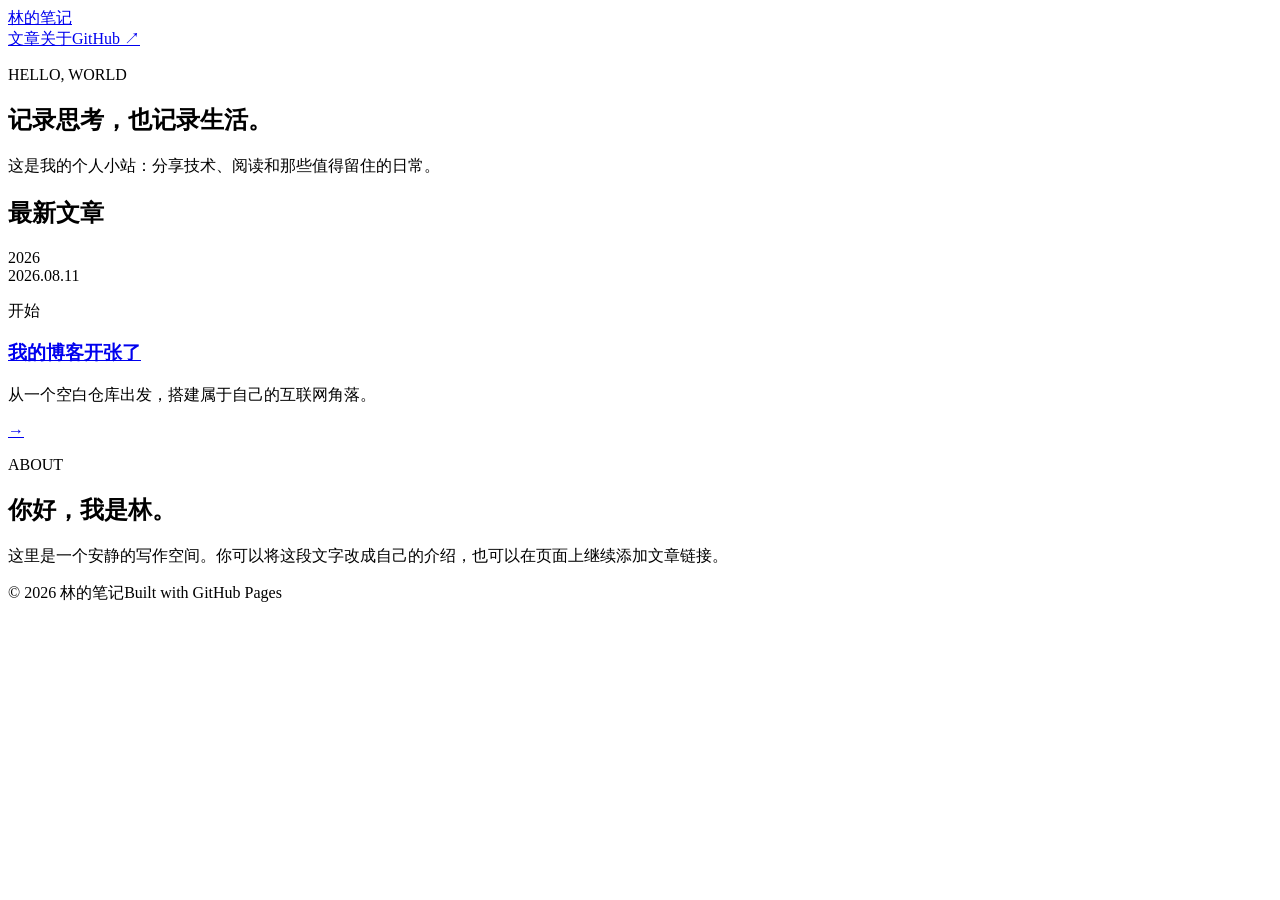
==== index.html @ 35003278 "Add files via upload" ====
<!doctype html>
<html lang="zh-CN">
  <head>
    <meta charset="utf-8" />
    <meta name="viewport" content="width=device-width, initial-scale=1" />
    <meta name="description" content="一个部署在 GitHub Pages 的个人博客。" />
    <title>林的笔记</title>
    <link rel="stylesheet" href="assets/style.css" />
  </head>
  <body>
    <header class="site-header">
      <a class="brand" href="index.html">林的笔记</a>
      <nav aria-label="主导航"><a href="#posts">文章</a><a href="#about">关于</a><a href="https://github.com/" target="_blank" rel="noreferrer">GitHub ↗</a></nav>
    </header>

    <main>
      <section class="hero">
        <p class="eyebrow">HELLO, WORLD</p>
        <h1>记录思考，也记录生活。</h1>
        <p>这是我的个人小站：分享技术、阅读和那些值得留住的日常。</p>
      </section>

      <section id="posts" class="posts" aria-labelledby="posts-title">
        <div class="section-title"><h2 id="posts-title">最新文章</h2><span>2026</span></div>
        <article class="post-card">
          <time datetime="2026-08-11">2026.08.11</time>
          <div><p class="tag">开始</p><h3><a href="posts/first-post.html">我的博客开张了</a></h3><p>从一个空白仓库出发，搭建属于自己的互联网角落。</p></div>
          <a class="arrow" href="posts/first-post.html" aria-label="阅读我的博客开张了">→</a>
        </article>
      </section>

      <section id="about" class="about"><p class="eyebrow">ABOUT</p><h2>你好，我是林。</h2><p>这里是一个安静的写作空间。你可以将这段文字改成自己的介绍，也可以在页面上继续添加文章链接。</p></section>
    </main>

    <footer><span>© 2026 林的笔记</span><span>Built with GitHub Pages</span></footer>
  </body>
</html>
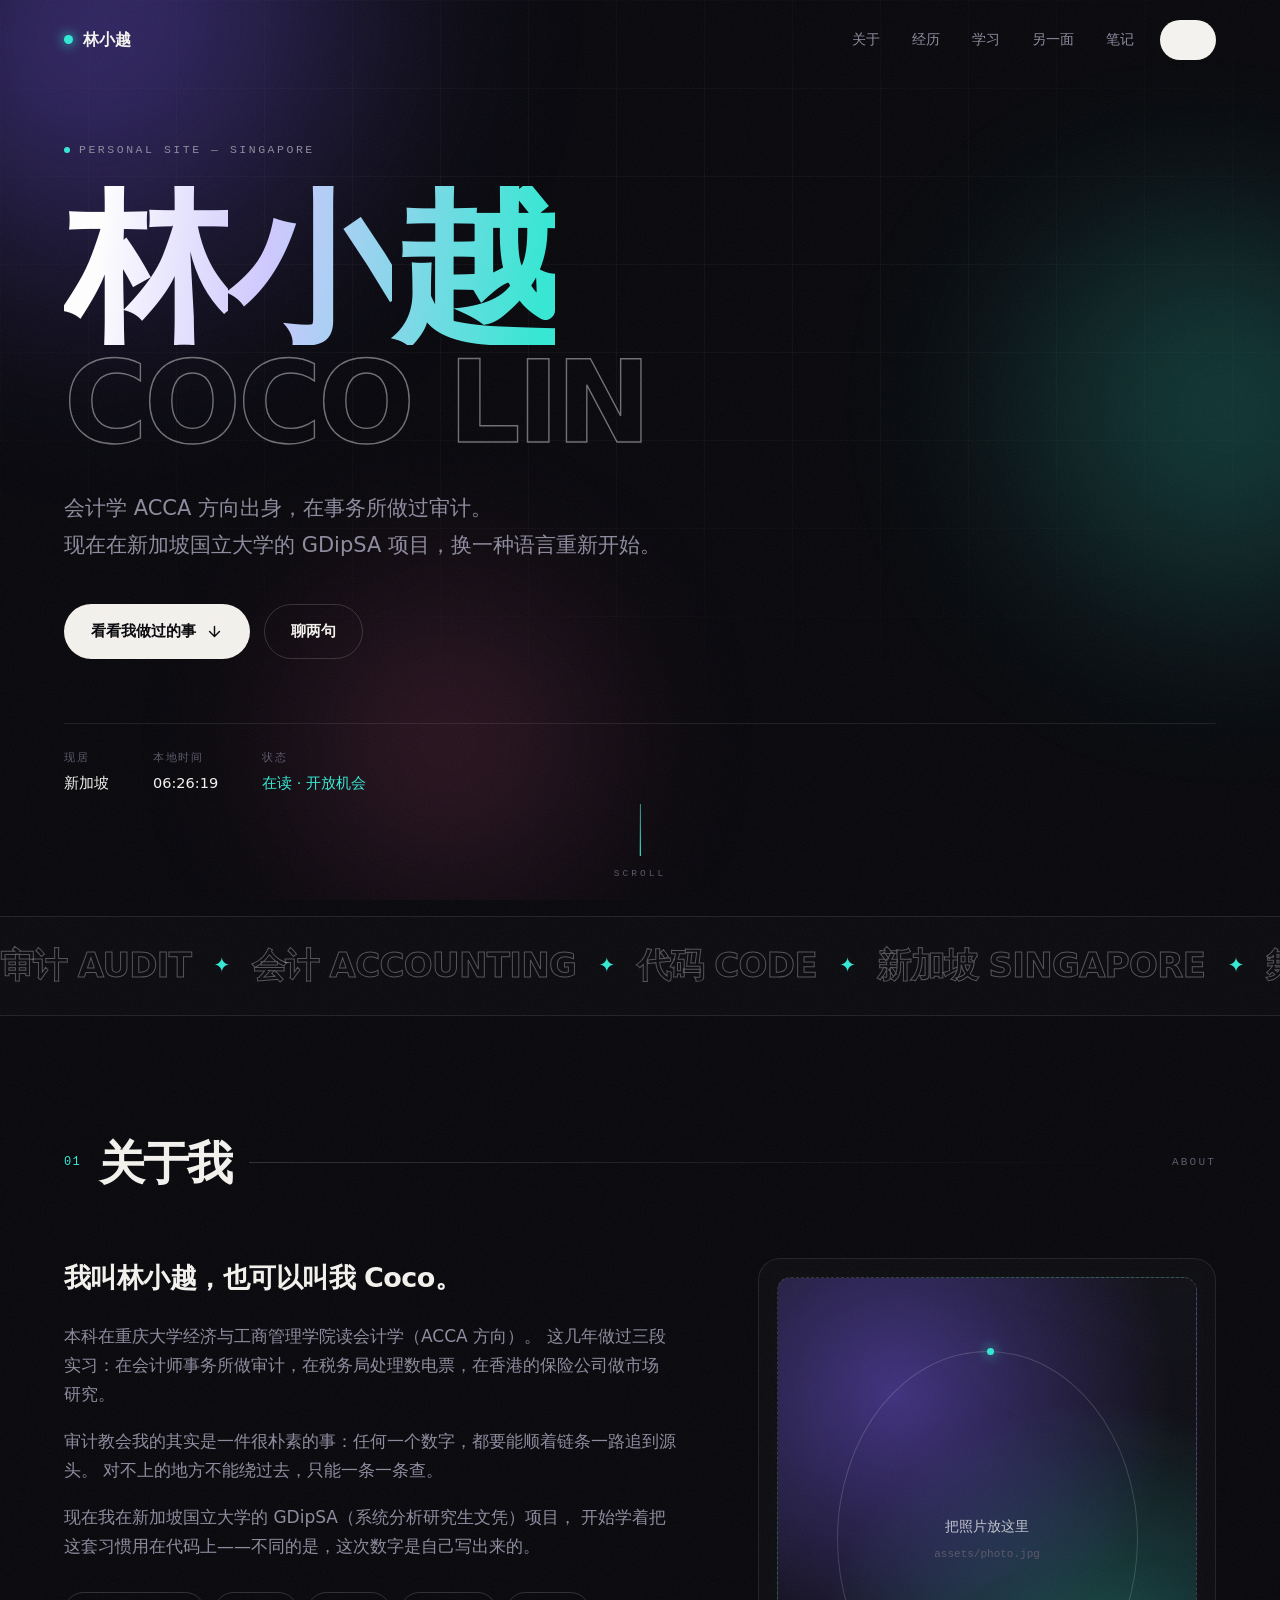
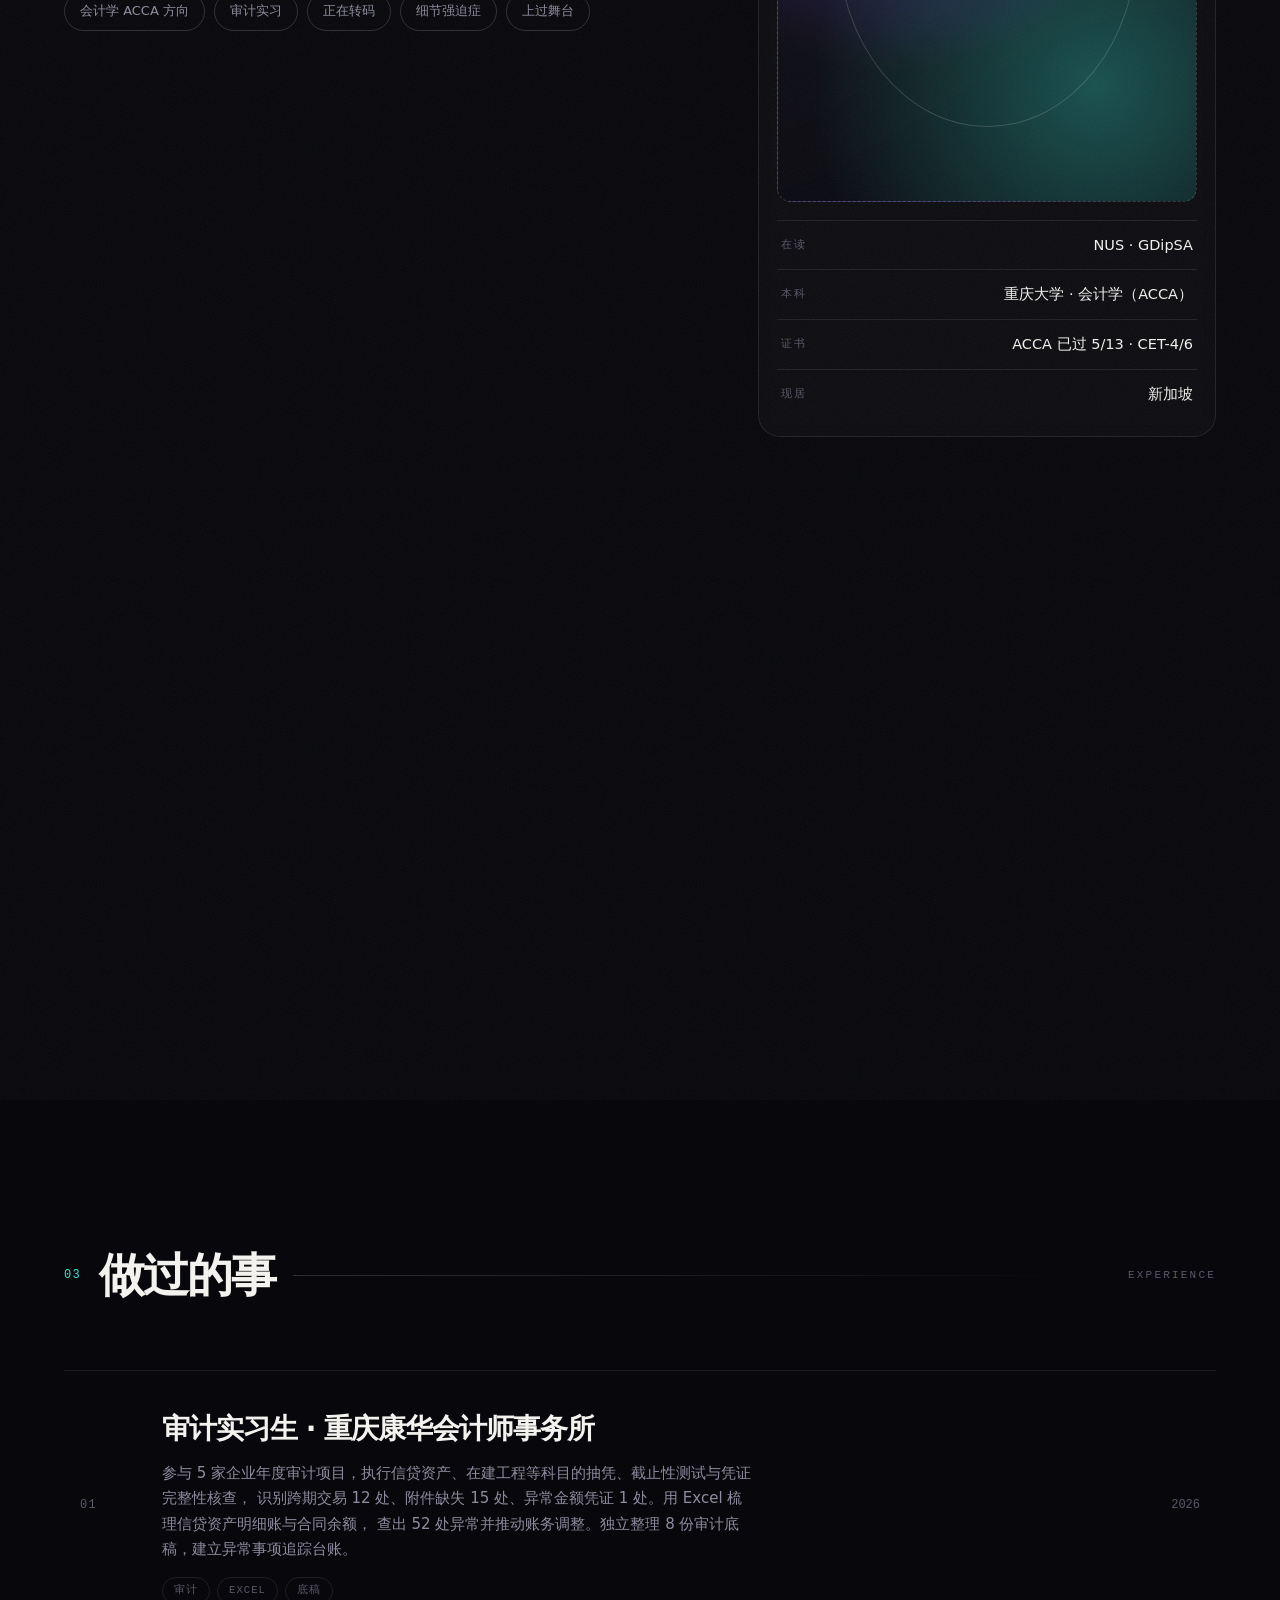
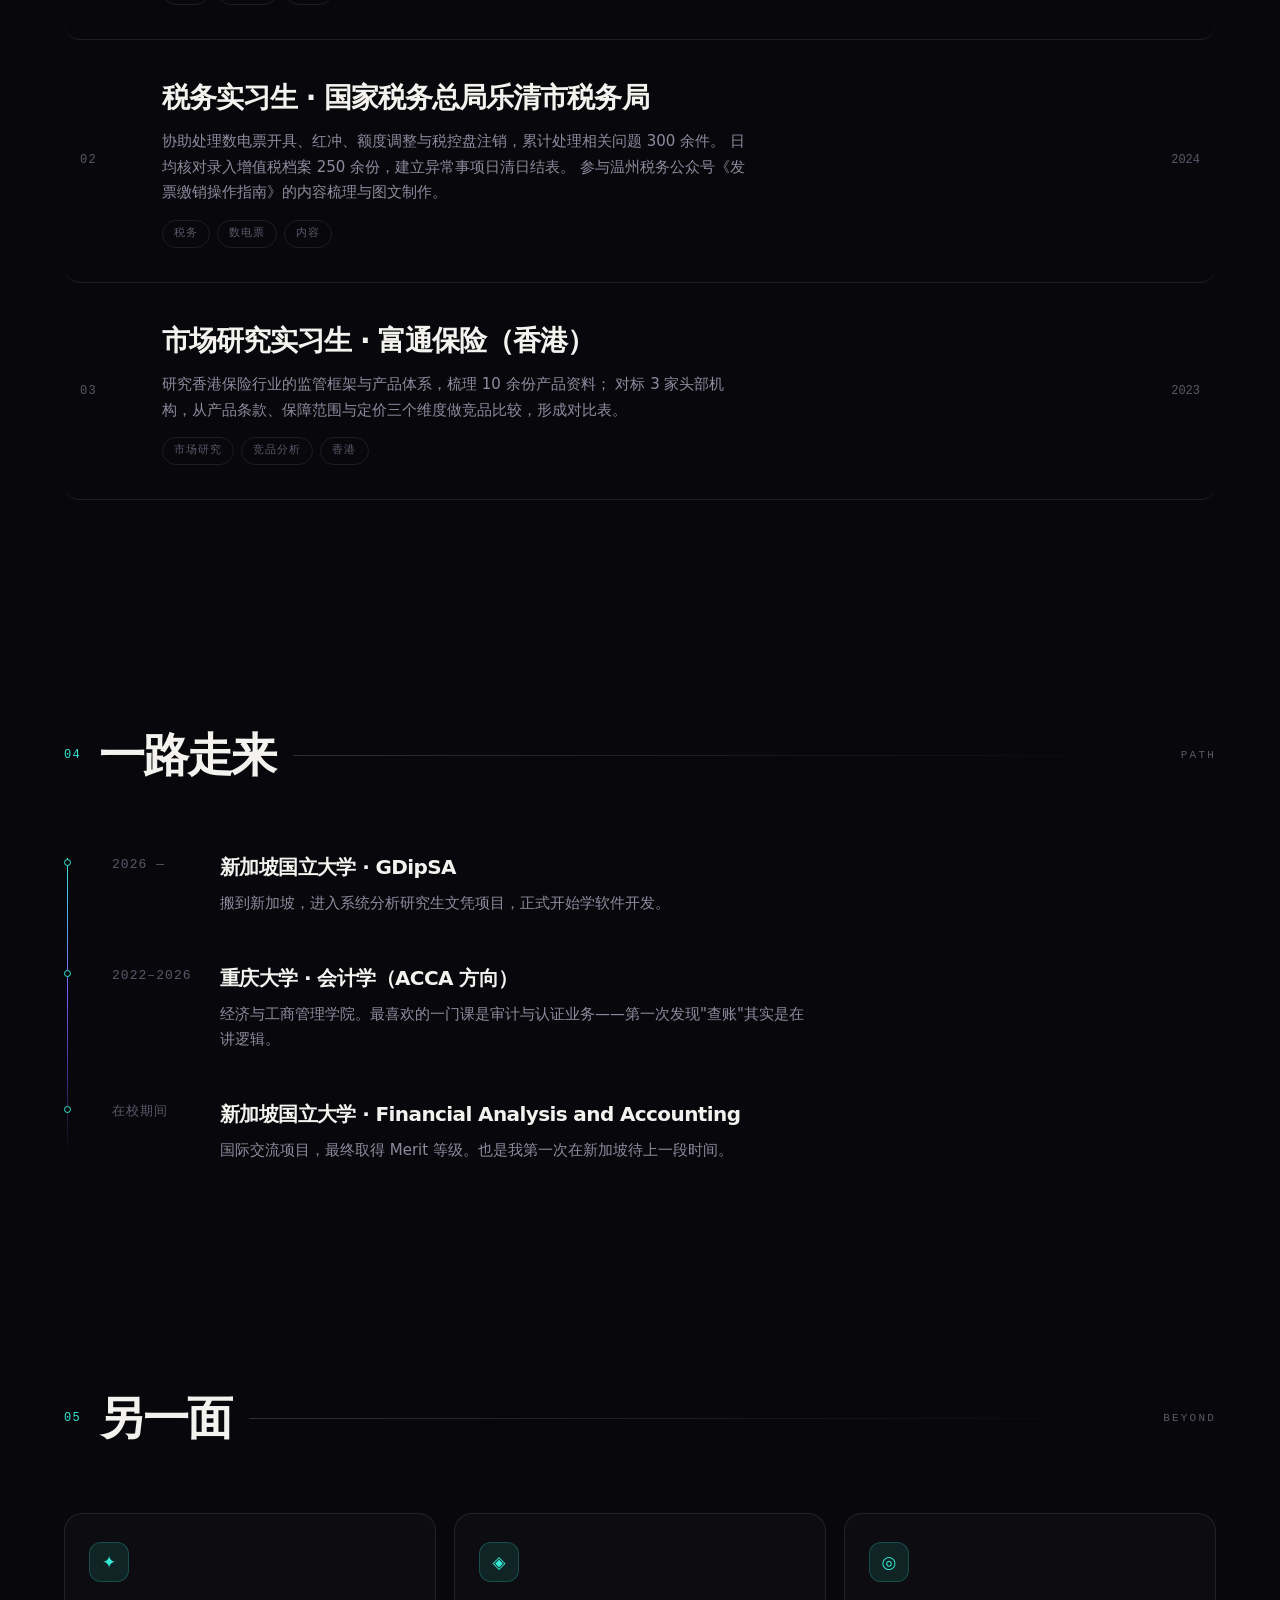
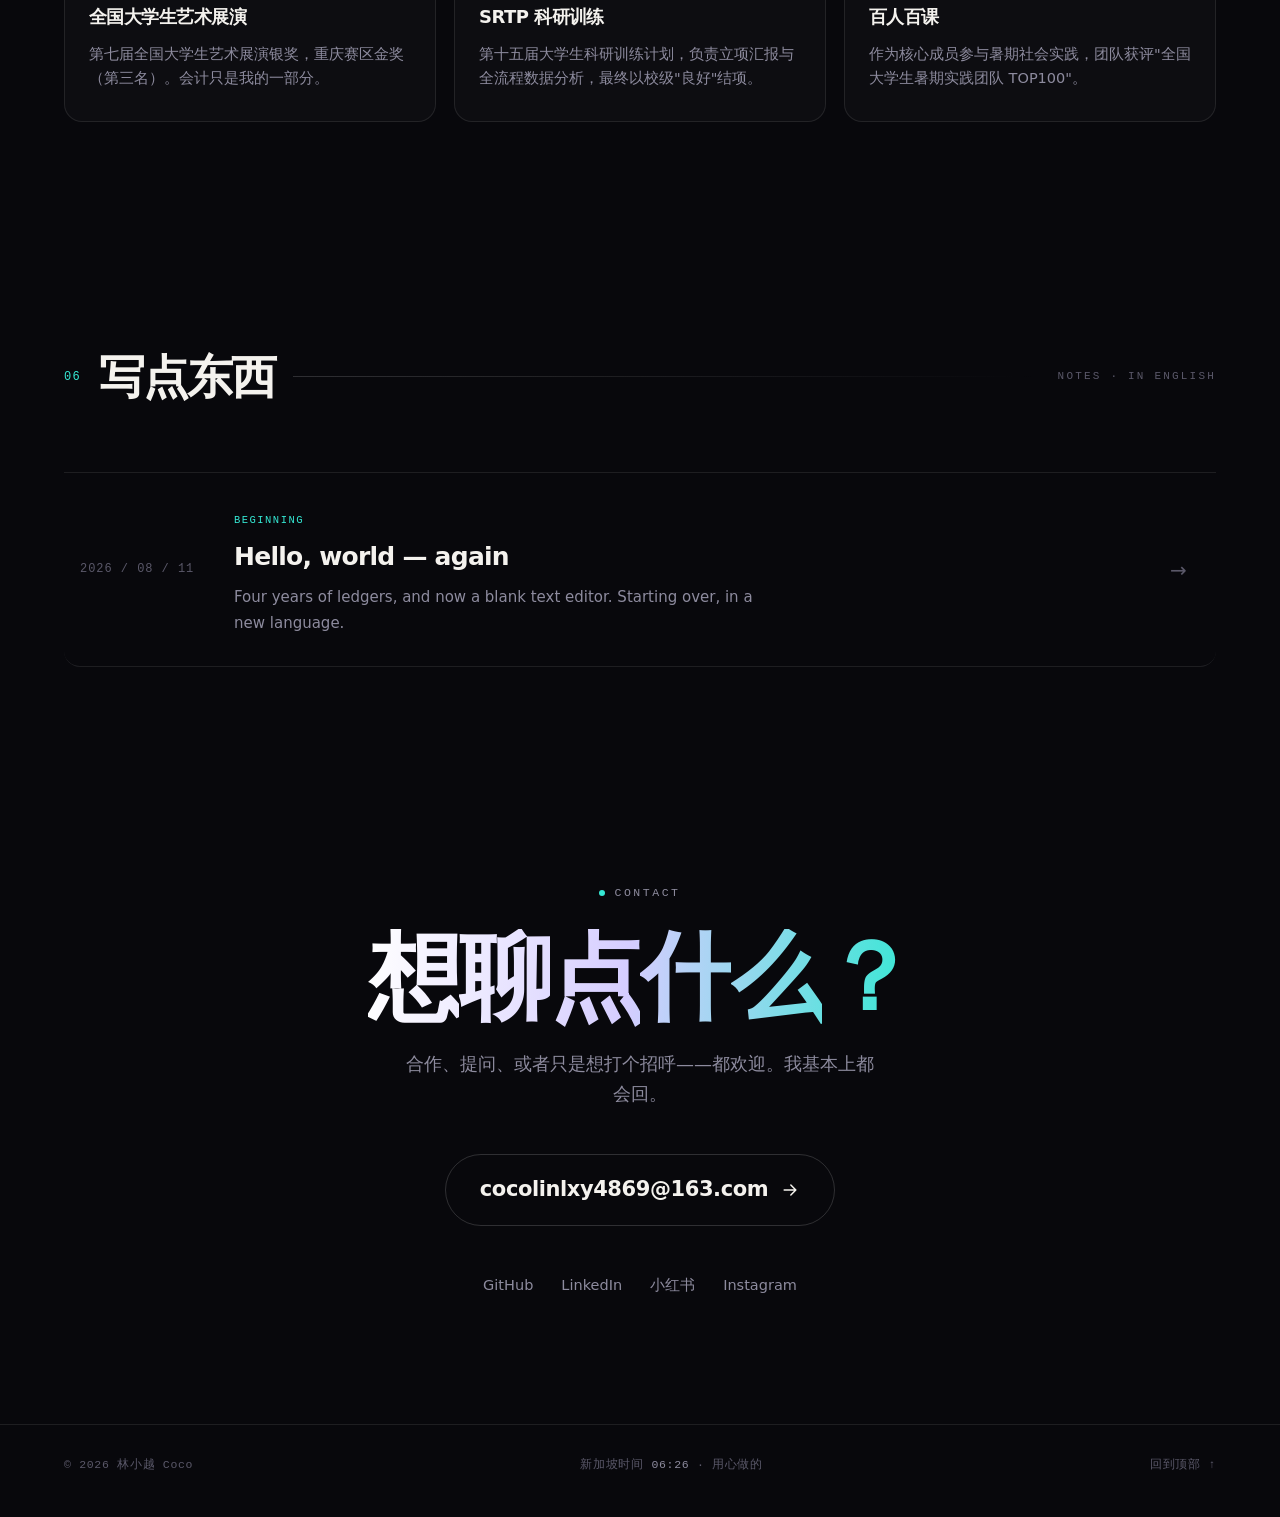
==== commit c654be44: "Redesign personal site: dark fluid art direction, real content Rebuild the site as a full personal h" ====
--- a/index.html
+++ b/index.html
@@ -2,36 +2,370 @@
 <html lang="zh-CN">
   <head>
     <meta charset="utf-8" />
-    <meta name="viewport" content="width=device-width, initial-scale=1" />
-    <meta name="description" content="一个部署在 GitHub Pages 的个人博客。" />
-    <title>林的笔记</title>
+    <meta name="viewport" content="width=device-width, initial-scale=1, viewport-fit=cover" />
+    <meta name="color-scheme" content="dark" />
+    <meta name="theme-color" content="#08080c" />
+
+    <title>林小越 Coco — 个人主页</title>
+    <meta name="description" content="林小越（Coco）的个人主页。重庆大学会计学 ACCA 方向，做过审计、税务与市场研究实习，现就读于新加坡国立大学 GDipSA 项目。" />
+
+    <meta property="og:type" content="website" />
+    <meta property="og:title" content="林小越 Coco — 个人主页" />
+    <meta property="og:description" content="会计出身，做过审计。现在在新加坡国立大学 GDipSA，换一种语言重新开始。" />
+
+    <link rel="icon" href="data:image/svg+xml,%3Csvg xmlns='http://www.w3.org/2000/svg' viewBox='0 0 32 32'%3E%3Crect width='32' height='32' rx='8' fill='%2308080c'/%3E%3Ccircle cx='16' cy='16' r='7' fill='none' stroke='%237b5cff' stroke-width='2.5'/%3E%3Ccircle cx='22' cy='11' r='3' fill='%2335e8d4'/%3E%3C/svg%3E" />
     <link rel="stylesheet" href="assets/style.css" />
+
+    <script>
+      // 提前打标记：有 JS 时才启用入场动画，避免无 JS 环境下文字永久隐藏
+      document.documentElement.classList.add("js");
+    </script>
   </head>
+
   <body>
-    <header class="site-header">
-      <a class="brand" href="index.html">林的笔记</a>
-      <nav aria-label="主导航"><a href="#posts">文章</a><a href="#about">关于</a><a href="https://github.com/" target="_blank" rel="noreferrer">GitHub ↗</a></nav>
+    <!-- 顶部滚动进度条 -->
+    <div class="progress" aria-hidden="true"><span></span></div>
+
+    <!-- 背景：流动光晕 + 噪点颗粒 + 鼠标光斑 -->
+    <div class="aurora" aria-hidden="true">
+      <span class="blob blob-1"></span>
+      <span class="blob blob-2"></span>
+      <span class="blob blob-3"></span>
+    </div>
+    <div class="grid-lines" aria-hidden="true"></div>
+    <div class="grain" aria-hidden="true"></div>
+    <div class="cursor-glow" aria-hidden="true"></div>
+
+    <a class="skip-link" href="#main">跳到主要内容</a>
+
+    <!-- ═══════════════ 导航 ═══════════════ -->
+    <header class="nav" id="nav">
+      <a class="nav-brand" href="#top">
+        <span class="nav-dot" aria-hidden="true"></span>
+        <span>林小越</span>
+      </a>
+      <nav class="nav-links" aria-label="主导航">
+        <a href="#about" data-nav="about">关于</a>
+        <a href="#work" data-nav="work">经历</a>
+        <a href="#path" data-nav="path">学习</a>
+        <a href="#beyond" data-nav="beyond">另一面</a>
+        <a href="#notes" data-nav="notes">笔记</a>
+        <a href="#contact" data-nav="contact" class="nav-cta">联系</a>
+      </nav>
+      <button class="nav-toggle" type="button" aria-label="打开菜单" aria-expanded="false" aria-controls="nav">
+        <span></span><span></span>
+      </button>
     </header>
 
-    <main>
-      <section class="hero">
-        <p class="eyebrow">HELLO, WORLD</p>
-        <h1>记录思考，也记录生活。</h1>
-        <p>这是我的个人小站：分享技术、阅读和那些值得留住的日常。</p>
-      </section>
-
-      <section id="posts" class="posts" aria-labelledby="posts-title">
-        <div class="section-title"><h2 id="posts-title">最新文章</h2><span>2026</span></div>
-        <article class="post-card">
-          <time datetime="2026-08-11">2026.08.11</time>
-          <div><p class="tag">开始</p><h3><a href="posts/first-post.html">我的博客开张了</a></h3><p>从一个空白仓库出发，搭建属于自己的互联网角落。</p></div>
-          <a class="arrow" href="posts/first-post.html" aria-label="阅读我的博客开张了">→</a>
-        </article>
-      </section>
-
-      <section id="about" class="about"><p class="eyebrow">ABOUT</p><h2>你好，我是林。</h2><p>这里是一个安静的写作空间。你可以将这段文字改成自己的介绍，也可以在页面上继续添加文章链接。</p></section>
+    <main id="main">
+      <!-- ═══════════════ 首屏 ═══════════════ -->
+      <section class="hero" id="top">
+        <div class="hero-inner">
+          <p class="eyebrow" data-reveal>
+            <span class="pulse" aria-hidden="true"></span>
+            PERSONAL SITE — SINGAPORE
+          </p>
+
+          <h1 class="hero-title">
+            <span class="line fill gradient-text" data-split>林小越</span>
+            <span class="line stroke" data-split>COCO LIN</span>
+          </h1>
+
+          <p class="hero-sub" data-reveal>
+            会计学 ACCA 方向出身，在事务所做过审计。<br />
+            现在在新加坡国立大学的 GDipSA 项目，换一种语言重新开始。
+          </p>
+
+          <div class="hero-actions" data-reveal>
+            <a class="btn btn-primary" href="#work">
+              <span>看看我做过的事</span>
+              <svg viewBox="0 0 24 24" aria-hidden="true"><path d="M12 5v14M5 12l7 7 7-7" /></svg>
+            </a>
+            <a class="btn btn-ghost" href="#contact">聊两句</a>
+          </div>
+
+          <ul class="hero-meta" data-reveal>
+            <li><span class="k">现居</span><span class="v">新加坡</span></li>
+            <li><span class="k">本地时间</span><span class="v" id="clock">--:--:--</span></li>
+            <li><span class="k">状态</span><span class="v accent">在读 · 开放机会</span></li>
+          </ul>
+        </div>
+
+        <div class="scroll-cue" aria-hidden="true">
+          <span class="scroll-cue-line"></span>
+          <span class="scroll-cue-text">SCROLL</span>
+        </div>
+      </section>
+
+      <!-- ═══════════════ 滚动文字带 ═══════════════ -->
+      <div class="marquee" aria-hidden="true">
+        <div class="marquee-track">
+          <!-- ✏️ 改这里：滚动带上的关键词（下面两份内容要保持一致，才能无缝循环） -->
+          <span class="marquee-group">审计 AUDIT <i>✦</i> 会计 ACCOUNTING <i>✦</i> 代码 CODE <i>✦</i> 新加坡 SINGAPORE <i>✦</i> 舞台 STAGE <i>✦</i> 好奇心 CURIOSITY <i>✦</i></span>
+          <span class="marquee-group">审计 AUDIT <i>✦</i> 会计 ACCOUNTING <i>✦</i> 代码 CODE <i>✦</i> 新加坡 SINGAPORE <i>✦</i> 舞台 STAGE <i>✦</i> 好奇心 CURIOSITY <i>✦</i></span>
+        </div>
+      </div>
+
+      <!-- ═══════════════ 关于 ═══════════════ -->
+      <section class="section" id="about">
+        <div class="section-head" data-reveal>
+          <span class="section-num">01</span>
+          <h2 class="section-title">关于我</h2>
+          <span class="section-line"></span>
+          <span class="section-en">ABOUT</span>
+        </div>
+
+        <div class="about-grid">
+          <div class="about-text" data-reveal>
+            <p class="lead">我叫林小越，也可以叫我 Coco。</p>
+
+            <p>
+              本科在重庆大学经济与工商管理学院读会计学（ACCA 方向）。
+              这几年做过三段实习：在会计师事务所做审计，在税务局处理数电票，在香港的保险公司做市场研究。
+            </p>
+            <p>
+              审计教会我的其实是一件很朴素的事：任何一个数字，都要能顺着链条一路追到源头。
+              对不上的地方不能绕过去，只能一条一条查。
+            </p>
+            <p>
+              现在我在新加坡国立大学的 GDipSA（系统分析研究生文凭）项目，
+              开始学着把这套习惯用在代码上——不同的是，这次数字是自己写出来的。
+            </p>
+
+            <ul class="tag-list">
+              <li>会计学 ACCA 方向</li>
+              <li>审计实习</li>
+              <li>正在转码</li>
+              <li>细节强迫症</li>
+              <li>上过舞台</li>
+            </ul>
+          </div>
+
+          <div class="about-card" data-reveal data-spotlight>
+            <!-- ✏️ 改这里：把 <div class="portrait-ph"> 整块换成你的照片：
+                 <img class="portrait" src="assets/photo.jpg" alt="林小越的照片" /> -->
+            <div class="portrait-ph">
+              <span class="portrait-ring" aria-hidden="true"></span>
+              <span class="portrait-hint">把照片放这里</span>
+              <span class="portrait-path">assets/photo.jpg</span>
+            </div>
+            <dl class="about-facts">
+              <div><dt>在读</dt><dd>NUS · GDipSA</dd></div>
+              <div><dt>本科</dt><dd>重庆大学 · 会计学（ACCA）</dd></div>
+              <div><dt>证书</dt><dd>ACCA 已过 5/13 · CET-4/6</dd></div>
+              <div><dt>现居</dt><dd>新加坡</dd></div>
+            </dl>
+          </div>
+        </div>
+      </section>
+
+      <!-- ═══════════════ 近况 ═══════════════ -->
+      <section class="section" id="now">
+        <div class="section-head" data-reveal>
+          <span class="section-num">02</span>
+          <h2 class="section-title">最近在做</h2>
+          <span class="section-line"></span>
+          <span class="section-en">NOW</span>
+        </div>
+
+        <!-- ✏️ 改这里：四张「近况」卡片，随时换成当下真实的状态 -->
+        <div class="now-grid">
+          <article class="now-card" data-reveal data-spotlight>
+            <span class="now-icon" aria-hidden="true">◐</span>
+            <h3>在学</h3>
+            <p>GDipSA 的课程。第一次系统地学写代码，从看懂报错开始。</p>
+          </article>
+          <article class="now-card" data-reveal data-spotlight>
+            <span class="now-icon" aria-hidden="true">❏</span>
+            <h3>在考</h3>
+            <p>ACCA 已经过了 5 门，剩下的边转行边慢慢啃完。</p>
+          </article>
+          <article class="now-card" data-reveal data-spotlight>
+            <span class="now-icon" aria-hidden="true">✳</span>
+            <h3>在做</h3>
+            <p>这个网站。从一个空仓库开始，边查边写，也算第一个前端作品。</p>
+          </article>
+          <article class="now-card" data-reveal data-spotlight>
+            <span class="now-icon" aria-hidden="true">◇</span>
+            <h3>在适应</h3>
+            <p>新加坡的湿度、食阁和地铁报站。目前进度：还行。</p>
+          </article>
+        </div>
+      </section>
+
+      <!-- ═══════════════ 经历 ═══════════════ -->
+      <section class="section" id="work">
+        <div class="section-head" data-reveal>
+          <span class="section-num">03</span>
+          <h2 class="section-title">做过的事</h2>
+          <span class="section-line"></span>
+          <span class="section-en">EXPERIENCE</span>
+        </div>
+
+        <div class="work-list">
+          <div class="work-item" data-reveal data-spotlight>
+            <span class="work-num">01</span>
+            <div class="work-body">
+              <h3>审计实习生 · 重庆康华会计师事务所</h3>
+              <p>
+                参与 5 家企业年度审计项目，执行信贷资产、在建工程等科目的抽凭、截止性测试与凭证完整性核查，
+                识别跨期交易 12 处、附件缺失 15 处、异常金额凭证 1 处。用 Excel 梳理信贷资产明细账与合同余额，
+                查出 52 处异常并推动账务调整。独立整理 8 份审计底稿，建立异常事项追踪台账。
+              </p>
+              <ul class="work-tags"><li>审计</li><li>Excel</li><li>底稿</li></ul>
+            </div>
+            <span class="work-year">2026</span>
+          </div>
+
+          <div class="work-item" data-reveal data-spotlight>
+            <span class="work-num">02</span>
+            <div class="work-body">
+              <h3>税务实习生 · 国家税务总局乐清市税务局</h3>
+              <p>
+                协助处理数电票开具、红冲、额度调整与税控盘注销，累计处理相关问题 300 余件。
+                日均核对录入增值税档案 250 余份，建立异常事项日清日结表。
+                参与温州税务公众号《发票缴销操作指南》的内容梳理与图文制作。
+              </p>
+              <ul class="work-tags"><li>税务</li><li>数电票</li><li>内容</li></ul>
+            </div>
+            <span class="work-year">2024</span>
+          </div>
+
+          <div class="work-item" data-reveal data-spotlight>
+            <span class="work-num">03</span>
+            <div class="work-body">
+              <h3>市场研究实习生 · 富通保险（香港）</h3>
+              <p>
+                研究香港保险行业的监管框架与产品体系，梳理 10 余份产品资料；
+                对标 3 家头部机构，从产品条款、保障范围与定价三个维度做竞品比较，形成对比表。
+              </p>
+              <ul class="work-tags"><li>市场研究</li><li>竞品分析</li><li>香港</li></ul>
+            </div>
+            <span class="work-year">2023</span>
+          </div>
+        </div>
+      </section>
+
+      <!-- ═══════════════ 学习轨迹 ═══════════════ -->
+      <section class="section" id="path">
+        <div class="section-head" data-reveal>
+          <span class="section-num">04</span>
+          <h2 class="section-title">一路走来</h2>
+          <span class="section-line"></span>
+          <span class="section-en">PATH</span>
+        </div>
+
+        <ol class="timeline">
+          <li class="tl-item" data-reveal>
+            <span class="tl-dot" aria-hidden="true"></span>
+            <span class="tl-year">2026 —</span>
+            <div class="tl-body">
+              <h3>新加坡国立大学 · GDipSA</h3>
+              <p>搬到新加坡，进入系统分析研究生文凭项目，正式开始学软件开发。</p>
+            </div>
+          </li>
+          <li class="tl-item" data-reveal>
+            <span class="tl-dot" aria-hidden="true"></span>
+            <span class="tl-year">2022–2026</span>
+            <div class="tl-body">
+              <h3>重庆大学 · 会计学（ACCA 方向）</h3>
+              <p>经济与工商管理学院。最喜欢的一门课是审计与认证业务——第一次发现"查账"其实是在讲逻辑。</p>
+            </div>
+          </li>
+          <li class="tl-item" data-reveal>
+            <span class="tl-dot" aria-hidden="true"></span>
+            <span class="tl-year">在校期间</span>
+            <div class="tl-body">
+              <h3>新加坡国立大学 · Financial Analysis and Accounting</h3>
+              <p>国际交流项目，最终取得 Merit 等级。也是我第一次在新加坡待上一段时间。</p>
+            </div>
+          </li>
+        </ol>
+      </section>
+
+      <!-- ═══════════════ 另一面 ═══════════════ -->
+      <section class="section" id="beyond">
+        <div class="section-head" data-reveal>
+          <span class="section-num">05</span>
+          <h2 class="section-title">另一面</h2>
+          <span class="section-line"></span>
+          <span class="section-en">BEYOND</span>
+        </div>
+
+        <div class="now-grid">
+          <article class="now-card" data-reveal data-spotlight>
+            <span class="now-icon" aria-hidden="true">✦</span>
+            <h3>全国大学生艺术展演</h3>
+            <p>第七届全国大学生艺术展演银奖，重庆赛区金奖（第三名）。会计只是我的一部分。</p>
+          </article>
+          <article class="now-card" data-reveal data-spotlight>
+            <span class="now-icon" aria-hidden="true">◈</span>
+            <h3>SRTP 科研训练</h3>
+            <p>第十五届大学生科研训练计划，负责立项汇报与全流程数据分析，最终以校级"良好"结项。</p>
+          </article>
+          <article class="now-card" data-reveal data-spotlight>
+            <span class="now-icon" aria-hidden="true">◎</span>
+            <h3>百人百课</h3>
+            <p>作为核心成员参与暑期社会实践，团队获评"全国大学生暑期实践团队 TOP100"。</p>
+          </article>
+        </div>
+      </section>
+
+      <!-- ═══════════════ 笔记 ═══════════════ -->
+      <section class="section" id="notes">
+        <div class="section-head" data-reveal>
+          <span class="section-num">06</span>
+          <h2 class="section-title">写点东西</h2>
+          <span class="section-line"></span>
+          <span class="section-en">NOTES · IN ENGLISH</span>
+        </div>
+
+        <!-- ✏️ 改这里：文章列表。新增文章时，复制 posts/first-post.html 改内容，再在这里加一条 -->
+        <div class="note-list">
+          <a class="note-item" href="posts/first-post.html" data-reveal>
+            <time datetime="2026-08-11">2026 / 08 / 11</time>
+            <div class="note-body">
+              <span class="note-tag">Beginning</span>
+              <h3>Hello, world — again</h3>
+              <p>Four years of ledgers, and now a blank text editor. Starting over, in a new language.</p>
+            </div>
+            <span class="note-arrow" aria-hidden="true">→</span>
+          </a>
+        </div>
+      </section>
+
+      <!-- ═══════════════ 联系 ═══════════════ -->
+      <section class="section contact" id="contact">
+        <div class="contact-inner" data-reveal>
+          <p class="eyebrow"><span class="pulse" aria-hidden="true"></span>CONTACT</p>
+          <h2 class="contact-title gradient-text" data-split>想聊点什么？</h2>
+          <p class="contact-sub">
+            合作、提问、或者只是想打个招呼——都欢迎。我基本上都会回。
+          </p>
+
+          <!-- ✏️ 如果不想公开邮箱，把下面整个 <a class="mail"> 删掉即可 -->
+          <a class="mail" href="mailto:cocolinlxy4869@163.com">
+            <span>cocolinlxy4869@163.com</span>
+            <svg viewBox="0 0 24 24" aria-hidden="true"><path d="M5 12h14M13 6l6 6-6 6" /></svg>
+          </a>
+
+          <!-- ✏️ 改这里：把 # 换成你的主页链接，不需要的整行删掉 -->
+          <ul class="social">
+            <li><a href="#" target="_blank" rel="noreferrer noopener">GitHub</a></li>
+            <li><a href="#" target="_blank" rel="noreferrer noopener">LinkedIn</a></li>
+            <li><a href="#" target="_blank" rel="noreferrer noopener">小红书</a></li>
+            <li><a href="#" target="_blank" rel="noreferrer noopener">Instagram</a></li>
+          </ul>
+        </div>
+      </section>
     </main>
 
-    <footer><span>© 2026 林的笔记</span><span>Built with GitHub Pages</span></footer>
+    <footer class="footer">
+      <span>© 2026 林小越 Coco</span>
+      <span class="footer-mid">新加坡时间 <b id="clock-2">--:--</b> · 用心做的</span>
+      <a href="#top" class="to-top">回到顶部 ↑</a>
+    </footer>
+
+    <script src="assets/main.js"></script>
   </body>
 </html>
--- a/assets/style.css
+++ b/assets/style.css
@@ -0,0 +1,1532 @@
+/* ══════════════════════════════════════════════════════════════
+   林小越 Coco · 个人主页
+   暗色流体 / 艺术前卫
+   纯静态，无依赖，无需构建。改内容请直接编辑 index.html
+   ══════════════════════════════════════════════════════════════ */
+
+/* ─────────── 设计变量：改颜色只改这里 ─────────── */
+:root {
+  /* 底色 */
+  --bg: #08080c;
+  --bg-soft: #0e0e15;
+  --ink: #f4f2ee;
+  --muted: #8d8b9e;
+  --faint: #5a5869;
+  --line: rgba(255, 255, 255, 0.09);
+  --line-strong: rgba(255, 255, 255, 0.16);
+
+  /* ✏️ 改这里：三个主色，整站的光晕和强调色都由它们决定 */
+  --violet: #7b5cff;
+  --cyan: #35e8d4;
+  --pink: #ff5c9d;
+  --accent: var(--cyan);
+
+  /* 字体：全部用系统字体，国内访问零延迟、不依赖 Google Fonts */
+  --sans: "Helvetica Neue", Inter, system-ui, -apple-system, "Segoe UI", Roboto,
+    "PingFang SC", "Hiragino Sans GB", "Noto Sans SC", "Microsoft YaHei", sans-serif;
+  --mono: ui-monospace, SFMono-Regular, "SF Mono", Menlo, Consolas, "Liberation Mono", monospace;
+
+  /* 尺度 */
+  --wrap: 1180px;
+  --pad: clamp(20px, 5vw, 64px);
+  --ease: cubic-bezier(0.22, 1, 0.36, 1);
+}
+
+/* ─────────── 基础 ─────────── */
+*,
+*::before,
+*::after {
+  box-sizing: border-box;
+}
+
+html {
+  scroll-behavior: smooth;
+  -webkit-text-size-adjust: 100%;
+}
+
+body {
+  margin: 0;
+  background: var(--bg);
+  color: var(--ink);
+  font-family: var(--sans);
+  font-size: 17px;
+  line-height: 1.7;
+  font-weight: 400;
+  overflow-x: hidden;
+  -webkit-font-smoothing: antialiased;
+  -moz-osx-font-smoothing: grayscale;
+}
+
+img {
+  max-width: 100%;
+  display: block;
+}
+
+a {
+  color: inherit;
+  text-decoration: none;
+}
+
+h1,
+h2,
+h3 {
+  font-weight: 700;
+  letter-spacing: -0.03em;
+  margin: 0;
+  text-wrap: balance;
+}
+
+p {
+  margin: 0;
+  text-wrap: pretty;
+}
+
+ul,
+ol,
+dl,
+dd {
+  margin: 0;
+  padding: 0;
+  list-style: none;
+}
+
+::selection {
+  background: var(--violet);
+  color: #fff;
+}
+
+:focus-visible {
+  outline: 2px solid var(--cyan);
+  outline-offset: 4px;
+  border-radius: 4px;
+}
+
+.skip-link {
+  position: fixed;
+  top: -100px;
+  left: 16px;
+  z-index: 200;
+  background: var(--ink);
+  color: var(--bg);
+  padding: 10px 18px;
+  border-radius: 999px;
+  font-size: 14px;
+  font-weight: 600;
+  transition: top 0.25s var(--ease);
+}
+.skip-link:focus {
+  top: 16px;
+}
+
+/* ─────────── 背景层：流动光晕 ─────────── */
+.aurora {
+  position: fixed;
+  inset: 0;
+  z-index: -2;
+  overflow: hidden;
+  pointer-events: none;
+}
+
+.blob {
+  position: absolute;
+  border-radius: 50%;
+  filter: blur(90px);
+  opacity: 0.5;
+  will-change: transform;
+}
+
+.blob-1 {
+  width: 46vw;
+  height: 46vw;
+  min-width: 380px;
+  min-height: 380px;
+  top: -14vw;
+  left: -8vw;
+  background: radial-gradient(circle at 30% 30%, var(--violet), transparent 68%);
+  animation: drift-1 22s ease-in-out infinite alternate;
+}
+
+.blob-2 {
+  width: 40vw;
+  height: 40vw;
+  min-width: 320px;
+  min-height: 320px;
+  top: 22vh;
+  right: -12vw;
+  background: radial-gradient(circle at 60% 40%, var(--cyan), transparent 66%);
+  opacity: 0.32;
+  animation: drift-2 27s ease-in-out infinite alternate;
+}
+
+.blob-3 {
+  width: 34vw;
+  height: 34vw;
+  min-width: 280px;
+  min-height: 280px;
+  top: 58vh;
+  left: 18vw;
+  background: radial-gradient(circle at 50% 50%, var(--pink), transparent 66%);
+  opacity: 0.26;
+  animation: drift-3 31s ease-in-out infinite alternate;
+}
+
+@keyframes drift-1 {
+  from { transform: translate3d(0, 0, 0) scale(1); }
+  to   { transform: translate3d(12vw, 16vh, 0) scale(1.22); }
+}
+@keyframes drift-2 {
+  from { transform: translate3d(0, 0, 0) scale(1.08); }
+  to   { transform: translate3d(-14vw, 12vh, 0) scale(0.88); }
+}
+@keyframes drift-3 {
+  from { transform: translate3d(0, 0, 0) scale(0.92); }
+  to   { transform: translate3d(16vw, -14vh, 0) scale(1.18); }
+}
+
+/* 背景细网格：给「前卫/技术感」打底 */
+.grid-lines {
+  position: fixed;
+  inset: 0;
+  z-index: -2;
+  pointer-events: none;
+  background-image:
+    linear-gradient(to right, rgba(255, 255, 255, 0.035) 1px, transparent 1px),
+    linear-gradient(to bottom, rgba(255, 255, 255, 0.035) 1px, transparent 1px);
+  background-size: 88px 88px;
+  mask-image: radial-gradient(ellipse 90% 70% at 50% 30%, #000 20%, transparent 78%);
+  -webkit-mask-image: radial-gradient(ellipse 90% 70% at 50% 30%, #000 20%, transparent 78%);
+}
+
+/* 噪点颗粒：整站的「胶片质感」来源 */
+.grain {
+  position: fixed;
+  inset: -200%;
+  z-index: 60;
+  pointer-events: none;
+  opacity: 0.055;
+  background-image: url("data:image/svg+xml,%3Csvg xmlns='http://www.w3.org/2000/svg' width='300' height='300'%3E%3Cfilter id='n'%3E%3CfeTurbulence type='fractalNoise' baseFrequency='0.85' numOctaves='4' stitchTiles='stitch'/%3E%3C/filter%3E%3Crect width='100%25' height='100%25' filter='url(%23n)'/%3E%3C/svg%3E");
+  animation: grain-shift 0.6s steps(2) infinite;
+}
+
+@keyframes grain-shift {
+  0%   { transform: translate(0, 0); }
+  50%  { transform: translate(-3%, 2%); }
+  100% { transform: translate(2%, -3%); }
+}
+
+/* 鼠标跟随光斑 */
+.cursor-glow {
+  position: fixed;
+  top: 0;
+  left: 0;
+  width: 460px;
+  height: 460px;
+  margin: -230px 0 0 -230px;
+  border-radius: 50%;
+  z-index: -1;
+  pointer-events: none;
+  opacity: 0;
+  background: radial-gradient(circle, rgba(123, 92, 255, 0.3), rgba(53, 232, 212, 0.1) 42%, transparent 68%);
+  transition: opacity 0.5s ease;
+  will-change: transform;
+}
+.cursor-glow.on {
+  opacity: 1;
+}
+
+/* 顶部滚动进度条 */
+.progress {
+  position: fixed;
+  top: 0;
+  left: 0;
+  right: 0;
+  height: 2px;
+  z-index: 80;
+  pointer-events: none;
+}
+.progress span {
+  display: block;
+  height: 100%;
+  width: 0%;
+  background: linear-gradient(90deg, var(--violet), var(--cyan), var(--pink));
+  box-shadow: 0 0 14px rgba(123, 92, 255, 0.7);
+}
+
+/* ─────────── 导航 ─────────── */
+.nav {
+  position: fixed;
+  top: 0;
+  left: 0;
+  right: 0;
+  z-index: 70;
+  display: flex;
+  align-items: center;
+  justify-content: space-between;
+  gap: 24px;
+  padding: 20px var(--pad);
+  transition: padding 0.4s var(--ease), background 0.4s ease, border-color 0.4s ease;
+  border-bottom: 1px solid transparent;
+}
+
+.nav.stuck {
+  padding-top: 13px;
+  padding-bottom: 13px;
+  background: rgba(8, 8, 12, 0.72);
+  backdrop-filter: blur(16px) saturate(150%);
+  -webkit-backdrop-filter: blur(16px) saturate(150%);
+  border-bottom-color: var(--line);
+}
+
+.nav-brand {
+  display: inline-flex;
+  align-items: center;
+  gap: 10px;
+  font-weight: 700;
+  font-size: 16px;
+  letter-spacing: -0.01em;
+}
+
+.nav-dot {
+  width: 9px;
+  height: 9px;
+  border-radius: 50%;
+  background: var(--cyan);
+  box-shadow: 0 0 12px var(--cyan);
+  animation: breathe 2.6s ease-in-out infinite;
+}
+
+@keyframes breathe {
+  0%, 100% { opacity: 1; transform: scale(1); }
+  50%      { opacity: 0.45; transform: scale(0.78); }
+}
+
+.nav-links {
+  display: flex;
+  align-items: center;
+  gap: 4px;
+}
+
+.nav-links a {
+  position: relative;
+  padding: 8px 14px;
+  font-size: 14px;
+  color: var(--muted);
+  border-radius: 999px;
+  transition: color 0.25s ease, background 0.25s ease;
+}
+
+.nav-links a::after {
+  content: "";
+  position: absolute;
+  left: 14px;
+  right: 14px;
+  bottom: 3px;
+  height: 1px;
+  background: var(--cyan);
+  transform: scaleX(0);
+  transform-origin: left;
+  transition: transform 0.35s var(--ease);
+}
+
+.nav-links a:hover {
+  color: var(--ink);
+}
+.nav-links a:hover::after,
+.nav-links a.active::after {
+  transform: scaleX(1);
+}
+.nav-links a.active {
+  color: var(--ink);
+}
+
+.nav-links .nav-cta {
+  margin-left: 8px;
+  color: var(--bg);
+  background: var(--ink);
+  font-weight: 600;
+}
+.nav-links .nav-cta::after {
+  display: none;
+}
+.nav-links .nav-cta:hover {
+  color: var(--bg);
+  background: var(--cyan);
+}
+
+.nav-toggle {
+  display: none;
+  width: 42px;
+  height: 42px;
+  border: 1px solid var(--line-strong);
+  border-radius: 12px;
+  background: rgba(255, 255, 255, 0.04);
+  cursor: pointer;
+  padding: 0;
+  place-items: center;
+  gap: 5px;
+}
+.nav-toggle span {
+  display: block;
+  width: 17px;
+  height: 1.5px;
+  background: var(--ink);
+  transition: transform 0.3s var(--ease), opacity 0.2s ease;
+}
+.nav-toggle[aria-expanded="true"] span:first-child {
+  transform: translateY(3.25px) rotate(45deg);
+}
+.nav-toggle[aria-expanded="true"] span:last-child {
+  transform: translateY(-3.25px) rotate(-45deg);
+}
+
+/* ─────────── 首屏 ─────────── */
+.hero {
+  position: relative;
+  min-height: 100svh;
+  display: flex;
+  align-items: center;
+  padding: 140px var(--pad) 120px;
+}
+
+.hero-inner {
+  width: 100%;
+  max-width: var(--wrap);
+  margin: 0 auto;
+}
+
+/* 用 flex 而不是 inline-flex：否则在文章页会和前面的「返回」链接挤在同一行 */
+.eyebrow {
+  display: flex;
+  align-items: center;
+  width: fit-content;
+  gap: 9px;
+  font-family: var(--mono);
+  font-size: 11.5px;
+  letter-spacing: 0.22em;
+  color: var(--muted);
+  margin-bottom: 26px;
+  text-transform: uppercase;
+}
+
+.pulse {
+  width: 6px;
+  height: 6px;
+  border-radius: 50%;
+  background: var(--cyan);
+  box-shadow: 0 0 0 0 rgba(53, 232, 212, 0.6);
+  animation: ping 2.2s ease-out infinite;
+}
+
+@keyframes ping {
+  0%   { box-shadow: 0 0 0 0 rgba(53, 232, 212, 0.55); }
+  70%  { box-shadow: 0 0 0 11px rgba(53, 232, 212, 0); }
+  100% { box-shadow: 0 0 0 0 rgba(53, 232, 212, 0); }
+}
+
+.hero-title {
+  font-size: clamp(60px, 13.5vw, 190px);
+  line-height: 0.92;
+  letter-spacing: -0.055em;
+  font-weight: 800;
+  margin: 0 0 34px;
+}
+
+.hero-title .line {
+  display: block;
+}
+
+/* 渐变文字。
+   注意：被 transform 的子元素接不住父元素的 background-clip:text（Chrome/Safari 都会失效），
+   所以一旦 JS 把文字拆成单字，就改由每个字自己承接渐变——
+   main.js 会逐字测量位置，把同一条渐变精确切分给每个字，视觉上完全连续。 */
+.gradient-text {
+  --grad: linear-gradient(96deg, #ffffff 8%, #cfc9ff 42%, var(--cyan) 96%);
+  background-image: var(--grad);
+  -webkit-background-clip: text;
+  background-clip: text;
+  color: transparent;
+}
+
+.gradient-text.is-split {
+  background-image: none;
+}
+
+.js .gradient-text.is-split .char {
+  background-image: var(--grad);
+  background-repeat: no-repeat;
+  background-size: var(--gw, 100%) var(--gh, 100%);
+  background-position: var(--gx, 0px) var(--gy, 0px);
+  -webkit-background-clip: text;
+  background-clip: text;
+  color: transparent;
+}
+
+/* 空心描边字 —— 整站最有「艺术感」的一笔 */
+.hero-title .stroke {
+  color: transparent;
+  -webkit-text-stroke: 1.4px rgba(255, 255, 255, 0.42);
+  font-size: 0.66em;
+  letter-spacing: -0.03em;
+  margin-top: 0.06em;
+}
+
+/* 逐字入场：进入视口后由 JS 加上 .play 才开始播 */
+.js .char {
+  display: inline-block;
+  opacity: 0;
+  transform: translateY(0.55em) rotate(4deg);
+}
+.js [data-split].play .char {
+  animation: char-in 0.95s var(--ease) forwards;
+  animation-delay: var(--d, 0s);
+}
+.js .char.space {
+  width: 0.32em;
+}
+
+@keyframes char-in {
+  to {
+    opacity: 1;
+    transform: translateY(0) rotate(0);
+  }
+}
+
+.hero-sub {
+  font-size: clamp(17px, 2vw, 21px);
+  color: var(--muted);
+  max-width: 620px;
+  line-height: 1.75;
+  margin-bottom: 40px;
+}
+
+.hero-actions {
+  display: flex;
+  flex-wrap: wrap;
+  gap: 14px;
+  margin-bottom: 64px;
+}
+
+.btn {
+  display: inline-flex;
+  align-items: center;
+  gap: 10px;
+  padding: 14px 26px;
+  border-radius: 999px;
+  font-size: 15px;
+  font-weight: 600;
+  border: 1px solid transparent;
+  transition: transform 0.3s var(--ease), background 0.3s ease, color 0.3s ease,
+    border-color 0.3s ease, box-shadow 0.3s ease;
+}
+
+.btn svg {
+  width: 17px;
+  height: 17px;
+  fill: none;
+  stroke: currentColor;
+  stroke-width: 2;
+  stroke-linecap: round;
+  stroke-linejoin: round;
+  transition: transform 0.35s var(--ease);
+}
+
+.btn-primary {
+  background: var(--ink);
+  color: var(--bg);
+}
+.btn-primary:hover {
+  background: var(--cyan);
+  transform: translateY(-3px);
+  box-shadow: 0 14px 40px rgba(53, 232, 212, 0.26);
+}
+.btn-primary:hover svg {
+  transform: translateY(4px);
+}
+
+.btn-ghost {
+  border-color: var(--line-strong);
+  color: var(--ink);
+}
+.btn-ghost:hover {
+  border-color: var(--ink);
+  background: rgba(255, 255, 255, 0.05);
+  transform: translateY(-3px);
+}
+
+.hero-meta {
+  display: flex;
+  flex-wrap: wrap;
+  gap: 14px 44px;
+  padding-top: 26px;
+  border-top: 1px solid var(--line);
+}
+
+.hero-meta li {
+  display: flex;
+  flex-direction: column;
+  gap: 3px;
+}
+
+.hero-meta .k {
+  font-family: var(--mono);
+  font-size: 10.5px;
+  letter-spacing: 0.16em;
+  color: var(--faint);
+  text-transform: uppercase;
+}
+
+.hero-meta .v {
+  font-size: 14.5px;
+  color: var(--ink);
+  font-variant-numeric: tabular-nums;
+}
+
+.hero-meta .accent {
+  color: var(--cyan);
+}
+
+.scroll-cue {
+  position: absolute;
+  left: 50%;
+  bottom: 34px;
+  transform: translateX(-50%);
+  display: flex;
+  flex-direction: column;
+  align-items: center;
+  gap: 10px;
+}
+
+.scroll-cue-line {
+  width: 1px;
+  height: 52px;
+  background: linear-gradient(to bottom, transparent, var(--line-strong) 30%, var(--cyan));
+  position: relative;
+  overflow: hidden;
+}
+.scroll-cue-line::after {
+  content: "";
+  position: absolute;
+  inset: 0;
+  background: var(--cyan);
+  animation: cue 2.4s ease-in-out infinite;
+}
+
+@keyframes cue {
+  0%   { transform: translateY(-100%); }
+  60%  { transform: translateY(100%); }
+  100% { transform: translateY(100%); }
+}
+
+.scroll-cue-text {
+  font-family: var(--mono);
+  font-size: 9.5px;
+  letter-spacing: 0.32em;
+  color: var(--faint);
+}
+
+/* ─────────── 滚动文字带 ─────────── */
+.marquee {
+  overflow: hidden;
+  border-top: 1px solid var(--line);
+  border-bottom: 1px solid var(--line);
+  padding: 20px 0;
+  background: rgba(255, 255, 255, 0.015);
+  user-select: none;
+}
+
+.marquee-track {
+  display: flex;
+  width: max-content;
+  animation: slide 34s linear infinite;
+}
+
+.marquee-group {
+  display: inline-flex;
+  align-items: center;
+  gap: 22px;
+  padding-right: 22px;
+  white-space: nowrap;
+  font-size: clamp(20px, 3vw, 34px);
+  font-weight: 700;
+  letter-spacing: -0.02em;
+  color: transparent;
+  -webkit-text-stroke: 1px rgba(255, 255, 255, 0.3);
+}
+
+.marquee-group i {
+  font-style: normal;
+  color: var(--cyan);
+  -webkit-text-stroke: 0;
+  font-size: 0.6em;
+}
+
+@keyframes slide {
+  from { transform: translateX(0); }
+  to   { transform: translateX(-50%); }
+}
+
+.marquee:hover .marquee-track {
+  animation-play-state: paused;
+}
+
+/* ─────────── 通用区块 ─────────── */
+/* 限宽要把左右 padding 一起算进去，才能和首屏（padding 在外、inner 限宽）左边缘对齐 */
+.section {
+  max-width: calc(var(--wrap) + var(--pad) * 2);
+  margin: 0 auto;
+  padding: clamp(80px, 12vh, 140px) var(--pad);
+}
+
+.section-head {
+  display: flex;
+  align-items: center;
+  gap: 18px;
+  margin-bottom: 56px;
+}
+
+.section-num {
+  font-family: var(--mono);
+  font-size: 12px;
+  color: var(--cyan);
+  letter-spacing: 0.1em;
+}
+
+.section-title {
+  font-size: clamp(28px, 4.6vw, 46px);
+  letter-spacing: -0.04em;
+  white-space: nowrap;
+}
+
+.section-line {
+  flex: 1;
+  height: 1px;
+  background: linear-gradient(90deg, var(--line-strong), transparent);
+}
+
+.section-en {
+  font-family: var(--mono);
+  font-size: 11px;
+  letter-spacing: 0.2em;
+  color: var(--faint);
+  white-space: nowrap;
+}
+
+/* 滚动淡入 */
+.js [data-reveal] {
+  opacity: 0;
+  transform: translateY(30px);
+  transition: opacity 0.85s var(--ease), transform 0.85s var(--ease);
+}
+.js [data-reveal].is-visible {
+  opacity: 1;
+  transform: none;
+}
+
+/* 兜底：IntersectionObserver 万一没触发，由 main.js 挂上这个类，直接显示全部内容 */
+.js.reveal-fallback [data-reveal],
+.js.reveal-fallback .char {
+  opacity: 1 !important;
+  transform: none !important;
+}
+
+/* 卡片跟随鼠标的高光 */
+[data-spotlight] {
+  position: relative;
+  isolation: isolate;
+}
+[data-spotlight]::before {
+  content: "";
+  position: absolute;
+  inset: 0;
+  border-radius: inherit;
+  z-index: -1;
+  opacity: 0;
+  transition: opacity 0.4s ease;
+  background: radial-gradient(
+    320px circle at var(--mx, 50%) var(--my, 50%),
+    rgba(123, 92, 255, 0.16),
+    transparent 62%
+  );
+}
+[data-spotlight]:hover::before {
+  opacity: 1;
+}
+
+/* ─────────── 关于 ─────────── */
+.about-grid {
+  display: grid;
+  grid-template-columns: 1.35fr 1fr;
+  gap: clamp(32px, 6vw, 76px);
+  align-items: start;
+}
+
+.about-text .lead {
+  font-size: clamp(21px, 2.6vw, 27px);
+  line-height: 1.5;
+  color: var(--ink);
+  font-weight: 600;
+  letter-spacing: -0.02em;
+  margin-bottom: 24px;
+}
+
+.about-text p + p {
+  margin-top: 18px;
+}
+
+.about-text p:not(.lead) {
+  color: var(--muted);
+}
+
+.tag-list {
+  display: flex;
+  flex-wrap: wrap;
+  gap: 9px;
+  margin-top: 32px;
+}
+
+.tag-list li {
+  padding: 7px 15px;
+  border: 1px solid var(--line-strong);
+  border-radius: 999px;
+  font-size: 13px;
+  color: var(--muted);
+  transition: color 0.25s ease, border-color 0.25s ease, transform 0.25s var(--ease);
+}
+.tag-list li:hover {
+  color: var(--ink);
+  border-color: var(--cyan);
+  transform: translateY(-2px);
+}
+
+.about-card {
+  border: 1px solid var(--line);
+  border-radius: 22px;
+  padding: 18px;
+  background: rgba(255, 255, 255, 0.025);
+  backdrop-filter: blur(8px);
+  -webkit-backdrop-filter: blur(8px);
+}
+
+.portrait,
+.portrait-ph {
+  width: 100%;
+  aspect-ratio: 4 / 5;
+  border-radius: 14px;
+  object-fit: cover;
+}
+
+.portrait-ph {
+  position: relative;
+  display: grid;
+  place-content: center;
+  gap: 6px;
+  text-align: center;
+  overflow: hidden;
+  background:
+    radial-gradient(circle at 28% 22%, rgba(123, 92, 255, 0.45), transparent 55%),
+    radial-gradient(circle at 76% 78%, rgba(53, 232, 212, 0.32), transparent 55%),
+    linear-gradient(160deg, #16162080, #0a0a10);
+  border: 1px dashed var(--line-strong);
+}
+
+.portrait-ring {
+  position: absolute;
+  inset: 14%;
+  border: 1px solid rgba(255, 255, 255, 0.16);
+  border-radius: 50%;
+  animation: spin 24s linear infinite;
+}
+.portrait-ring::after {
+  content: "";
+  position: absolute;
+  top: -4px;
+  left: 50%;
+  width: 7px;
+  height: 7px;
+  border-radius: 50%;
+  background: var(--cyan);
+  box-shadow: 0 0 12px var(--cyan);
+}
+
+@keyframes spin {
+  to { transform: rotate(360deg); }
+}
+
+.portrait-hint {
+  position: relative;
+  font-size: 14px;
+  color: rgba(255, 255, 255, 0.72);
+}
+
+.portrait-path {
+  position: relative;
+  font-family: var(--mono);
+  font-size: 11px;
+  color: var(--faint);
+}
+
+.about-facts {
+  margin-top: 18px;
+  border-top: 1px solid var(--line);
+}
+
+.about-facts > div {
+  display: flex;
+  justify-content: space-between;
+  gap: 16px;
+  padding: 12px 4px;
+  border-bottom: 1px solid var(--line);
+}
+.about-facts > div:last-child {
+  border-bottom: 0;
+}
+
+.about-facts dt {
+  font-family: var(--mono);
+  font-size: 11px;
+  letter-spacing: 0.14em;
+  color: var(--faint);
+  text-transform: uppercase;
+  padding-top: 3px;
+}
+
+.about-facts dd {
+  font-size: 14.5px;
+  text-align: right;
+  color: var(--ink);
+}
+
+/* ─────────── 近况 ─────────── */
+.now-grid {
+  display: grid;
+  grid-template-columns: repeat(auto-fit, minmax(240px, 1fr));
+  gap: 18px;
+}
+
+.now-card {
+  border: 1px solid var(--line);
+  border-radius: 18px;
+  padding: 28px 24px 30px;
+  background: rgba(255, 255, 255, 0.022);
+  transition: transform 0.4s var(--ease), border-color 0.4s ease, background 0.4s ease;
+}
+.now-card:hover {
+  transform: translateY(-6px);
+  border-color: var(--line-strong);
+  background: rgba(255, 255, 255, 0.045);
+}
+
+.now-icon {
+  display: grid;
+  place-items: center;
+  width: 40px;
+  height: 40px;
+  border-radius: 12px;
+  margin-bottom: 20px;
+  font-size: 17px;
+  color: var(--cyan);
+  background: rgba(53, 232, 212, 0.1);
+  border: 1px solid rgba(53, 232, 212, 0.22);
+}
+
+.now-card h3 {
+  font-size: 18px;
+  margin-bottom: 9px;
+}
+
+.now-card p {
+  font-size: 14.5px;
+  line-height: 1.68;
+  color: var(--muted);
+}
+
+/* ─────────── 作品 ─────────── */
+.work-list {
+  border-top: 1px solid var(--line);
+}
+
+/* 经历条目是展示用的，不是链接，所以不带箭头列、也不做「向右推」的位移
+   （那会让人以为可以点） */
+.work-item {
+  display: grid;
+  grid-template-columns: 58px 1fr auto;
+  align-items: center;
+  gap: 24px;
+  padding: 34px 16px;
+  border-bottom: 1px solid var(--line);
+  border-radius: 16px;
+  transition: background 0.4s ease;
+}
+
+.work-item:hover {
+  background: rgba(255, 255, 255, 0.032);
+}
+
+.work-num {
+  font-family: var(--mono);
+  font-size: 12px;
+  color: var(--faint);
+  letter-spacing: 0.1em;
+  transition: color 0.3s ease;
+}
+.work-item:hover .work-num {
+  color: var(--cyan);
+}
+
+.work-body h3 {
+  font-size: clamp(21px, 2.6vw, 28px);
+  letter-spacing: -0.035em;
+  margin-bottom: 8px;
+  transition: color 0.3s ease;
+}
+
+.work-body p {
+  font-size: 15px;
+  color: var(--muted);
+  max-width: 62ch;
+}
+
+.work-tags {
+  display: flex;
+  flex-wrap: wrap;
+  gap: 7px;
+  margin-top: 14px;
+}
+
+.work-tags li {
+  font-family: var(--mono);
+  font-size: 10.5px;
+  letter-spacing: 0.1em;
+  text-transform: uppercase;
+  color: var(--faint);
+  border: 1px solid var(--line);
+  border-radius: 999px;
+  padding: 4px 11px;
+}
+
+.work-year {
+  font-family: var(--mono);
+  font-size: 12px;
+  color: var(--faint);
+}
+
+.work-arrow {
+  font-size: 21px;
+  color: var(--faint);
+  transition: transform 0.4s var(--ease), color 0.3s ease;
+}
+.work-item:hover .work-arrow {
+  color: var(--cyan);
+  transform: translate(4px, -4px);
+}
+
+/* ─────────── 时间线 ─────────── */
+.timeline {
+  position: relative;
+  padding-left: 22px;
+}
+
+.timeline::before {
+  content: "";
+  position: absolute;
+  left: 3px;
+  top: 8px;
+  bottom: 8px;
+  width: 1px;
+  background: linear-gradient(to bottom, var(--cyan), var(--violet) 45%, transparent);
+}
+
+.tl-item {
+  position: relative;
+  display: grid;
+  grid-template-columns: 84px 1fr;
+  gap: 24px;
+  padding: 0 0 44px 26px;
+}
+.tl-item:last-child {
+  padding-bottom: 0;
+}
+
+.tl-dot {
+  position: absolute;
+  left: -22px;
+  top: 9px;
+  width: 7px;
+  height: 7px;
+  border-radius: 50%;
+  background: var(--bg);
+  border: 1.5px solid var(--cyan);
+  transition: box-shadow 0.35s ease, background 0.35s ease;
+}
+.tl-item:hover .tl-dot {
+  background: var(--cyan);
+  box-shadow: 0 0 14px var(--cyan);
+}
+
+.tl-year {
+  font-family: var(--mono);
+  font-size: 13px;
+  color: var(--faint);
+  letter-spacing: 0.08em;
+  padding-top: 4px;
+}
+
+.tl-body h3 {
+  font-size: 20px;
+  margin-bottom: 7px;
+}
+
+.tl-body p {
+  font-size: 15px;
+  color: var(--muted);
+  max-width: 62ch;
+}
+
+/* ─────────── 笔记 ─────────── */
+.note-list {
+  border-top: 1px solid var(--line);
+}
+
+.note-item {
+  display: grid;
+  grid-template-columns: 130px 1fr 30px;
+  align-items: center;
+  gap: 24px;
+  padding: 30px 16px;
+  border-bottom: 1px solid var(--line);
+  border-radius: 16px;
+  transition: background 0.4s ease, padding-left 0.4s var(--ease);
+}
+.note-item:hover {
+  background: rgba(255, 255, 255, 0.032);
+  padding-left: 26px;
+}
+
+.note-item time {
+  font-family: var(--mono);
+  font-size: 12px;
+  color: var(--faint);
+  letter-spacing: 0.08em;
+}
+
+.note-tag {
+  display: inline-block;
+  font-family: var(--mono);
+  font-size: 10.5px;
+  letter-spacing: 0.14em;
+  text-transform: uppercase;
+  color: var(--cyan);
+  margin-bottom: 6px;
+}
+
+.note-body h3 {
+  font-size: clamp(20px, 2.4vw, 25px);
+  letter-spacing: -0.03em;
+  margin-bottom: 7px;
+}
+
+.note-body p {
+  font-size: 15px;
+  color: var(--muted);
+  max-width: 62ch;
+}
+
+.note-arrow {
+  font-size: 20px;
+  color: var(--faint);
+  transition: transform 0.4s var(--ease), color 0.3s ease;
+}
+.note-item:hover .note-arrow {
+  color: var(--cyan);
+  transform: translateX(5px);
+}
+
+/* ─────────── 联系 ─────────── */
+.contact {
+  text-align: center;
+  padding-bottom: clamp(90px, 14vh, 160px);
+}
+
+.contact-inner {
+  max-width: 760px;
+  margin: 0 auto;
+}
+
+/* eyebrow 现在是 width:fit-content 的块级 flex，靠 auto 外边距居中（text-align 对它不起作用） */
+.contact .eyebrow {
+  margin-inline: auto;
+}
+
+.contact-title {
+  font-size: clamp(38px, 8vw, 96px);
+  line-height: 1.02;
+  letter-spacing: -0.055em;
+  font-weight: 800;
+  --grad: linear-gradient(96deg, #ffffff, #d5cdff 48%, var(--cyan));
+  margin-bottom: 22px;
+}
+
+.contact-sub {
+  font-size: clamp(16px, 2vw, 18px);
+  color: var(--muted);
+  max-width: 480px;
+  margin: 0 auto 44px;
+}
+
+.mail {
+  display: inline-flex;
+  align-items: center;
+  gap: 12px;
+  padding: 17px 34px;
+  border: 1px solid var(--line-strong);
+  border-radius: 999px;
+  font-size: clamp(16px, 2.4vw, 21px);
+  font-weight: 600;
+  letter-spacing: -0.02em;
+  transition: transform 0.35s var(--ease), border-color 0.35s ease, box-shadow 0.35s ease,
+    background 0.35s ease;
+}
+
+.mail svg {
+  width: 20px;
+  height: 20px;
+  fill: none;
+  stroke: currentColor;
+  stroke-width: 1.8;
+  stroke-linecap: round;
+  stroke-linejoin: round;
+  transition: transform 0.35s var(--ease);
+}
+
+.mail:hover {
+  border-color: var(--cyan);
+  background: rgba(53, 232, 212, 0.07);
+  transform: translateY(-4px);
+  box-shadow: 0 18px 50px rgba(53, 232, 212, 0.16);
+}
+.mail:hover svg {
+  transform: translateX(5px);
+}
+
+.social {
+  display: flex;
+  flex-wrap: wrap;
+  justify-content: center;
+  gap: 10px 28px;
+  margin-top: 44px;
+}
+
+.social a {
+  position: relative;
+  font-size: 14.5px;
+  color: var(--muted);
+  padding-bottom: 3px;
+  transition: color 0.25s ease;
+}
+.social a::after {
+  content: "";
+  position: absolute;
+  left: 0;
+  right: 0;
+  bottom: 0;
+  height: 1px;
+  background: currentColor;
+  transform: scaleX(0);
+  transform-origin: right;
+  transition: transform 0.35s var(--ease);
+}
+.social a:hover {
+  color: var(--ink);
+}
+.social a:hover::after {
+  transform: scaleX(1);
+  transform-origin: left;
+}
+
+/* ─────────── 页脚 ─────────── */
+.footer {
+  max-width: calc(var(--wrap) + var(--pad) * 2);
+  margin: 0 auto;
+  padding: 30px var(--pad) 42px;
+  border-top: 1px solid var(--line);
+  display: flex;
+  flex-wrap: wrap;
+  align-items: center;
+  justify-content: space-between;
+  gap: 12px 24px;
+  font-family: var(--mono);
+  font-size: 11.5px;
+  letter-spacing: 0.06em;
+  color: var(--faint);
+}
+
+.footer b {
+  font-weight: 500;
+  color: var(--muted);
+  font-variant-numeric: tabular-nums;
+}
+
+.to-top {
+  transition: color 0.25s ease;
+}
+.to-top:hover {
+  color: var(--cyan);
+}
+
+/* ─────────── 文章页 ─────────── */
+.article {
+  max-width: 720px;
+  margin: 0 auto;
+  padding: 150px var(--pad) 120px;
+}
+
+.article .back {
+  display: inline-block;
+  font-family: var(--mono);
+  font-size: 12px;
+  letter-spacing: 0.1em;
+  color: var(--muted);
+  margin-bottom: 56px;
+  transition: color 0.25s ease, transform 0.25s var(--ease);
+}
+.article .back:hover {
+  color: var(--cyan);
+  transform: translateX(-4px);
+}
+
+.article h1 {
+  font-size: clamp(34px, 6.4vw, 62px);
+  line-height: 1.06;
+  letter-spacing: -0.05em;
+  font-weight: 800;
+  margin-bottom: 24px;
+  background: linear-gradient(96deg, #ffffff, #d5cdff 55%, var(--cyan));
+  -webkit-background-clip: text;
+  background-clip: text;
+  color: transparent;
+}
+
+.article .lead {
+  font-size: clamp(18px, 2.4vw, 22px);
+  line-height: 1.62;
+  color: var(--muted);
+}
+
+.article hr {
+  border: 0;
+  border-top: 1px solid var(--line);
+  margin: 46px 0;
+}
+
+.article h2 {
+  font-size: 25px;
+  margin: 48px 0 16px;
+  letter-spacing: -0.03em;
+}
+
+.article p {
+  margin-bottom: 22px;
+  color: #d8d6e2;
+}
+
+.article code {
+  font-family: var(--mono);
+  font-size: 0.86em;
+  padding: 2px 7px;
+  border-radius: 6px;
+  background: rgba(255, 255, 255, 0.07);
+  border: 1px solid var(--line);
+  color: var(--cyan);
+  word-break: break-word;
+}
+
+.article blockquote {
+  margin: 32px 0;
+  padding: 4px 0 4px 22px;
+  border-left: 2px solid var(--cyan);
+  color: var(--muted);
+  font-size: 17px;
+}
+
+/* ─────────── 响应式 ─────────── */
+@media (max-width: 900px) {
+  .about-grid {
+    grid-template-columns: 1fr;
+  }
+  .about-card {
+    max-width: 420px;
+  }
+}
+
+@media (max-width: 760px) {
+  body {
+    font-size: 16px;
+  }
+
+  .nav-toggle {
+    display: grid;
+  }
+
+  .nav-links {
+    position: absolute;
+    top: calc(100% + 1px);
+    left: 0;
+    right: 0;
+    flex-direction: column;
+    align-items: stretch;
+    gap: 2px;
+    padding: 14px var(--pad) 22px;
+    background: rgba(8, 8, 12, 0.96);
+    backdrop-filter: blur(18px);
+    -webkit-backdrop-filter: blur(18px);
+    border-bottom: 1px solid var(--line);
+    opacity: 0;
+    visibility: hidden;
+    transform: translateY(-10px);
+    transition: opacity 0.3s ease, transform 0.3s var(--ease), visibility 0.3s;
+  }
+
+  .nav.open .nav-links {
+    opacity: 1;
+    visibility: visible;
+    transform: none;
+  }
+
+  .nav-links a {
+    padding: 13px 4px;
+    font-size: 16px;
+    border-radius: 10px;
+  }
+  .nav-links a::after {
+    display: none;
+  }
+  .nav-links .nav-cta {
+    margin: 8px 0 0;
+    text-align: center;
+    padding: 13px;
+  }
+
+  .hero {
+    min-height: auto;
+    padding-top: 120px;
+    padding-bottom: 90px;
+  }
+
+  .hero-title .stroke {
+    -webkit-text-stroke-width: 1px;
+  }
+
+  .hero-actions {
+    margin-bottom: 46px;
+  }
+  .btn {
+    flex: 1 1 auto;
+    justify-content: center;
+  }
+
+  .hero-meta {
+    gap: 16px 30px;
+  }
+
+  .scroll-cue {
+    display: none;
+  }
+
+  .section-head {
+    flex-wrap: wrap;
+    gap: 10px 14px;
+    margin-bottom: 38px;
+  }
+  .section-line {
+    order: 3;
+    flex-basis: 100%;
+    background: linear-gradient(90deg, var(--line-strong), transparent);
+  }
+
+  .work-item {
+    grid-template-columns: 1fr auto;
+    gap: 6px 14px;
+    padding: 26px 12px;
+  }
+  .work-num {
+    order: 1;
+  }
+  .work-year {
+    order: 2;
+    justify-self: end;
+  }
+  .work-body {
+    order: 3;
+    grid-column: 1 / -1;
+  }
+  .work-arrow {
+    display: none;
+  }
+
+  .note-item {
+    grid-template-columns: 1fr auto;
+    gap: 8px 14px;
+    padding: 24px 12px;
+  }
+  .note-item time {
+    grid-column: 1 / -1;
+  }
+  .note-item:hover {
+    padding-left: 12px;
+  }
+
+  .tl-item {
+    grid-template-columns: 1fr;
+    gap: 6px;
+    padding-left: 22px;
+  }
+  .tl-dot {
+    left: -18px;
+  }
+
+  .footer {
+    justify-content: flex-start;
+  }
+  .footer-mid {
+    order: 3;
+    flex-basis: 100%;
+  }
+
+  .article {
+    padding-top: 110px;
+  }
+  .article .back {
+    margin-bottom: 40px;
+  }
+
+  /* 移动端减负：大面积模糊很吃 GPU */
+  .blob {
+    filter: blur(64px);
+  }
+  .grid-lines {
+    background-size: 60px 60px;
+  }
+}
+
+/* 尊重「减弱动态效果」的系统设置 */
+@media (prefers-reduced-motion: reduce) {
+  html {
+    scroll-behavior: auto;
+  }
+  *,
+  *::before,
+  *::after {
+    animation-duration: 0.001ms !important;
+    animation-iteration-count: 1 !important;
+    transition-duration: 0.001ms !important;
+  }
+  .js .char,
+  .js [data-reveal] {
+    opacity: 1 !important;
+    transform: none !important;
+  }
+  .grain,
+  .cursor-glow {
+    display: none;
+  }
+}
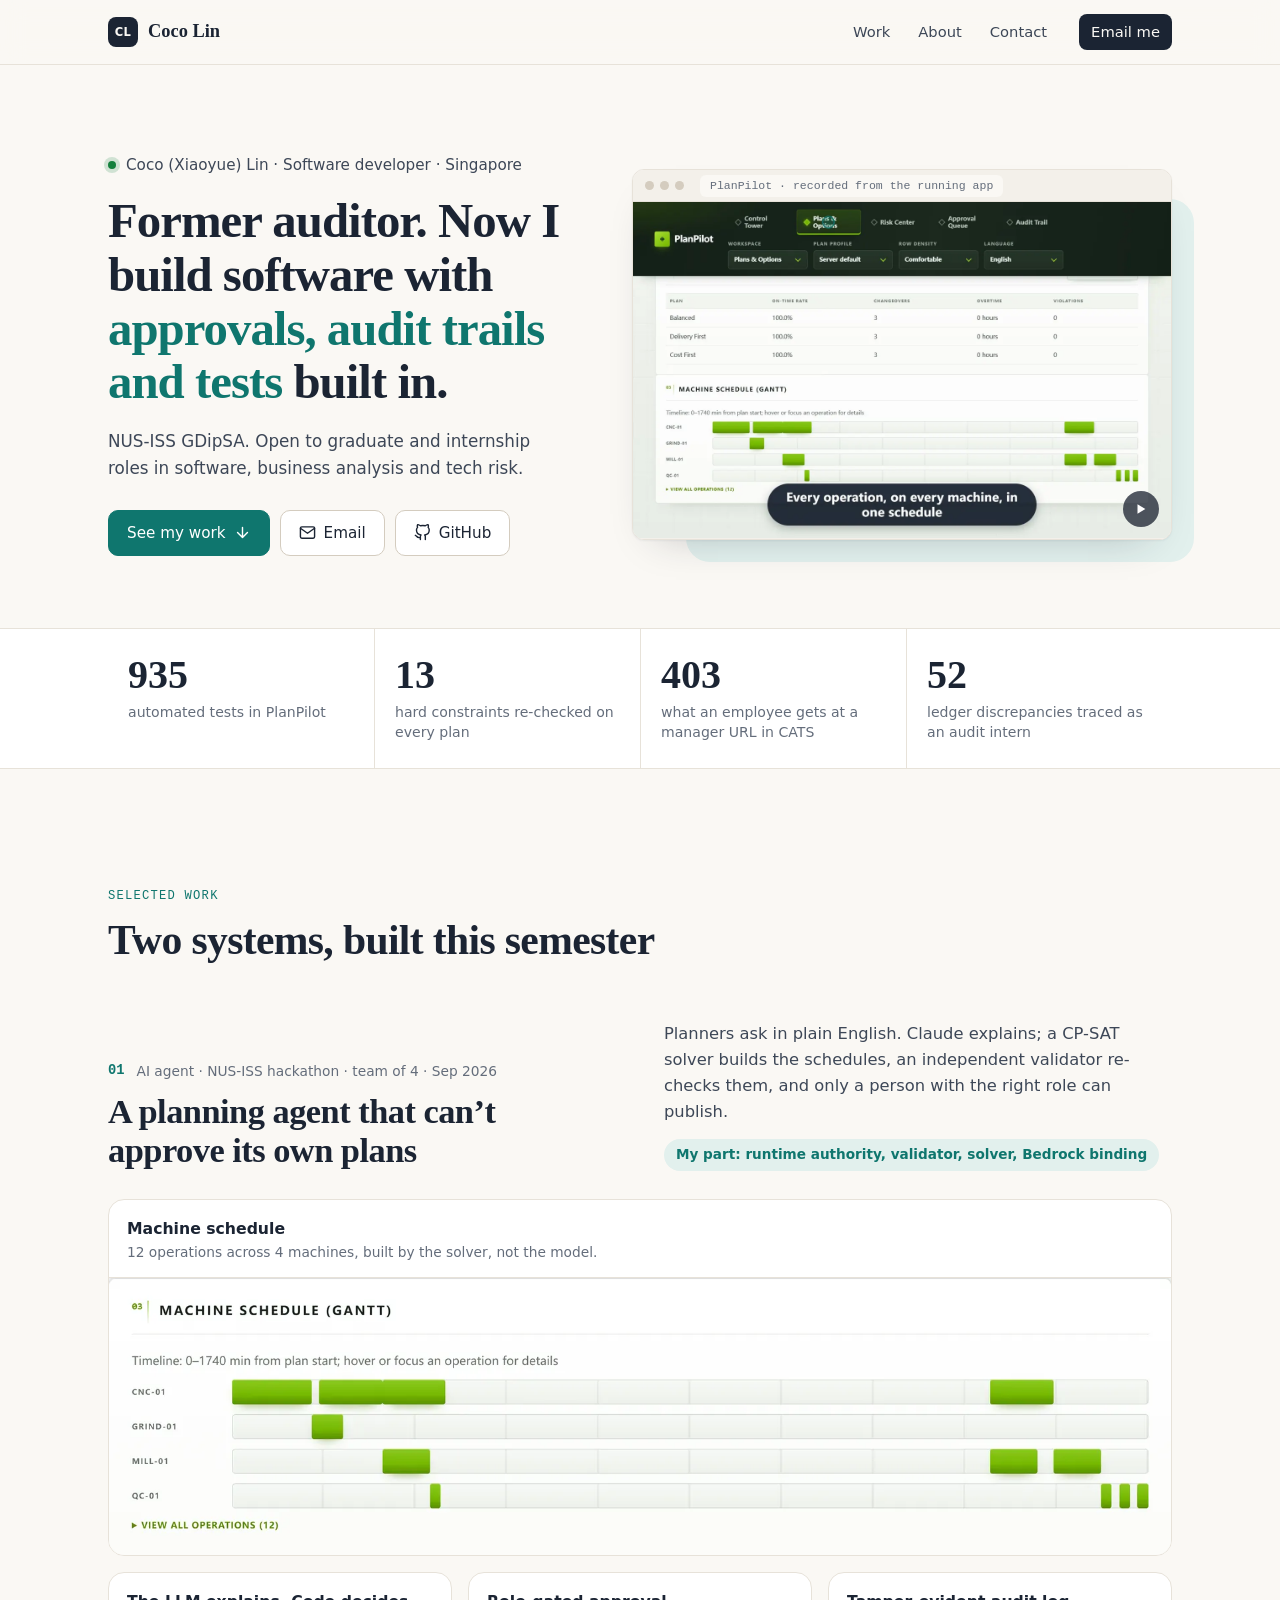
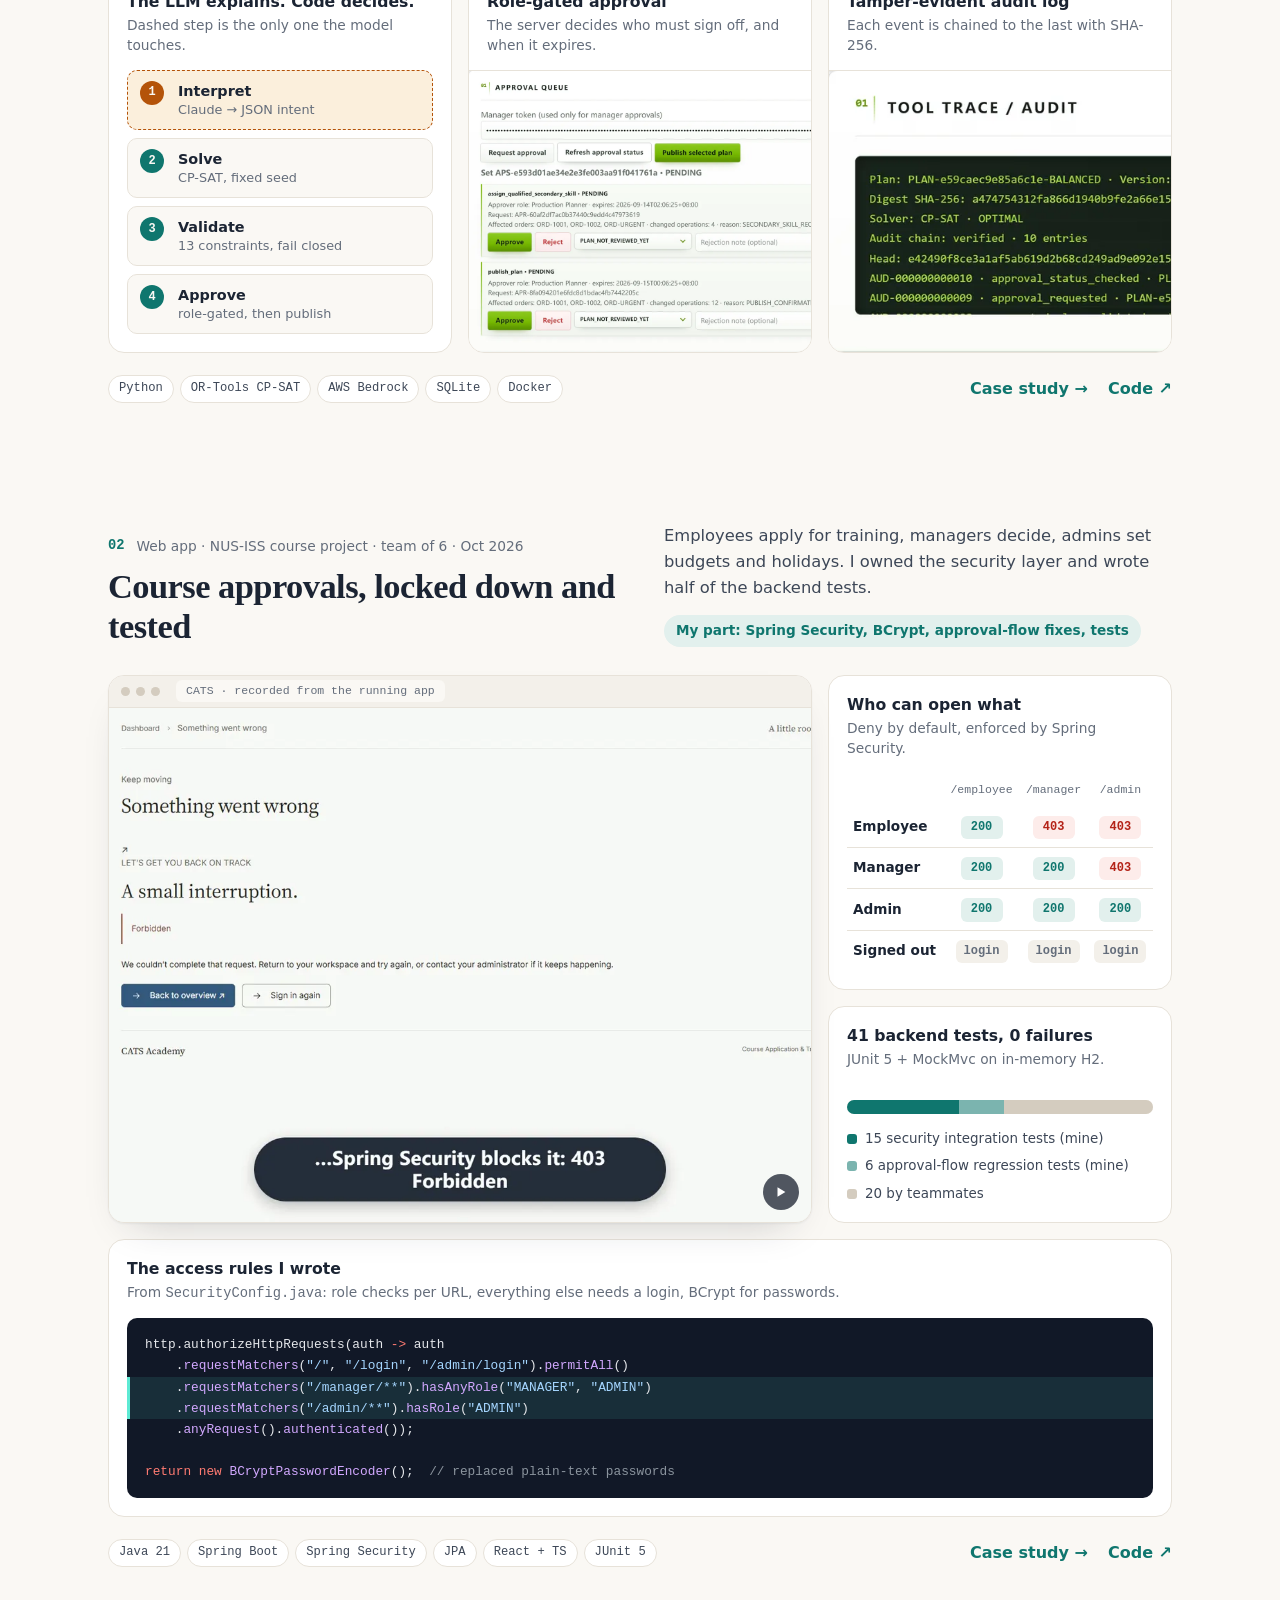
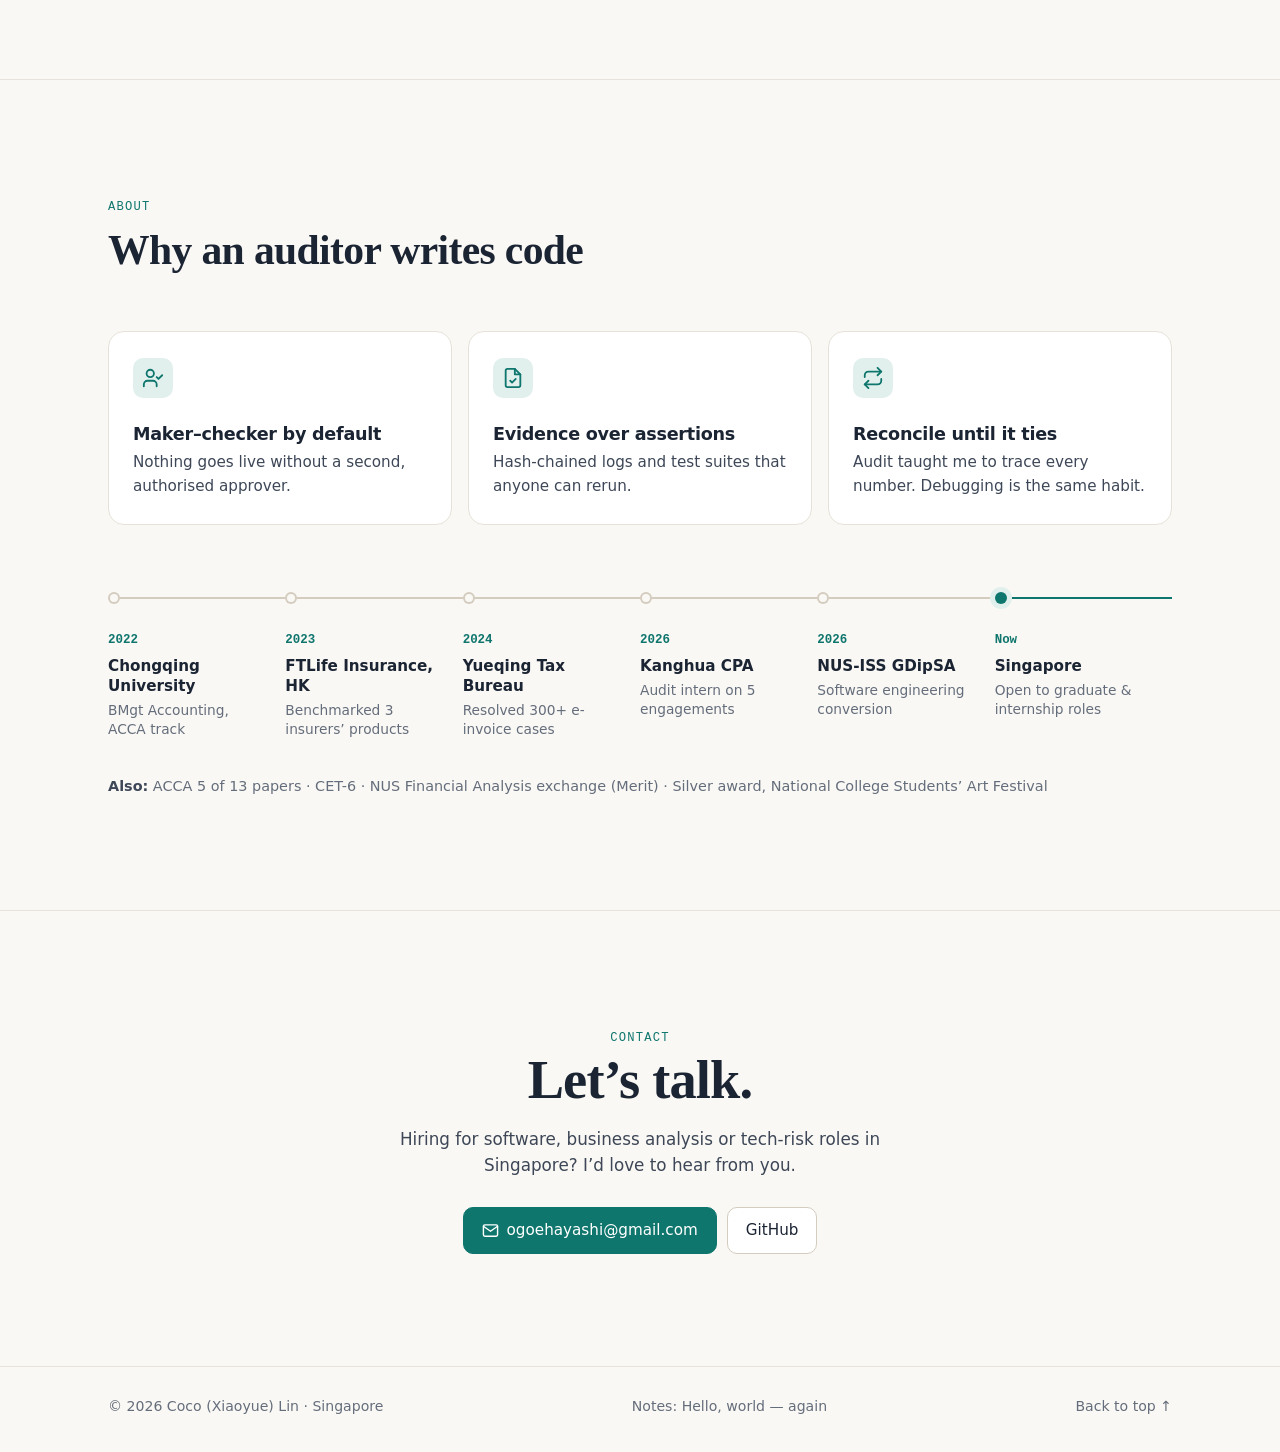
==== commit d7d5e6de: "Rebuild portfolio in English, show-first for job hunting Replace the dark art-direction site with a " ====
--- a/index.html
+++ b/index.html
@@ -1,369 +1,332 @@
 <!doctype html>
-<html lang="zh-CN">
+<html lang="en">
   <head>
     <meta charset="utf-8" />
     <meta name="viewport" content="width=device-width, initial-scale=1, viewport-fit=cover" />
-    <meta name="color-scheme" content="dark" />
-    <meta name="theme-color" content="#08080c" />
-
-    <title>林小越 Coco — 个人主页</title>
-    <meta name="description" content="林小越（Coco）的个人主页。重庆大学会计学 ACCA 方向，做过审计、税务与市场研究实习，现就读于新加坡国立大学 GDipSA 项目。" />
-
-    <meta property="og:type" content="website" />
-    <meta property="og:title" content="林小越 Coco — 个人主页" />
-    <meta property="og:description" content="会计出身，做过审计。现在在新加坡国立大学 GDipSA，换一种语言重新开始。" />
-
-    <link rel="icon" href="data:image/svg+xml,%3Csvg xmlns='http://www.w3.org/2000/svg' viewBox='0 0 32 32'%3E%3Crect width='32' height='32' rx='8' fill='%2308080c'/%3E%3Ccircle cx='16' cy='16' r='7' fill='none' stroke='%237b5cff' stroke-width='2.5'/%3E%3Ccircle cx='22' cy='11' r='3' fill='%2335e8d4'/%3E%3C/svg%3E" />
+    <meta name="color-scheme" content="light dark" />
+    <meta name="theme-color" content="#faf8f4" media="(prefers-color-scheme: light)" />
+    <meta name="theme-color" content="#0f1218" media="(prefers-color-scheme: dark)" />
+
+    <title>Coco Lin — Software Developer, Former Auditor</title>
+    <meta name="description" content="Coco (Xiaoyue) Lin — former auditor who builds software with approvals, audit trails and tests built in. NUS-ISS GDipSA, Singapore." />
+    <link rel="canonical" href="https://ogoehayashi.github.io/my-web-page/" />
+
+    <meta property="og:type" content="profile" />
+    <meta property="og:url" content="https://ogoehayashi.github.io/my-web-page/" />
+    <meta property="og:title" content="Coco Lin — Software Developer, Former Auditor" />
+    <meta property="og:description" content="Software with approvals, audit trails and tests built in." />
+    <meta property="og:image" content="https://ogoehayashi.github.io/my-web-page/assets/work/planpilot/demo-poster.webp" />
+
+    <link rel="icon" href="data:image/svg+xml,%3Csvg xmlns='http://www.w3.org/2000/svg' viewBox='0 0 32 32'%3E%3Crect width='32' height='32' rx='8' fill='%231b2433'/%3E%3Ctext x='16' y='21' font-family='Arial,sans-serif' font-size='13' font-weight='700' fill='%23faf8f4' text-anchor='middle'%3ECL%3C/text%3E%3C/svg%3E" />
     <link rel="stylesheet" href="assets/style.css" />
-
-    <script>
-      // 提前打标记：有 JS 时才启用入场动画，避免无 JS 环境下文字永久隐藏
-      document.documentElement.classList.add("js");
+    <script>document.documentElement.classList.add("js");</script>
+
+    <script type="application/ld+json">
+      {
+        "@context": "https://schema.org",
+        "@type": "Person",
+        "name": "Coco Lin",
+        "alternateName": "Lin Xiaoyue",
+        "jobTitle": "Software Developer",
+        "address": { "@type": "PostalAddress", "addressLocality": "Singapore" },
+        "alumniOf": [
+          { "@type": "CollegeOrUniversity", "name": "National University of Singapore" },
+          { "@type": "CollegeOrUniversity", "name": "Chongqing University" }
+        ],
+        "sameAs": ["https://github.com/ogoehayashi"]
+      }
     </script>
   </head>
 
   <body>
-    <!-- 顶部滚动进度条 -->
-    <div class="progress" aria-hidden="true"><span></span></div>
-
-    <!-- 背景：流动光晕 + 噪点颗粒 + 鼠标光斑 -->
-    <div class="aurora" aria-hidden="true">
-      <span class="blob blob-1"></span>
-      <span class="blob blob-2"></span>
-      <span class="blob blob-3"></span>
-    </div>
-    <div class="grid-lines" aria-hidden="true"></div>
-    <div class="grain" aria-hidden="true"></div>
-    <div class="cursor-glow" aria-hidden="true"></div>
-
-    <a class="skip-link" href="#main">跳到主要内容</a>
-
-    <!-- ═══════════════ 导航 ═══════════════ -->
-    <header class="nav" id="nav">
-      <a class="nav-brand" href="#top">
-        <span class="nav-dot" aria-hidden="true"></span>
-        <span>林小越</span>
-      </a>
-      <nav class="nav-links" aria-label="主导航">
-        <a href="#about" data-nav="about">关于</a>
-        <a href="#work" data-nav="work">经历</a>
-        <a href="#path" data-nav="path">学习</a>
-        <a href="#beyond" data-nav="beyond">另一面</a>
-        <a href="#notes" data-nav="notes">笔记</a>
-        <a href="#contact" data-nav="contact" class="nav-cta">联系</a>
-      </nav>
-      <button class="nav-toggle" type="button" aria-label="打开菜单" aria-expanded="false" aria-controls="nav">
-        <span></span><span></span>
-      </button>
+    <a class="skip-link" href="#main">Skip to content</a>
+
+    <header class="nav">
+      <div class="wrap nav-inner">
+        <a class="brand" href="#top" aria-label="Coco Lin — back to top">
+          <span class="brand-mark" aria-hidden="true">CL</span>
+          <span>Coco Lin</span>
+        </a>
+        <nav class="nav-links" aria-label="Main">
+          <a href="#work">Work</a>
+          <a href="#about">About</a>
+          <a href="#contact">Contact</a>
+          <!-- ✏️ 简历：把 PDF 放到 assets/Coco-Lin-Resume.pdf，然后删掉 hidden（共 2 处） -->
+          <a href="assets/Coco-Lin-Resume.pdf" hidden>Résumé</a>
+        </nav>
+        <a class="nav-cta" href="mailto:ogoehayashi@gmail.com">Email me</a>
+      </div>
     </header>
 
     <main id="main">
-      <!-- ═══════════════ 首屏 ═══════════════ -->
+      <!-- ═══════════════ Hero ═══════════════ -->
       <section class="hero" id="top">
-        <div class="hero-inner">
-          <p class="eyebrow" data-reveal>
-            <span class="pulse" aria-hidden="true"></span>
-            PERSONAL SITE — SINGAPORE
-          </p>
-
-          <h1 class="hero-title">
-            <span class="line fill gradient-text" data-split>林小越</span>
-            <span class="line stroke" data-split>COCO LIN</span>
-          </h1>
-
-          <p class="hero-sub" data-reveal>
-            会计学 ACCA 方向出身，在事务所做过审计。<br />
-            现在在新加坡国立大学的 GDipSA 项目，换一种语言重新开始。
-          </p>
-
-          <div class="hero-actions" data-reveal>
-            <a class="btn btn-primary" href="#work">
-              <span>看看我做过的事</span>
-              <svg viewBox="0 0 24 24" aria-hidden="true"><path d="M12 5v14M5 12l7 7 7-7" /></svg>
-            </a>
-            <a class="btn btn-ghost" href="#contact">聊两句</a>
+        <div class="wrap hero-grid">
+          <div>
+            <!-- ✏️ 改这里：求职状态 -->
+            <p class="hero-name"><span class="status-dot" aria-hidden="true"></span>Coco (Xiaoyue) Lin · Software developer · Singapore</p>
+            <h1>Former auditor. Now I build software with <em>approvals, audit trails and tests</em> built in.</h1>
+            <p class="hero-sub">NUS-ISS GDipSA. Open to graduate and internship roles in software, business analysis and tech risk.</p>
+            <div class="actions">
+              <a class="btn btn-primary" href="#work">
+                See my work
+                <svg viewBox="0 0 24 24" aria-hidden="true"><path d="M12 5v14M5 12l7 7 7-7" /></svg>
+              </a>
+              <a class="btn" href="mailto:ogoehayashi@gmail.com">
+                <svg viewBox="0 0 24 24" aria-hidden="true"><rect x="2" y="4" width="20" height="16" rx="2" /><path d="M22 6l-10 7L2 6" /></svg>
+                Email
+              </a>
+              <a class="btn" href="https://github.com/ogoehayashi" target="_blank" rel="noopener">
+                <svg viewBox="0 0 24 24" aria-hidden="true"><path d="M9 19c-5 1.5-5-2.5-7-3m14 6v-3.87a3.37 3.37 0 0 0-.94-2.61c3.14-.35 6.44-1.54 6.44-7A5.44 5.44 0 0 0 20 4.77 5.07 5.07 0 0 0 19.91 1S18.73.65 16 2.48a13.38 13.38 0 0 0-7 0C6.27.65 5.09 1 5.09 1A5.07 5.07 0 0 0 5 4.77a5.44 5.44 0 0 0-1.5 3.78c0 5.42 3.3 6.61 6.44 7A3.37 3.37 0 0 0 9 18.13V22" /></svg>
+                GitHub
+              </a>
+            </div>
           </div>
 
-          <ul class="hero-meta" data-reveal>
-            <li><span class="k">现居</span><span class="v">新加坡</span></li>
-            <li><span class="k">本地时间</span><span class="v" id="clock">--:--:--</span></li>
-            <li><span class="k">状态</span><span class="v accent">在读 · 开放机会</span></li>
-          </ul>
-        </div>
-
-        <div class="scroll-cue" aria-hidden="true">
-          <span class="scroll-cue-line"></span>
-          <span class="scroll-cue-text">SCROLL</span>
-        </div>
-      </section>
-
-      <!-- ═══════════════ 滚动文字带 ═══════════════ -->
-      <div class="marquee" aria-hidden="true">
-        <div class="marquee-track">
-          <!-- ✏️ 改这里：滚动带上的关键词（下面两份内容要保持一致，才能无缝循环） -->
-          <span class="marquee-group">审计 AUDIT <i>✦</i> 会计 ACCOUNTING <i>✦</i> 代码 CODE <i>✦</i> 新加坡 SINGAPORE <i>✦</i> 舞台 STAGE <i>✦</i> 好奇心 CURIOSITY <i>✦</i></span>
-          <span class="marquee-group">审计 AUDIT <i>✦</i> 会计 ACCOUNTING <i>✦</i> 代码 CODE <i>✦</i> 新加坡 SINGAPORE <i>✦</i> 舞台 STAGE <i>✦</i> 好奇心 CURIOSITY <i>✦</i></span>
-        </div>
-      </div>
-
-      <!-- ═══════════════ 关于 ═══════════════ -->
-      <section class="section" id="about">
-        <div class="section-head" data-reveal>
-          <span class="section-num">01</span>
-          <h2 class="section-title">关于我</h2>
-          <span class="section-line"></span>
-          <span class="section-en">ABOUT</span>
-        </div>
-
-        <div class="about-grid">
-          <div class="about-text" data-reveal>
-            <p class="lead">我叫林小越，也可以叫我 Coco。</p>
-
-            <p>
-              本科在重庆大学经济与工商管理学院读会计学（ACCA 方向）。
-              这几年做过三段实习：在会计师事务所做审计，在税务局处理数电票，在香港的保险公司做市场研究。
-            </p>
-            <p>
-              审计教会我的其实是一件很朴素的事：任何一个数字，都要能顺着链条一路追到源头。
-              对不上的地方不能绕过去，只能一条一条查。
-            </p>
-            <p>
-              现在我在新加坡国立大学的 GDipSA（系统分析研究生文凭）项目，
-              开始学着把这套习惯用在代码上——不同的是，这次数字是自己写出来的。
-            </p>
-
-            <ul class="tag-list">
-              <li>会计学 ACCA 方向</li>
-              <li>审计实习</li>
-              <li>正在转码</li>
-              <li>细节强迫症</li>
-              <li>上过舞台</li>
-            </ul>
-          </div>
-
-          <div class="about-card" data-reveal data-spotlight>
-            <!-- ✏️ 改这里：把 <div class="portrait-ph"> 整块换成你的照片：
-                 <img class="portrait" src="assets/photo.jpg" alt="林小越的照片" /> -->
-            <div class="portrait-ph">
-              <span class="portrait-ring" aria-hidden="true"></span>
-              <span class="portrait-hint">把照片放这里</span>
-              <span class="portrait-path">assets/photo.jpg</span>
-            </div>
-            <dl class="about-facts">
-              <div><dt>在读</dt><dd>NUS · GDipSA</dd></div>
-              <div><dt>本科</dt><dd>重庆大学 · 会计学（ACCA）</dd></div>
-              <div><dt>证书</dt><dd>ACCA 已过 5/13 · CET-4/6</dd></div>
-              <div><dt>现居</dt><dd>新加坡</dd></div>
-            </dl>
+          <div class="hero-media">
+            <figure class="frame">
+              <div class="frame-bar" aria-hidden="true"><i></i><i></i><i></i><span class="frame-url">PlanPilot · recorded from the running app</span></div>
+              <video data-loop muted loop playsinline preload="metadata" width="1280" height="800"
+                poster="assets/work/planpilot/demo-poster.webp"
+                aria-label="PlanPilot demo: a planner generates three plans, inspects the machine schedule, requests approval and verifies the audit chain.">
+                <source src="assets/work/planpilot/demo.mp4" type="video/mp4" />
+              </video>
+              <button class="vid-toggle" type="button" data-state="paused" aria-label="Play video">
+                <svg class="i-pause" viewBox="0 0 16 16" aria-hidden="true"><rect x="3" y="2" width="3.5" height="12" rx="1" /><rect x="9.5" y="2" width="3.5" height="12" rx="1" /></svg>
+                <svg class="i-play" viewBox="0 0 16 16" aria-hidden="true"><path d="M4 2.5v11l9-5.5z" /></svg>
+              </button>
+            </figure>
           </div>
         </div>
       </section>
 
-      <!-- ═══════════════ 近况 ═══════════════ -->
-      <section class="section" id="now">
-        <div class="section-head" data-reveal>
-          <span class="section-num">02</span>
-          <h2 class="section-title">最近在做</h2>
-          <span class="section-line"></span>
-          <span class="section-en">NOW</span>
-        </div>
-
-        <!-- ✏️ 改这里：四张「近况」卡片，随时换成当下真实的状态 -->
-        <div class="now-grid">
-          <article class="now-card" data-reveal data-spotlight>
-            <span class="now-icon" aria-hidden="true">◐</span>
-            <h3>在学</h3>
-            <p>GDipSA 的课程。第一次系统地学写代码，从看懂报错开始。</p>
+      <!-- ═══════════════ Proof strip ═══════════════ -->
+      <div class="proof">
+        <ul class="wrap">
+          <li><b>935</b><span>automated tests in PlanPilot</span></li>
+          <li><b>13</b><span>hard constraints re-checked on every plan</span></li>
+          <li><b>403</b><span>what an employee gets at a manager URL in CATS</span></li>
+          <li><b>52</b><span>ledger discrepancies traced as an audit intern</span></li>
+        </ul>
+      </div>
+
+      <!-- ═══════════════ Work ═══════════════ -->
+      <section class="section" id="work">
+        <div class="wrap">
+          <header class="section-head">
+            <span class="kicker">Selected work</span>
+            <h2>Two systems, built this semester</h2>
+          </header>
+
+          <!-- ─── PlanPilot ─── -->
+          <article class="project">
+            <div class="project-head">
+              <div>
+                <p class="project-index"><b>01</b> AI agent · NUS-ISS hackathon · team of 4 · Sep 2026</p>
+                <h3>A planning agent that can&rsquo;t approve its own plans</h3>
+              </div>
+              <div>
+                <p class="project-blurb">
+                  Planners ask in plain English. Claude explains; a CP-SAT solver builds the schedules,
+                  an independent validator re-checks them, and only a person with the right role can publish.
+                </p>
+                <p class="role-badge">My part: runtime authority, validator, solver, Bedrock binding</p>
+              </div>
+            </div>
+
+            <div class="bento">
+              <figure class="tile span-6">
+                <figcaption><b>Machine schedule</b><span>12 operations across 4 machines, built by the solver, not the model.</span></figcaption>
+                <div class="tile-media"><img src="assets/work/planpilot/gantt.webp" width="1600" height="417" loading="lazy" alt="Gantt chart of the generated schedule across CNC, grinding, milling and QC machines" /></div>
+              </figure>
+
+              <div class="tile span-2">
+                <div class="tile-head"><b>The LLM explains. Code decides.</b><span>Dashed step is the only one the model touches.</span></div>
+                <div class="tile-body">
+                  <ol class="pipeline">
+                    <li class="llm"><div><b>Interpret</b><small>Claude → JSON intent</small></div></li>
+                    <li><div><b>Solve</b><small>CP-SAT, fixed seed</small></div></li>
+                    <li><div><b>Validate</b><small>13 constraints, fail closed</small></div></li>
+                    <li><div><b>Approve</b><small>role-gated, then publish</small></div></li>
+                  </ol>
+                </div>
+              </div>
+
+              <figure class="tile span-2">
+                <figcaption><b>Role-gated approval</b><span>The server decides who must sign off, and when it expires.</span></figcaption>
+                <div class="tile-media crop-43"><img src="assets/work/planpilot/approval.webp" width="1600" height="812" loading="lazy" alt="Approval queue showing a pending approval set, approver role, expiry and affected orders" /></div>
+              </figure>
+
+              <figure class="tile span-2">
+                <figcaption><b>Tamper-evident audit log</b><span>Each event is chained to the last with SHA-256.</span></figcaption>
+                <div class="tile-media crop-43"><img src="assets/work/planpilot/audit.webp" width="1600" height="365" loading="lazy" alt="Audit trail: plan digest, CP-SAT optimal, audit chain verified, hash-chained events" /></div>
+              </figure>
+            </div>
+
+            <div class="project-foot">
+              <ul class="chips" aria-label="Technologies">
+                <li>Python</li><li>OR-Tools CP-SAT</li><li>AWS Bedrock</li><li>SQLite</li><li>Docker</li>
+              </ul>
+              <p class="links">
+                <a href="projects/planpilot.html">Case study</a>
+                <a href="https://github.com/ogoehayashi/planpilot" target="_blank" rel="noopener">Code</a>
+              </p>
+            </div>
           </article>
-          <article class="now-card" data-reveal data-spotlight>
-            <span class="now-icon" aria-hidden="true">❏</span>
-            <h3>在考</h3>
-            <p>ACCA 已经过了 5 门，剩下的边转行边慢慢啃完。</p>
-          </article>
-          <article class="now-card" data-reveal data-spotlight>
-            <span class="now-icon" aria-hidden="true">✳</span>
-            <h3>在做</h3>
-            <p>这个网站。从一个空仓库开始，边查边写，也算第一个前端作品。</p>
-          </article>
-          <article class="now-card" data-reveal data-spotlight>
-            <span class="now-icon" aria-hidden="true">◇</span>
-            <h3>在适应</h3>
-            <p>新加坡的湿度、食阁和地铁报站。目前进度：还行。</p>
+
+          <!-- ─── CATS ─── -->
+          <article class="project">
+            <div class="project-head">
+              <div>
+                <p class="project-index"><b>02</b> Web app · NUS-ISS course project · team of 6 · Oct 2026</p>
+                <h3>Course approvals, locked down and tested</h3>
+              </div>
+              <div>
+                <p class="project-blurb">
+                  Employees apply for training, managers decide, admins set budgets and holidays.
+                  I owned the security layer and wrote half of the backend tests.
+                </p>
+                <p class="role-badge">My part: Spring Security, BCrypt, approval-flow fixes, tests</p>
+              </div>
+            </div>
+
+            <div class="bento">
+              <figure class="frame tile span-4 rows-2">
+                <div class="frame-bar" aria-hidden="true"><i></i><i></i><i></i><span class="frame-url">CATS · recorded from the running app</span></div>
+                <video data-loop muted loop playsinline preload="metadata" width="1280" height="800"
+                  poster="assets/work/cats/demo-poster.webp"
+                  aria-label="CATS demo: an employee is blocked from a manager page with 403 Forbidden, then the manager reviews and approves a request.">
+                  <source src="assets/work/cats/demo.mp4" type="video/mp4" />
+                </video>
+                <button class="vid-toggle" type="button" data-state="paused" aria-label="Play video">
+                  <svg class="i-pause" viewBox="0 0 16 16" aria-hidden="true"><rect x="3" y="2" width="3.5" height="12" rx="1" /><rect x="9.5" y="2" width="3.5" height="12" rx="1" /></svg>
+                  <svg class="i-play" viewBox="0 0 16 16" aria-hidden="true"><path d="M4 2.5v11l9-5.5z" /></svg>
+                </button>
+              </figure>
+
+              <div class="tile span-2">
+                <div class="tile-head"><b>Who can open what</b><span>Deny by default, enforced by Spring Security.</span></div>
+                <div class="tile-body">
+                  <table class="matrix">
+                    <thead><tr><th scope="col"><span hidden>Role</span></th><th scope="col">/employee</th><th scope="col">/manager</th><th scope="col">/admin</th></tr></thead>
+                    <tbody>
+                      <tr><th scope="row">Employee</th><td><span class="ok">200</span></td><td><span class="no">403</span></td><td><span class="no">403</span></td></tr>
+                      <tr><th scope="row">Manager</th><td><span class="ok">200</span></td><td><span class="ok">200</span></td><td><span class="no">403</span></td></tr>
+                      <tr><th scope="row">Admin</th><td><span class="ok">200</span></td><td><span class="ok">200</span></td><td><span class="ok">200</span></td></tr>
+                      <tr><th scope="row">Signed out</th><td><span class="redir">login</span></td><td><span class="redir">login</span></td><td><span class="redir">login</span></td></tr>
+                    </tbody>
+                  </table>
+                </div>
+              </div>
+
+              <div class="tile span-2">
+                <div class="tile-head"><b>41 backend tests, 0 failures</b><span>JUnit 5 + MockMvc on in-memory H2.</span></div>
+                <div class="tile-body">
+                  <div class="test-bar" role="img" aria-label="15 security tests and 6 approval-flow tests written by me, 20 by the team">
+                    <span style="width: 36.6%"></span><span style="width: 14.6%"></span><span style="width: 48.8%"></span>
+                  </div>
+                  <ul class="test-legend">
+                    <li><i style="background: var(--accent)"></i>15 security integration tests (mine)</li>
+                    <li><i style="background: color-mix(in srgb, var(--accent) 55%, var(--surface))"></i>6 approval-flow regression tests (mine)</li>
+                    <li><i style="background: var(--line-strong)"></i>20 by teammates</li>
+                  </ul>
+                </div>
+              </div>
+
+              <div class="tile span-6">
+                <div class="tile-head"><b>The access rules I wrote</b><span>From <code>SecurityConfig.java</code>: role checks per URL, everything else needs a login, BCrypt for passwords.</span></div>
+                <div class="tile-body">
+<pre class="code"><code>http.authorizeHttpRequests(auth <span class="k">-&gt;</span> auth
+    .<span class="f">requestMatchers</span>(<span class="s">"/"</span>, <span class="s">"/login"</span>, <span class="s">"/admin/login"</span>).<span class="f">permitAll</span>()
+<span class="hl">    .<span class="f">requestMatchers</span>(<span class="s">"/manager/**"</span>).<span class="f">hasAnyRole</span>(<span class="s">"MANAGER"</span>, <span class="s">"ADMIN"</span>)</span>
+<span class="hl">    .<span class="f">requestMatchers</span>(<span class="s">"/admin/**"</span>).<span class="f">hasRole</span>(<span class="s">"ADMIN"</span>)</span>
+    .<span class="f">anyRequest</span>().<span class="f">authenticated</span>());
+
+<span class="k">return new</span> <span class="f">BCryptPasswordEncoder</span>();  <span class="c">// replaced plain-text passwords</span></code></pre>
+                </div>
+              </div>
+            </div>
+
+            <div class="project-foot">
+              <ul class="chips" aria-label="Technologies">
+                <li>Java 21</li><li>Spring Boot</li><li>Spring Security</li><li>JPA</li><li>React + TS</li><li>JUnit 5</li>
+              </ul>
+              <p class="links">
+                <a href="projects/cats.html">Case study</a>
+                <a href="https://github.com/sunnysky-cell/CATS" target="_blank" rel="noopener">Code</a>
+              </p>
+            </div>
           </article>
         </div>
       </section>
 
-      <!-- ═══════════════ 经历 ═══════════════ -->
-      <section class="section" id="work">
-        <div class="section-head" data-reveal>
-          <span class="section-num">03</span>
-          <h2 class="section-title">做过的事</h2>
-          <span class="section-line"></span>
-          <span class="section-en">EXPERIENCE</span>
+      <!-- ═══════════════ About ═══════════════ -->
+      <section class="section" id="about">
+        <div class="wrap">
+          <header class="section-head">
+            <span class="kicker">About</span>
+            <h2>Why an auditor writes code</h2>
+          </header>
+
+          <ul class="why">
+            <li>
+              <svg viewBox="0 0 24 24" aria-hidden="true"><path d="M16 21v-2a4 4 0 0 0-4-4H6a4 4 0 0 0-4 4v2" /><circle cx="9" cy="7" r="4" /><path d="M16 11l2 2 4-4" /></svg>
+              <h3>Maker&ndash;checker by default</h3>
+              <p>Nothing goes live without a second, authorised approver.</p>
+            </li>
+            <li>
+              <svg viewBox="0 0 24 24" aria-hidden="true"><path d="M14 2H6a2 2 0 0 0-2 2v16a2 2 0 0 0 2 2h12a2 2 0 0 0 2-2V8z" /><path d="M14 2v6h6M9 15l2 2 4-4" /></svg>
+              <h3>Evidence over assertions</h3>
+              <p>Hash-chained logs and test suites that anyone can rerun.</p>
+            </li>
+            <li>
+              <svg viewBox="0 0 24 24" aria-hidden="true"><path d="M17 1l4 4-4 4" /><path d="M3 11V9a4 4 0 0 1 4-4h14" /><path d="M7 23l-4-4 4-4" /><path d="M21 13v2a4 4 0 0 1-4 4H3" /></svg>
+              <h3>Reconcile until it ties</h3>
+              <p>Audit taught me to trace every number. Debugging is the same habit.</p>
+            </li>
+          </ul>
+
+          <!-- ✏️ 改这里：经历时间线（每条 ≤10 个词） -->
+          <ol class="path" aria-label="Path so far">
+            <li><time>2022</time><b>Chongqing University</b><span>BMgt Accounting, ACCA track</span></li>
+            <li><time>2023</time><b>FTLife Insurance, HK</b><span>Benchmarked 3 insurers&rsquo; products</span></li>
+            <li><time>2024</time><b>Yueqing Tax Bureau</b><span>Resolved 300+ e-invoice cases</span></li>
+            <li><time>2026</time><b>Kanghua CPA</b><span>Audit intern on 5 engagements</span></li>
+            <li><time>2026</time><b>NUS-ISS GDipSA</b><span>Software engineering conversion</span></li>
+            <li class="now"><time>Now</time><b>Singapore</b><span>Open to graduate &amp; internship roles</span></li>
+          </ol>
+
+          <!-- ✏️ 改这里：ACCA 通过科目数 -->
+          <p class="also"><b>Also:</b> ACCA 5 of 13 papers · CET-6 · NUS Financial Analysis exchange (Merit) · Silver award, National College Students&rsquo; Art Festival</p>
         </div>
-
-        <div class="work-list">
-          <div class="work-item" data-reveal data-spotlight>
-            <span class="work-num">01</span>
-            <div class="work-body">
-              <h3>审计实习生 · 重庆康华会计师事务所</h3>
-              <p>
-                参与 5 家企业年度审计项目，执行信贷资产、在建工程等科目的抽凭、截止性测试与凭证完整性核查，
-                识别跨期交易 12 处、附件缺失 15 处、异常金额凭证 1 处。用 Excel 梳理信贷资产明细账与合同余额，
-                查出 52 处异常并推动账务调整。独立整理 8 份审计底稿，建立异常事项追踪台账。
-              </p>
-              <ul class="work-tags"><li>审计</li><li>Excel</li><li>底稿</li></ul>
-            </div>
-            <span class="work-year">2026</span>
-          </div>
-
-          <div class="work-item" data-reveal data-spotlight>
-            <span class="work-num">02</span>
-            <div class="work-body">
-              <h3>税务实习生 · 国家税务总局乐清市税务局</h3>
-              <p>
-                协助处理数电票开具、红冲、额度调整与税控盘注销，累计处理相关问题 300 余件。
-                日均核对录入增值税档案 250 余份，建立异常事项日清日结表。
-                参与温州税务公众号《发票缴销操作指南》的内容梳理与图文制作。
-              </p>
-              <ul class="work-tags"><li>税务</li><li>数电票</li><li>内容</li></ul>
-            </div>
-            <span class="work-year">2024</span>
-          </div>
-
-          <div class="work-item" data-reveal data-spotlight>
-            <span class="work-num">03</span>
-            <div class="work-body">
-              <h3>市场研究实习生 · 富通保险（香港）</h3>
-              <p>
-                研究香港保险行业的监管框架与产品体系，梳理 10 余份产品资料；
-                对标 3 家头部机构，从产品条款、保障范围与定价三个维度做竞品比较，形成对比表。
-              </p>
-              <ul class="work-tags"><li>市场研究</li><li>竞品分析</li><li>香港</li></ul>
-            </div>
-            <span class="work-year">2023</span>
+      </section>
+
+      <!-- ═══════════════ Contact ═══════════════ -->
+      <section class="section contact" id="contact">
+        <div class="wrap">
+          <span class="kicker">Contact</span>
+          <h2>Let&rsquo;s talk.</h2>
+          <p>Hiring for software, business analysis or tech-risk roles in Singapore? I&rsquo;d love to hear from you.</p>
+          <div class="actions">
+            <a class="btn btn-primary" href="mailto:ogoehayashi@gmail.com">
+              <svg viewBox="0 0 24 24" aria-hidden="true"><rect x="2" y="4" width="20" height="16" rx="2" /><path d="M22 6l-10 7L2 6" /></svg>
+              ogoehayashi@gmail.com
+            </a>
+            <a class="btn" href="https://github.com/ogoehayashi" target="_blank" rel="noopener">GitHub</a>
+            <!-- ✏️ LinkedIn：把 href 换成真实主页地址，然后删掉 hidden -->
+            <a class="btn" href="https://www.linkedin.com/in/your-handle" target="_blank" rel="noopener" hidden>LinkedIn</a>
+            <a class="btn" href="assets/Coco-Lin-Resume.pdf" hidden>Résumé (PDF)</a>
           </div>
         </div>
       </section>
-
-      <!-- ═══════════════ 学习轨迹 ═══════════════ -->
-      <section class="section" id="path">
-        <div class="section-head" data-reveal>
-          <span class="section-num">04</span>
-          <h2 class="section-title">一路走来</h2>
-          <span class="section-line"></span>
-          <span class="section-en">PATH</span>
-        </div>
-
-        <ol class="timeline">
-          <li class="tl-item" data-reveal>
-            <span class="tl-dot" aria-hidden="true"></span>
-            <span class="tl-year">2026 —</span>
-            <div class="tl-body">
-              <h3>新加坡国立大学 · GDipSA</h3>
-              <p>搬到新加坡，进入系统分析研究生文凭项目，正式开始学软件开发。</p>
-            </div>
-          </li>
-          <li class="tl-item" data-reveal>
-            <span class="tl-dot" aria-hidden="true"></span>
-            <span class="tl-year">2022–2026</span>
-            <div class="tl-body">
-              <h3>重庆大学 · 会计学（ACCA 方向）</h3>
-              <p>经济与工商管理学院。最喜欢的一门课是审计与认证业务——第一次发现"查账"其实是在讲逻辑。</p>
-            </div>
-          </li>
-          <li class="tl-item" data-reveal>
-            <span class="tl-dot" aria-hidden="true"></span>
-            <span class="tl-year">在校期间</span>
-            <div class="tl-body">
-              <h3>新加坡国立大学 · Financial Analysis and Accounting</h3>
-              <p>国际交流项目，最终取得 Merit 等级。也是我第一次在新加坡待上一段时间。</p>
-            </div>
-          </li>
-        </ol>
-      </section>
-
-      <!-- ═══════════════ 另一面 ═══════════════ -->
-      <section class="section" id="beyond">
-        <div class="section-head" data-reveal>
-          <span class="section-num">05</span>
-          <h2 class="section-title">另一面</h2>
-          <span class="section-line"></span>
-          <span class="section-en">BEYOND</span>
-        </div>
-
-        <div class="now-grid">
-          <article class="now-card" data-reveal data-spotlight>
-            <span class="now-icon" aria-hidden="true">✦</span>
-            <h3>全国大学生艺术展演</h3>
-            <p>第七届全国大学生艺术展演银奖，重庆赛区金奖（第三名）。会计只是我的一部分。</p>
-          </article>
-          <article class="now-card" data-reveal data-spotlight>
-            <span class="now-icon" aria-hidden="true">◈</span>
-            <h3>SRTP 科研训练</h3>
-            <p>第十五届大学生科研训练计划，负责立项汇报与全流程数据分析，最终以校级"良好"结项。</p>
-          </article>
-          <article class="now-card" data-reveal data-spotlight>
-            <span class="now-icon" aria-hidden="true">◎</span>
-            <h3>百人百课</h3>
-            <p>作为核心成员参与暑期社会实践，团队获评"全国大学生暑期实践团队 TOP100"。</p>
-          </article>
-        </div>
-      </section>
-
-      <!-- ═══════════════ 笔记 ═══════════════ -->
-      <section class="section" id="notes">
-        <div class="section-head" data-reveal>
-          <span class="section-num">06</span>
-          <h2 class="section-title">写点东西</h2>
-          <span class="section-line"></span>
-          <span class="section-en">NOTES · IN ENGLISH</span>
-        </div>
-
-        <!-- ✏️ 改这里：文章列表。新增文章时，复制 posts/first-post.html 改内容，再在这里加一条 -->
-        <div class="note-list">
-          <a class="note-item" href="posts/first-post.html" data-reveal>
-            <time datetime="2026-08-11">2026 / 08 / 11</time>
-            <div class="note-body">
-              <span class="note-tag">Beginning</span>
-              <h3>Hello, world — again</h3>
-              <p>Four years of ledgers, and now a blank text editor. Starting over, in a new language.</p>
-            </div>
-            <span class="note-arrow" aria-hidden="true">→</span>
-          </a>
-        </div>
-      </section>
-
-      <!-- ═══════════════ 联系 ═══════════════ -->
-      <section class="section contact" id="contact">
-        <div class="contact-inner" data-reveal>
-          <p class="eyebrow"><span class="pulse" aria-hidden="true"></span>CONTACT</p>
-          <h2 class="contact-title gradient-text" data-split>想聊点什么？</h2>
-          <p class="contact-sub">
-            合作、提问、或者只是想打个招呼——都欢迎。我基本上都会回。
-          </p>
-
-          <!-- ✏️ 如果不想公开邮箱，把下面整个 <a class="mail"> 删掉即可 -->
-          <a class="mail" href="mailto:cocolinlxy4869@163.com">
-            <span>cocolinlxy4869@163.com</span>
-            <svg viewBox="0 0 24 24" aria-hidden="true"><path d="M5 12h14M13 6l6 6-6 6" /></svg>
-          </a>
-
-          <!-- ✏️ 改这里：把 # 换成你的主页链接，不需要的整行删掉 -->
-          <ul class="social">
-            <li><a href="#" target="_blank" rel="noreferrer noopener">GitHub</a></li>
-            <li><a href="#" target="_blank" rel="noreferrer noopener">LinkedIn</a></li>
-            <li><a href="#" target="_blank" rel="noreferrer noopener">小红书</a></li>
-            <li><a href="#" target="_blank" rel="noreferrer noopener">Instagram</a></li>
-          </ul>
-        </div>
-      </section>
     </main>
 
     <footer class="footer">
-      <span>© 2026 林小越 Coco</span>
-      <span class="footer-mid">新加坡时间 <b id="clock-2">--:--</b> · 用心做的</span>
-      <a href="#top" class="to-top">回到顶部 ↑</a>
+      <div class="wrap">
+        <span>© <span id="year">2026</span> Coco (Xiaoyue) Lin · Singapore</span>
+        <span>Notes: <a href="posts/first-post.html">Hello, world — again</a></span>
+        <a href="#top">Back to top ↑</a>
+      </div>
     </footer>
 
     <script src="assets/main.js"></script>
--- a/assets/style.css
+++ b/assets/style.css
@@ -1,35 +1,71 @@
 /* ══════════════════════════════════════════════════════════════
-   林小越 Coco · 个人主页
-   暗色流体 / 艺术前卫
-   纯静态，无依赖，无需构建。改内容请直接编辑 index.html
+   Coco Lin · Portfolio
+   作品优先：录屏、截图、图示先说话，文字只做注脚。
+   浅色为主，跟随系统自动切换深色。纯静态，无依赖，无需构建。
    ══════════════════════════════════════════════════════════════ */
 
 /* ─────────── 设计变量：改颜色只改这里 ─────────── */
 :root {
-  /* 底色 */
-  --bg: #08080c;
-  --bg-soft: #0e0e15;
-  --ink: #f4f2ee;
-  --muted: #8d8b9e;
-  --faint: #5a5869;
-  --line: rgba(255, 255, 255, 0.09);
-  --line-strong: rgba(255, 255, 255, 0.16);
-
-  /* ✏️ 改这里：三个主色，整站的光晕和强调色都由它们决定 */
-  --violet: #7b5cff;
-  --cyan: #35e8d4;
-  --pink: #ff5c9d;
-  --accent: var(--cyan);
-
-  /* 字体：全部用系统字体，国内访问零延迟、不依赖 Google Fonts */
-  --sans: "Helvetica Neue", Inter, system-ui, -apple-system, "Segoe UI", Roboto,
-    "PingFang SC", "Hiragino Sans GB", "Noto Sans SC", "Microsoft YaHei", sans-serif;
-  --mono: ui-monospace, SFMono-Regular, "SF Mono", Menlo, Consolas, "Liberation Mono", monospace;
-
-  /* 尺度 */
-  --wrap: 1180px;
-  --pad: clamp(20px, 5vw, 64px);
-  --ease: cubic-bezier(0.22, 1, 0.36, 1);
+  color-scheme: light dark;
+
+  --bg: #faf8f4;
+  --surface: #ffffff;
+  --surface-2: #f3f0ea;
+  --ink: #1b2433;
+  --ink-2: #3d4757;
+  --muted: #646d7b;
+  --line: #e7e2d9;
+  --line-strong: #d4ccbf;
+
+  /* ✏️ 改这里：强调色（确定性的代码）和次强调色（LLM / 提醒） */
+  --accent: #0f766e;
+  --accent-hover: #0b5e58;
+  --accent-soft: #e2f0ed;
+  --warm: #b45309;
+  --warm-soft: #fbefdc;
+  --danger: #b42318;
+  --danger-soft: #fdecea;
+  --ok: #15803d;
+
+  --code-bg: #111827;
+  --code-ink: #e5e7eb;
+
+  /* 字体：全部用系统字体，不依赖 Google Fonts（国内外访问都不会卡） */
+  --serif: Charter, "Iowan Old Style", "Sitka Text", Cambria, Georgia, serif;
+  --sans: system-ui, -apple-system, "Segoe UI", Roboto, "Helvetica Neue", Arial,
+    "PingFang SC", "Microsoft YaHei", sans-serif;
+  --mono: ui-monospace, "SF Mono", "Cascadia Mono", Consolas, Menlo, monospace;
+
+  --wrap: 1160px;
+  --pad: clamp(16px, 5vw, 48px);
+  --radius: 16px;
+  --shadow: 0 1px 2px rgba(27, 36, 51, 0.05), 0 18px 40px -24px rgba(27, 36, 51, 0.28);
+}
+
+@media (prefers-color-scheme: dark) {
+  :root {
+    --bg: #0f1218;
+    --surface: #161b23;
+    --surface-2: #1c222c;
+    --ink: #e8eaee;
+    --ink-2: #c3c9d3;
+    --muted: #919bab;
+    --line: #262d38;
+    --line-strong: #374151;
+
+    --accent: #5cc8bb;
+    --accent-hover: #82d9ce;
+    --accent-soft: rgba(92, 200, 187, 0.13);
+    --warm: #f0b25a;
+    --warm-soft: rgba(240, 178, 90, 0.13);
+    --danger: #f28b82;
+    --danger-soft: rgba(242, 139, 130, 0.13);
+    --ok: #4ade80;
+
+    --code-bg: #0b0e13;
+
+    --shadow: 0 1px 2px rgba(0, 0, 0, 0.3), 0 18px 40px -24px rgba(0, 0, 0, 0.7);
+  }
 }
 
 /* ─────────── 基础 ─────────── */
@@ -40,8 +76,10 @@
 }
 
 html {
+  -webkit-text-size-adjust: 100%;
+  text-size-adjust: 100%;
   scroll-behavior: smooth;
-  -webkit-text-size-adjust: 100%;
+  scroll-padding-top: 80px;
 }
 
 body {
@@ -49,1484 +87,1489 @@
   background: var(--bg);
   color: var(--ink);
   font-family: var(--sans);
-  font-size: 17px;
-  line-height: 1.7;
-  font-weight: 400;
-  overflow-x: hidden;
+  font-size: 1rem;
+  line-height: 1.6;
   -webkit-font-smoothing: antialiased;
-  -moz-osx-font-smoothing: grayscale;
-}
-
-img {
-  max-width: 100%;
-  display: block;
-}
-
-a {
-  color: inherit;
-  text-decoration: none;
 }
 
 h1,
 h2,
-h3 {
-  font-weight: 700;
-  letter-spacing: -0.03em;
-  margin: 0;
-  text-wrap: balance;
-}
-
-p {
-  margin: 0;
-  text-wrap: pretty;
-}
-
+h3,
+h4,
+p,
 ul,
 ol,
 dl,
-dd {
+dd,
+figure {
   margin: 0;
+}
+
+h1,
+h2,
+h3,
+h4 {
+  line-height: 1.15;
+  font-weight: 600;
+  letter-spacing: -0.015em;
+}
+
+ul,
+ol {
   padding: 0;
   list-style: none;
 }
 
+img,
+video {
+  display: block;
+  max-width: 100%;
+  height: auto;
+}
+
+a {
+  color: var(--accent);
+  text-decoration: none;
+  text-underline-offset: 3px;
+}
+
+a:hover {
+  color: var(--accent-hover);
+  text-decoration: underline;
+}
+
+:focus-visible {
+  outline: 2px solid var(--accent);
+  outline-offset: 3px;
+  border-radius: 4px;
+}
+
 ::selection {
-  background: var(--violet);
-  color: #fff;
-}
-
-:focus-visible {
-  outline: 2px solid var(--cyan);
-  outline-offset: 4px;
-  border-radius: 4px;
+  background: var(--accent-soft);
+  color: var(--ink);
+}
+
+[hidden] {
+  display: none !important;
+}
+
+.wrap {
+  width: 100%;
+  max-width: var(--wrap);
+  margin: 0 auto;
+  padding: 0 var(--pad);
 }
 
 .skip-link {
-  position: fixed;
-  top: -100px;
+  position: absolute;
   left: 16px;
-  z-index: 200;
+  top: -48px;
+  z-index: 100;
+  padding: 8px 14px;
   background: var(--ink);
   color: var(--bg);
-  padding: 10px 18px;
-  border-radius: 999px;
-  font-size: 14px;
-  font-weight: 600;
-  transition: top 0.25s var(--ease);
-}
+  border-radius: 8px;
+}
+
 .skip-link:focus {
-  top: 16px;
-}
-
-/* ─────────── 背景层：流动光晕 ─────────── */
-.aurora {
-  position: fixed;
-  inset: 0;
-  z-index: -2;
-  overflow: hidden;
-  pointer-events: none;
-}
-
-.blob {
-  position: absolute;
-  border-radius: 50%;
-  filter: blur(90px);
-  opacity: 0.5;
-  will-change: transform;
-}
-
-.blob-1 {
-  width: 46vw;
-  height: 46vw;
-  min-width: 380px;
-  min-height: 380px;
-  top: -14vw;
-  left: -8vw;
-  background: radial-gradient(circle at 30% 30%, var(--violet), transparent 68%);
-  animation: drift-1 22s ease-in-out infinite alternate;
-}
-
-.blob-2 {
-  width: 40vw;
-  height: 40vw;
-  min-width: 320px;
-  min-height: 320px;
-  top: 22vh;
-  right: -12vw;
-  background: radial-gradient(circle at 60% 40%, var(--cyan), transparent 66%);
-  opacity: 0.32;
-  animation: drift-2 27s ease-in-out infinite alternate;
-}
-
-.blob-3 {
-  width: 34vw;
-  height: 34vw;
-  min-width: 280px;
-  min-height: 280px;
-  top: 58vh;
-  left: 18vw;
-  background: radial-gradient(circle at 50% 50%, var(--pink), transparent 66%);
-  opacity: 0.26;
-  animation: drift-3 31s ease-in-out infinite alternate;
-}
-
-@keyframes drift-1 {
-  from { transform: translate3d(0, 0, 0) scale(1); }
-  to   { transform: translate3d(12vw, 16vh, 0) scale(1.22); }
-}
-@keyframes drift-2 {
-  from { transform: translate3d(0, 0, 0) scale(1.08); }
-  to   { transform: translate3d(-14vw, 12vh, 0) scale(0.88); }
-}
-@keyframes drift-3 {
-  from { transform: translate3d(0, 0, 0) scale(0.92); }
-  to   { transform: translate3d(16vw, -14vh, 0) scale(1.18); }
-}
-
-/* 背景细网格：给「前卫/技术感」打底 */
-.grid-lines {
-  position: fixed;
-  inset: 0;
-  z-index: -2;
-  pointer-events: none;
-  background-image:
-    linear-gradient(to right, rgba(255, 255, 255, 0.035) 1px, transparent 1px),
-    linear-gradient(to bottom, rgba(255, 255, 255, 0.035) 1px, transparent 1px);
-  background-size: 88px 88px;
-  mask-image: radial-gradient(ellipse 90% 70% at 50% 30%, #000 20%, transparent 78%);
-  -webkit-mask-image: radial-gradient(ellipse 90% 70% at 50% 30%, #000 20%, transparent 78%);
-}
-
-/* 噪点颗粒：整站的「胶片质感」来源 */
-.grain {
-  position: fixed;
-  inset: -200%;
-  z-index: 60;
-  pointer-events: none;
-  opacity: 0.055;
-  background-image: url("data:image/svg+xml,%3Csvg xmlns='http://www.w3.org/2000/svg' width='300' height='300'%3E%3Cfilter id='n'%3E%3CfeTurbulence type='fractalNoise' baseFrequency='0.85' numOctaves='4' stitchTiles='stitch'/%3E%3C/filter%3E%3Crect width='100%25' height='100%25' filter='url(%23n)'/%3E%3C/svg%3E");
-  animation: grain-shift 0.6s steps(2) infinite;
-}
-
-@keyframes grain-shift {
-  0%   { transform: translate(0, 0); }
-  50%  { transform: translate(-3%, 2%); }
-  100% { transform: translate(2%, -3%); }
-}
-
-/* 鼠标跟随光斑 */
-.cursor-glow {
-  position: fixed;
-  top: 0;
-  left: 0;
-  width: 460px;
-  height: 460px;
-  margin: -230px 0 0 -230px;
-  border-radius: 50%;
-  z-index: -1;
-  pointer-events: none;
-  opacity: 0;
-  background: radial-gradient(circle, rgba(123, 92, 255, 0.3), rgba(53, 232, 212, 0.1) 42%, transparent 68%);
-  transition: opacity 0.5s ease;
-  will-change: transform;
-}
-.cursor-glow.on {
-  opacity: 1;
-}
-
-/* 顶部滚动进度条 */
-.progress {
-  position: fixed;
-  top: 0;
-  left: 0;
-  right: 0;
-  height: 2px;
-  z-index: 80;
-  pointer-events: none;
-}
-.progress span {
-  display: block;
-  height: 100%;
-  width: 0%;
-  background: linear-gradient(90deg, var(--violet), var(--cyan), var(--pink));
-  box-shadow: 0 0 14px rgba(123, 92, 255, 0.7);
+  top: 12px;
+}
+
+.kicker {
+  display: inline-block;
+  color: var(--accent);
+  font-family: var(--mono);
+  font-size: 0.76rem;
+  font-weight: 500;
+  letter-spacing: 0.1em;
+  text-transform: uppercase;
 }
 
 /* ─────────── 导航 ─────────── */
 .nav {
-  position: fixed;
+  position: sticky;
   top: 0;
-  left: 0;
-  right: 0;
-  z-index: 70;
+  z-index: 50;
+  background: color-mix(in srgb, var(--bg) 86%, transparent);
+  backdrop-filter: saturate(1.4) blur(12px);
+  -webkit-backdrop-filter: saturate(1.4) blur(12px);
+  border-bottom: 1px solid var(--line);
+}
+
+.nav-inner {
   display: flex;
   align-items: center;
-  justify-content: space-between;
-  gap: 24px;
-  padding: 20px var(--pad);
-  transition: padding 0.4s var(--ease), background 0.4s ease, border-color 0.4s ease;
-  border-bottom: 1px solid transparent;
-}
-
-.nav.stuck {
-  padding-top: 13px;
-  padding-bottom: 13px;
-  background: rgba(8, 8, 12, 0.72);
-  backdrop-filter: blur(16px) saturate(150%);
-  -webkit-backdrop-filter: blur(16px) saturate(150%);
-  border-bottom-color: var(--line);
-}
-
-.nav-brand {
+  gap: 20px;
+  height: 64px;
+}
+
+.brand {
   display: inline-flex;
   align-items: center;
   gap: 10px;
+  color: var(--ink);
+  font-family: var(--serif);
+  font-size: 1.15rem;
+  font-weight: 600;
+  white-space: nowrap;
+}
+
+.brand:hover {
+  color: var(--ink);
+  text-decoration: none;
+}
+
+.brand-mark {
+  display: inline-grid;
+  place-items: center;
+  width: 30px;
+  height: 30px;
+  border-radius: 8px;
+  background: var(--ink);
+  color: var(--bg);
+  font-family: var(--sans);
+  font-size: 0.72rem;
   font-weight: 700;
-  font-size: 16px;
-  letter-spacing: -0.01em;
-}
-
-.nav-dot {
-  width: 9px;
-  height: 9px;
-  border-radius: 50%;
-  background: var(--cyan);
-  box-shadow: 0 0 12px var(--cyan);
-  animation: breathe 2.6s ease-in-out infinite;
-}
-
-@keyframes breathe {
-  0%, 100% { opacity: 1; transform: scale(1); }
-  50%      { opacity: 0.45; transform: scale(0.78); }
+  letter-spacing: 0.04em;
 }
 
 .nav-links {
   display: flex;
   align-items: center;
   gap: 4px;
+  margin-left: auto;
+}
+
+.nav-links a,
+.nav-cta {
+  padding: 6px 12px;
+  border-radius: 8px;
+  font-size: 0.92rem;
+  white-space: nowrap;
 }
 
 .nav-links a {
-  position: relative;
-  padding: 8px 14px;
-  font-size: 14px;
-  color: var(--muted);
-  border-radius: 999px;
-  transition: color 0.25s ease, background 0.25s ease;
-}
-
-.nav-links a::after {
-  content: "";
-  position: absolute;
-  left: 14px;
-  right: 14px;
-  bottom: 3px;
-  height: 1px;
-  background: var(--cyan);
-  transform: scaleX(0);
-  transform-origin: left;
-  transition: transform 0.35s var(--ease);
-}
-
-.nav-links a:hover {
+  color: var(--ink-2);
+}
+
+.nav-links a:hover,
+.nav-links a[aria-current="true"] {
   color: var(--ink);
-}
-.nav-links a:hover::after,
-.nav-links a.active::after {
-  transform: scaleX(1);
-}
-.nav-links a.active {
-  color: var(--ink);
-}
-
-.nav-links .nav-cta {
-  margin-left: 8px;
+  background: var(--surface-2);
+  text-decoration: none;
+}
+
+.nav-cta,
+.nav-cta:hover {
   color: var(--bg);
   background: var(--ink);
-  font-weight: 600;
-}
-.nav-links .nav-cta::after {
-  display: none;
-}
-.nav-links .nav-cta:hover {
-  color: var(--bg);
-  background: var(--cyan);
-}
-
-.nav-toggle {
-  display: none;
-  width: 42px;
-  height: 42px;
-  border: 1px solid var(--line-strong);
-  border-radius: 12px;
-  background: rgba(255, 255, 255, 0.04);
-  cursor: pointer;
-  padding: 0;
-  place-items: center;
-  gap: 5px;
-}
-.nav-toggle span {
-  display: block;
-  width: 17px;
-  height: 1.5px;
-  background: var(--ink);
-  transition: transform 0.3s var(--ease), opacity 0.2s ease;
-}
-.nav-toggle[aria-expanded="true"] span:first-child {
-  transform: translateY(3.25px) rotate(45deg);
-}
-.nav-toggle[aria-expanded="true"] span:last-child {
-  transform: translateY(-3.25px) rotate(-45deg);
-}
-
-/* ─────────── 首屏 ─────────── */
-.hero {
-  position: relative;
-  min-height: 100svh;
-  display: flex;
-  align-items: center;
-  padding: 140px var(--pad) 120px;
-}
-
-.hero-inner {
-  width: 100%;
-  max-width: var(--wrap);
-  margin: 0 auto;
-}
-
-/* 用 flex 而不是 inline-flex：否则在文章页会和前面的「返回」链接挤在同一行 */
-.eyebrow {
-  display: flex;
-  align-items: center;
-  width: fit-content;
-  gap: 9px;
-  font-family: var(--mono);
-  font-size: 11.5px;
-  letter-spacing: 0.22em;
-  color: var(--muted);
-  margin-bottom: 26px;
-  text-transform: uppercase;
-}
-
-.pulse {
-  width: 6px;
-  height: 6px;
-  border-radius: 50%;
-  background: var(--cyan);
-  box-shadow: 0 0 0 0 rgba(53, 232, 212, 0.6);
-  animation: ping 2.2s ease-out infinite;
-}
-
-@keyframes ping {
-  0%   { box-shadow: 0 0 0 0 rgba(53, 232, 212, 0.55); }
-  70%  { box-shadow: 0 0 0 11px rgba(53, 232, 212, 0); }
-  100% { box-shadow: 0 0 0 0 rgba(53, 232, 212, 0); }
-}
-
-.hero-title {
-  font-size: clamp(60px, 13.5vw, 190px);
-  line-height: 0.92;
-  letter-spacing: -0.055em;
-  font-weight: 800;
-  margin: 0 0 34px;
-}
-
-.hero-title .line {
-  display: block;
-}
-
-/* 渐变文字。
-   注意：被 transform 的子元素接不住父元素的 background-clip:text（Chrome/Safari 都会失效），
-   所以一旦 JS 把文字拆成单字，就改由每个字自己承接渐变——
-   main.js 会逐字测量位置，把同一条渐变精确切分给每个字，视觉上完全连续。 */
-.gradient-text {
-  --grad: linear-gradient(96deg, #ffffff 8%, #cfc9ff 42%, var(--cyan) 96%);
-  background-image: var(--grad);
-  -webkit-background-clip: text;
-  background-clip: text;
-  color: transparent;
-}
-
-.gradient-text.is-split {
-  background-image: none;
-}
-
-.js .gradient-text.is-split .char {
-  background-image: var(--grad);
-  background-repeat: no-repeat;
-  background-size: var(--gw, 100%) var(--gh, 100%);
-  background-position: var(--gx, 0px) var(--gy, 0px);
-  -webkit-background-clip: text;
-  background-clip: text;
-  color: transparent;
-}
-
-/* 空心描边字 —— 整站最有「艺术感」的一笔 */
-.hero-title .stroke {
-  color: transparent;
-  -webkit-text-stroke: 1.4px rgba(255, 255, 255, 0.42);
-  font-size: 0.66em;
-  letter-spacing: -0.03em;
-  margin-top: 0.06em;
-}
-
-/* 逐字入场：进入视口后由 JS 加上 .play 才开始播 */
-.js .char {
-  display: inline-block;
-  opacity: 0;
-  transform: translateY(0.55em) rotate(4deg);
-}
-.js [data-split].play .char {
-  animation: char-in 0.95s var(--ease) forwards;
-  animation-delay: var(--d, 0s);
-}
-.js .char.space {
-  width: 0.32em;
-}
-
-@keyframes char-in {
-  to {
-    opacity: 1;
-    transform: translateY(0) rotate(0);
-  }
-}
-
-.hero-sub {
-  font-size: clamp(17px, 2vw, 21px);
-  color: var(--muted);
-  max-width: 620px;
-  line-height: 1.75;
-  margin-bottom: 40px;
-}
-
-.hero-actions {
+  text-decoration: none;
+}
+
+.nav-cta:hover {
+  background: var(--ink-2);
+}
+
+/* 窄屏：名字和 Email 一行，其余链接在下面一行。不需要汉堡菜单，也不依赖 JS */
+@media (max-width: 760px) {
+  .nav-inner {
+    display: grid;
+    grid-template-columns: minmax(0, 1fr) auto;
+    grid-template-areas:
+      "brand cta"
+      "links links";
+    gap: 0;
+    height: auto;
+    padding-top: 10px;
+  }
+
+  .brand {
+    grid-area: brand;
+  }
+
+  .nav-cta {
+    grid-area: cta;
+    align-self: center;
+  }
+
+  .nav-links {
+    grid-area: links;
+    overflow-x: auto;
+    gap: 2px;
+    margin: 6px calc(var(--pad) * -1) 0;
+    padding: 0 var(--pad) 10px;
+    scrollbar-width: none;
+  }
+
+  .nav-links::-webkit-scrollbar {
+    display: none;
+  }
+
+  .nav-links a {
+    flex: none;
+    padding: 6px 10px;
+  }
+
+  html {
+    scroll-padding-top: 112px;
+  }
+}
+
+/* ─────────── 按钮 ─────────── */
+.actions {
   display: flex;
   flex-wrap: wrap;
-  gap: 14px;
-  margin-bottom: 64px;
+  gap: 10px;
 }
 
 .btn {
   display: inline-flex;
   align-items: center;
-  gap: 10px;
-  padding: 14px 26px;
-  border-radius: 999px;
-  font-size: 15px;
-  font-weight: 600;
-  border: 1px solid transparent;
-  transition: transform 0.3s var(--ease), background 0.3s ease, color 0.3s ease,
-    border-color 0.3s ease, box-shadow 0.3s ease;
+  gap: 8px;
+  min-height: 44px;
+  padding: 10px 18px;
+  border: 1px solid var(--line-strong);
+  border-radius: 10px;
+  background: var(--surface);
+  color: var(--ink);
+  font-size: 0.95rem;
+  font-weight: 500;
+  transition: border-color 0.15s, background-color 0.15s;
+}
+
+.btn:hover {
+  color: var(--ink);
+  border-color: var(--ink-2);
+  text-decoration: none;
 }
 
 .btn svg {
   width: 17px;
   height: 17px;
+  flex: none;
   fill: none;
   stroke: currentColor;
   stroke-width: 2;
   stroke-linecap: round;
   stroke-linejoin: round;
-  transition: transform 0.35s var(--ease);
-}
-
-.btn-primary {
-  background: var(--ink);
-  color: var(--bg);
-}
+}
+
+.btn-primary,
 .btn-primary:hover {
-  background: var(--cyan);
-  transform: translateY(-3px);
-  box-shadow: 0 14px 40px rgba(53, 232, 212, 0.26);
-}
-.btn-primary:hover svg {
-  transform: translateY(4px);
-}
-
-.btn-ghost {
-  border-color: var(--line-strong);
-  color: var(--ink);
-}
-.btn-ghost:hover {
-  border-color: var(--ink);
-  background: rgba(255, 255, 255, 0.05);
-  transform: translateY(-3px);
-}
-
-.hero-meta {
+  border-color: var(--accent);
+  background: var(--accent);
+  color: #fff;
+}
+
+.btn-primary:hover {
+  border-color: var(--accent-hover);
+  background: var(--accent-hover);
+}
+
+@media (prefers-color-scheme: dark) {
+  .btn-primary,
+  .btn-primary:hover {
+    color: #0b1513;
+  }
+}
+
+/* ─────────── 浏览器外框（包住录屏和截图） ─────────── */
+.frame {
+  position: relative;
+  overflow: hidden;
+  border: 1px solid var(--line);
+  border-radius: 12px;
+  background: var(--surface);
+  box-shadow: var(--shadow);
+}
+
+.frame-bar {
   display: flex;
-  flex-wrap: wrap;
-  gap: 14px 44px;
-  padding-top: 26px;
-  border-top: 1px solid var(--line);
-}
-
-.hero-meta li {
+  align-items: center;
+  gap: 6px;
+  height: 32px;
+  padding: 0 12px;
+  border-bottom: 1px solid var(--line);
+  background: var(--surface-2);
+}
+
+.frame-bar i {
+  width: 9px;
+  height: 9px;
+  border-radius: 50%;
+  background: var(--line-strong);
+}
+
+.frame-url {
+  min-width: 0; /* 允许在窄屏里截断成省略号，而不是把整列撑宽 */
+  margin-left: 10px;
+  padding: 2px 10px;
+  border-radius: 6px;
+  background: var(--bg);
+  color: var(--muted);
+  font-family: var(--mono);
+  font-size: 0.72rem;
+  white-space: nowrap;
+  overflow: hidden;
+  text-overflow: ellipsis;
+}
+
+.frame video,
+.frame img {
+  width: 100%;
+  background: var(--surface-2);
+}
+
+/* 视频暂停/播放按钮（WCAG 2.2.2：超过 5 秒的动态内容要能暂停） */
+.vid-toggle {
+  position: absolute;
+  right: 12px;
+  bottom: 12px;
+  display: none;
+  place-items: center;
+  width: 36px;
+  height: 36px;
+  border: 0;
+  border-radius: 50%;
+  background: rgba(17, 24, 39, 0.72);
+  color: #fff;
+  cursor: pointer;
+}
+
+.js .vid-toggle {
+  display: grid;
+}
+
+.vid-toggle svg {
+  width: 14px;
+  height: 14px;
+  fill: currentColor;
+}
+
+.vid-toggle .i-play,
+.vid-toggle[data-state="paused"] .i-pause {
+  display: none;
+}
+
+.vid-toggle[data-state="paused"] .i-play {
+  display: block;
+}
+
+/* ─────────── 首屏 ─────────── */
+.hero {
+  padding: clamp(40px, 7vw, 88px) 0 clamp(40px, 6vw, 72px);
+}
+
+.hero-grid {
+  display: grid;
+  grid-template-columns: minmax(0, 0.92fr) minmax(0, 1.08fr);
+  align-items: center;
+  gap: clamp(32px, 5vw, 64px);
+}
+
+.hero-name {
   display: flex;
-  flex-direction: column;
-  gap: 3px;
-}
-
-.hero-meta .k {
-  font-family: var(--mono);
-  font-size: 10.5px;
-  letter-spacing: 0.16em;
-  color: var(--faint);
-  text-transform: uppercase;
-}
-
-.hero-meta .v {
-  font-size: 14.5px;
-  color: var(--ink);
-  font-variant-numeric: tabular-nums;
-}
-
-.hero-meta .accent {
-  color: var(--cyan);
-}
-
-.scroll-cue {
-  position: absolute;
-  left: 50%;
-  bottom: 34px;
-  transform: translateX(-50%);
-  display: flex;
-  flex-direction: column;
   align-items: center;
   gap: 10px;
-}
-
-.scroll-cue-line {
-  width: 1px;
-  height: 52px;
-  background: linear-gradient(to bottom, transparent, var(--line-strong) 30%, var(--cyan));
+  color: var(--ink-2);
+  font-size: 0.95rem;
+}
+
+.status-dot {
+  flex: none;
+  width: 8px;
+  height: 8px;
+  border-radius: 50%;
+  background: var(--ok);
+  box-shadow: 0 0 0 4px color-mix(in srgb, var(--ok) 18%, transparent);
+}
+
+.hero h1 {
+  margin-top: 18px;
+  font-family: var(--serif);
+  font-size: clamp(2rem, 4vw, 3.05rem);
+  line-height: 1.1;
+  letter-spacing: -0.02em;
+}
+
+.hero h1 em {
+  color: var(--accent);
+  font-style: normal;
+}
+
+.hero-sub {
+  margin-top: 18px;
+  max-width: 46ch;
+  color: var(--ink-2);
+  font-size: 1.05rem;
+}
+
+.hero .actions {
+  margin-top: 28px;
+}
+
+.hero-media {
   position: relative;
-  overflow: hidden;
-}
-.scroll-cue-line::after {
+}
+
+.hero-media::before {
   content: "";
   position: absolute;
-  inset: 0;
-  background: var(--cyan);
-  animation: cue 2.4s ease-in-out infinite;
-}
-
-@keyframes cue {
-  0%   { transform: translateY(-100%); }
-  60%  { transform: translateY(100%); }
-  100% { transform: translateY(100%); }
-}
-
-.scroll-cue-text {
+  inset: 8% -4% -6% 10%;
+  z-index: -1;
+  border-radius: 24px;
+  background: var(--accent-soft);
+}
+
+.media-note {
+  margin-top: 12px;
+  color: var(--muted);
+  font-size: 0.85rem;
+}
+
+@media (max-width: 900px) {
+  .hero-grid {
+    grid-template-columns: minmax(0, 1fr);
+  }
+
+  .hero-media::before {
+    inset: 8% 0 -6% 10%;
+  }
+}
+
+/* ─────────── 数字条 ─────────── */
+.proof {
+  border-block: 1px solid var(--line);
+  background: var(--surface);
+}
+
+.proof ul {
+  display: grid;
+  grid-template-columns: repeat(4, minmax(0, 1fr));
+}
+
+.proof li {
+  padding: 26px 20px;
+}
+
+.proof li + li {
+  border-left: 1px solid var(--line);
+}
+
+.proof b {
+  display: block;
+  font-family: var(--serif);
+  font-size: clamp(1.9rem, 3.4vw, 2.5rem);
+  font-weight: 600;
+  line-height: 1;
+  font-variant-numeric: tabular-nums;
+}
+
+.proof span {
+  display: block;
+  margin-top: 8px;
+  color: var(--muted);
+  font-size: 0.88rem;
+  line-height: 1.4;
+}
+
+@media (max-width: 760px) {
+  .proof ul {
+    grid-template-columns: repeat(2, minmax(0, 1fr));
+  }
+
+  .proof li:nth-child(3) {
+    border-left: 0;
+  }
+
+  .proof li:nth-child(n + 3) {
+    border-top: 1px solid var(--line);
+  }
+}
+
+/* ─────────── 区块 ─────────── */
+.section {
+  padding: clamp(64px, 9vw, 112px) 0;
+}
+
+.section + .section {
+  border-top: 1px solid var(--line);
+}
+
+.section-head {
+  max-width: 640px;
+  margin-bottom: clamp(32px, 5vw, 56px);
+}
+
+.section-head h2 {
+  margin-top: 10px;
+  font-family: var(--serif);
+  font-size: clamp(1.9rem, 3.6vw, 2.6rem);
+}
+
+.section-head p {
+  margin-top: 12px;
+  color: var(--ink-2);
+  font-size: 1.05rem;
+}
+
+/* ─────────── 项目 ─────────── */
+.project + .project {
+  margin-top: clamp(72px, 10vw, 120px);
+}
+
+.project-head {
+  display: grid;
+  grid-template-columns: minmax(0, 1fr) minmax(0, 1fr);
+  gap: 16px 48px;
+  align-items: end;
+  margin-bottom: 28px;
+}
+
+.project-index {
+  display: flex;
+  align-items: center;
+  gap: 12px;
+  color: var(--muted);
+  font-size: 0.86rem;
+}
+
+.project-index b {
+  color: var(--accent);
   font-family: var(--mono);
-  font-size: 9.5px;
-  letter-spacing: 0.32em;
-  color: var(--faint);
-}
-
-/* ─────────── 滚动文字带 ─────────── */
-.marquee {
-  overflow: hidden;
-  border-top: 1px solid var(--line);
-  border-bottom: 1px solid var(--line);
-  padding: 20px 0;
-  background: rgba(255, 255, 255, 0.015);
-  user-select: none;
-}
-
-.marquee-track {
-  display: flex;
-  width: max-content;
-  animation: slide 34s linear infinite;
-}
-
-.marquee-group {
+  font-weight: 600;
+}
+
+.project-head h3 {
+  margin-top: 10px;
+  font-family: var(--serif);
+  font-size: clamp(1.6rem, 3vw, 2.15rem);
+}
+
+.project-blurb {
+  color: var(--ink-2);
+  font-size: 1.02rem;
+}
+
+.role-badge {
   display: inline-flex;
   align-items: center;
-  gap: 22px;
-  padding-right: 22px;
-  white-space: nowrap;
-  font-size: clamp(20px, 3vw, 34px);
-  font-weight: 700;
-  letter-spacing: -0.02em;
-  color: transparent;
-  -webkit-text-stroke: 1px rgba(255, 255, 255, 0.3);
-}
-
-.marquee-group i {
-  font-style: normal;
-  color: var(--cyan);
-  -webkit-text-stroke: 0;
-  font-size: 0.6em;
-}
-
-@keyframes slide {
-  from { transform: translateX(0); }
-  to   { transform: translateX(-50%); }
-}
-
-.marquee:hover .marquee-track {
-  animation-play-state: paused;
-}
-
-/* ─────────── 通用区块 ─────────── */
-/* 限宽要把左右 padding 一起算进去，才能和首屏（padding 在外、inner 限宽）左边缘对齐 */
-.section {
-  max-width: calc(var(--wrap) + var(--pad) * 2);
-  margin: 0 auto;
-  padding: clamp(80px, 12vh, 140px) var(--pad);
-}
-
-.section-head {
-  display: flex;
-  align-items: center;
-  gap: 18px;
-  margin-bottom: 56px;
-}
-
-.section-num {
-  font-family: var(--mono);
-  font-size: 12px;
-  color: var(--cyan);
-  letter-spacing: 0.1em;
-}
-
-.section-title {
-  font-size: clamp(28px, 4.6vw, 46px);
-  letter-spacing: -0.04em;
-  white-space: nowrap;
-}
-
-.section-line {
-  flex: 1;
-  height: 1px;
-  background: linear-gradient(90deg, var(--line-strong), transparent);
-}
-
-.section-en {
-  font-family: var(--mono);
-  font-size: 11px;
-  letter-spacing: 0.2em;
-  color: var(--faint);
-  white-space: nowrap;
-}
-
-/* 滚动淡入 */
-.js [data-reveal] {
-  opacity: 0;
-  transform: translateY(30px);
-  transition: opacity 0.85s var(--ease), transform 0.85s var(--ease);
-}
-.js [data-reveal].is-visible {
-  opacity: 1;
-  transform: none;
-}
-
-/* 兜底：IntersectionObserver 万一没触发，由 main.js 挂上这个类，直接显示全部内容 */
-.js.reveal-fallback [data-reveal],
-.js.reveal-fallback .char {
-  opacity: 1 !important;
-  transform: none !important;
-}
-
-/* 卡片跟随鼠标的高光 */
-[data-spotlight] {
-  position: relative;
-  isolation: isolate;
-}
-[data-spotlight]::before {
-  content: "";
-  position: absolute;
-  inset: 0;
-  border-radius: inherit;
-  z-index: -1;
-  opacity: 0;
-  transition: opacity 0.4s ease;
-  background: radial-gradient(
-    320px circle at var(--mx, 50%) var(--my, 50%),
-    rgba(123, 92, 255, 0.16),
-    transparent 62%
-  );
-}
-[data-spotlight]:hover::before {
-  opacity: 1;
-}
-
-/* ─────────── 关于 ─────────── */
-.about-grid {
-  display: grid;
-  grid-template-columns: 1.35fr 1fr;
-  gap: clamp(32px, 6vw, 76px);
-  align-items: start;
-}
-
-.about-text .lead {
-  font-size: clamp(21px, 2.6vw, 27px);
-  line-height: 1.5;
-  color: var(--ink);
+  gap: 8px;
+  margin-top: 14px;
+  padding: 5px 12px;
+  border-radius: 999px;
+  background: var(--accent-soft);
+  color: var(--accent);
+  font-size: 0.85rem;
   font-weight: 600;
-  letter-spacing: -0.02em;
-  margin-bottom: 24px;
-}
-
-.about-text p + p {
-  margin-top: 18px;
-}
-
-.about-text p:not(.lead) {
-  color: var(--muted);
-}
-
-.tag-list {
-  display: flex;
-  flex-wrap: wrap;
-  gap: 9px;
-  margin-top: 32px;
-}
-
-.tag-list li {
-  padding: 7px 15px;
-  border: 1px solid var(--line-strong);
-  border-radius: 999px;
-  font-size: 13px;
-  color: var(--muted);
-  transition: color 0.25s ease, border-color 0.25s ease, transform 0.25s var(--ease);
-}
-.tag-list li:hover {
-  color: var(--ink);
-  border-color: var(--cyan);
-  transform: translateY(-2px);
-}
-
-.about-card {
-  border: 1px solid var(--line);
-  border-radius: 22px;
-  padding: 18px;
-  background: rgba(255, 255, 255, 0.025);
-  backdrop-filter: blur(8px);
-  -webkit-backdrop-filter: blur(8px);
-}
-
-.portrait,
-.portrait-ph {
-  width: 100%;
-  aspect-ratio: 4 / 5;
-  border-radius: 14px;
-  object-fit: cover;
-}
-
-.portrait-ph {
-  position: relative;
-  display: grid;
-  place-content: center;
-  gap: 6px;
-  text-align: center;
-  overflow: hidden;
-  background:
-    radial-gradient(circle at 28% 22%, rgba(123, 92, 255, 0.45), transparent 55%),
-    radial-gradient(circle at 76% 78%, rgba(53, 232, 212, 0.32), transparent 55%),
-    linear-gradient(160deg, #16162080, #0a0a10);
-  border: 1px dashed var(--line-strong);
-}
-
-.portrait-ring {
-  position: absolute;
-  inset: 14%;
-  border: 1px solid rgba(255, 255, 255, 0.16);
-  border-radius: 50%;
-  animation: spin 24s linear infinite;
-}
-.portrait-ring::after {
-  content: "";
-  position: absolute;
-  top: -4px;
-  left: 50%;
-  width: 7px;
-  height: 7px;
-  border-radius: 50%;
-  background: var(--cyan);
-  box-shadow: 0 0 12px var(--cyan);
-}
-
-@keyframes spin {
-  to { transform: rotate(360deg); }
-}
-
-.portrait-hint {
-  position: relative;
-  font-size: 14px;
-  color: rgba(255, 255, 255, 0.72);
-}
-
-.portrait-path {
-  position: relative;
-  font-family: var(--mono);
-  font-size: 11px;
-  color: var(--faint);
-}
-
-.about-facts {
-  margin-top: 18px;
-  border-top: 1px solid var(--line);
-}
-
-.about-facts > div {
-  display: flex;
-  justify-content: space-between;
-  gap: 16px;
-  padding: 12px 4px;
-  border-bottom: 1px solid var(--line);
-}
-.about-facts > div:last-child {
-  border-bottom: 0;
-}
-
-.about-facts dt {
-  font-family: var(--mono);
-  font-size: 11px;
-  letter-spacing: 0.14em;
-  color: var(--faint);
-  text-transform: uppercase;
-  padding-top: 3px;
-}
-
-.about-facts dd {
-  font-size: 14.5px;
-  text-align: right;
-  color: var(--ink);
-}
-
-/* ─────────── 近况 ─────────── */
-.now-grid {
-  display: grid;
-  grid-template-columns: repeat(auto-fit, minmax(240px, 1fr));
-  gap: 18px;
-}
-
-.now-card {
-  border: 1px solid var(--line);
-  border-radius: 18px;
-  padding: 28px 24px 30px;
-  background: rgba(255, 255, 255, 0.022);
-  transition: transform 0.4s var(--ease), border-color 0.4s ease, background 0.4s ease;
-}
-.now-card:hover {
-  transform: translateY(-6px);
-  border-color: var(--line-strong);
-  background: rgba(255, 255, 255, 0.045);
-}
-
-.now-icon {
-  display: grid;
-  place-items: center;
-  width: 40px;
-  height: 40px;
-  border-radius: 12px;
-  margin-bottom: 20px;
-  font-size: 17px;
-  color: var(--cyan);
-  background: rgba(53, 232, 212, 0.1);
-  border: 1px solid rgba(53, 232, 212, 0.22);
-}
-
-.now-card h3 {
-  font-size: 18px;
-  margin-bottom: 9px;
-}
-
-.now-card p {
-  font-size: 14.5px;
-  line-height: 1.68;
-  color: var(--muted);
-}
-
-/* ─────────── 作品 ─────────── */
-.work-list {
-  border-top: 1px solid var(--line);
-}
-
-/* 经历条目是展示用的，不是链接，所以不带箭头列、也不做「向右推」的位移
-   （那会让人以为可以点） */
-.work-item {
-  display: grid;
-  grid-template-columns: 58px 1fr auto;
-  align-items: center;
-  gap: 24px;
-  padding: 34px 16px;
-  border-bottom: 1px solid var(--line);
-  border-radius: 16px;
-  transition: background 0.4s ease;
-}
-
-.work-item:hover {
-  background: rgba(255, 255, 255, 0.032);
-}
-
-.work-num {
-  font-family: var(--mono);
-  font-size: 12px;
-  color: var(--faint);
-  letter-spacing: 0.1em;
-  transition: color 0.3s ease;
-}
-.work-item:hover .work-num {
-  color: var(--cyan);
-}
-
-.work-body h3 {
-  font-size: clamp(21px, 2.6vw, 28px);
-  letter-spacing: -0.035em;
-  margin-bottom: 8px;
-  transition: color 0.3s ease;
-}
-
-.work-body p {
-  font-size: 15px;
-  color: var(--muted);
-  max-width: 62ch;
-}
-
-.work-tags {
-  display: flex;
-  flex-wrap: wrap;
-  gap: 7px;
-  margin-top: 14px;
-}
-
-.work-tags li {
-  font-family: var(--mono);
-  font-size: 10.5px;
-  letter-spacing: 0.1em;
-  text-transform: uppercase;
-  color: var(--faint);
-  border: 1px solid var(--line);
-  border-radius: 999px;
-  padding: 4px 11px;
-}
-
-.work-year {
-  font-family: var(--mono);
-  font-size: 12px;
-  color: var(--faint);
-}
-
-.work-arrow {
-  font-size: 21px;
-  color: var(--faint);
-  transition: transform 0.4s var(--ease), color 0.3s ease;
-}
-.work-item:hover .work-arrow {
-  color: var(--cyan);
-  transform: translate(4px, -4px);
-}
-
-/* ─────────── 时间线 ─────────── */
-.timeline {
-  position: relative;
-  padding-left: 22px;
-}
-
-.timeline::before {
-  content: "";
-  position: absolute;
-  left: 3px;
-  top: 8px;
-  bottom: 8px;
-  width: 1px;
-  background: linear-gradient(to bottom, var(--cyan), var(--violet) 45%, transparent);
-}
-
-.tl-item {
-  position: relative;
-  display: grid;
-  grid-template-columns: 84px 1fr;
-  gap: 24px;
-  padding: 0 0 44px 26px;
-}
-.tl-item:last-child {
-  padding-bottom: 0;
-}
-
-.tl-dot {
-  position: absolute;
-  left: -22px;
-  top: 9px;
-  width: 7px;
-  height: 7px;
-  border-radius: 50%;
-  background: var(--bg);
-  border: 1.5px solid var(--cyan);
-  transition: box-shadow 0.35s ease, background 0.35s ease;
-}
-.tl-item:hover .tl-dot {
-  background: var(--cyan);
-  box-shadow: 0 0 14px var(--cyan);
-}
-
-.tl-year {
-  font-family: var(--mono);
-  font-size: 13px;
-  color: var(--faint);
-  letter-spacing: 0.08em;
-  padding-top: 4px;
-}
-
-.tl-body h3 {
-  font-size: 20px;
-  margin-bottom: 7px;
-}
-
-.tl-body p {
-  font-size: 15px;
-  color: var(--muted);
-  max-width: 62ch;
-}
-
-/* ─────────── 笔记 ─────────── */
-.note-list {
-  border-top: 1px solid var(--line);
-}
-
-.note-item {
-  display: grid;
-  grid-template-columns: 130px 1fr 30px;
-  align-items: center;
-  gap: 24px;
-  padding: 30px 16px;
-  border-bottom: 1px solid var(--line);
-  border-radius: 16px;
-  transition: background 0.4s ease, padding-left 0.4s var(--ease);
-}
-.note-item:hover {
-  background: rgba(255, 255, 255, 0.032);
-  padding-left: 26px;
-}
-
-.note-item time {
-  font-family: var(--mono);
-  font-size: 12px;
-  color: var(--faint);
-  letter-spacing: 0.08em;
-}
-
-.note-tag {
-  display: inline-block;
-  font-family: var(--mono);
-  font-size: 10.5px;
-  letter-spacing: 0.14em;
-  text-transform: uppercase;
-  color: var(--cyan);
-  margin-bottom: 6px;
-}
-
-.note-body h3 {
-  font-size: clamp(20px, 2.4vw, 25px);
-  letter-spacing: -0.03em;
-  margin-bottom: 7px;
-}
-
-.note-body p {
-  font-size: 15px;
-  color: var(--muted);
-  max-width: 62ch;
-}
-
-.note-arrow {
-  font-size: 20px;
-  color: var(--faint);
-  transition: transform 0.4s var(--ease), color 0.3s ease;
-}
-.note-item:hover .note-arrow {
-  color: var(--cyan);
-  transform: translateX(5px);
-}
-
-/* ─────────── 联系 ─────────── */
-.contact {
-  text-align: center;
-  padding-bottom: clamp(90px, 14vh, 160px);
-}
-
-.contact-inner {
-  max-width: 760px;
-  margin: 0 auto;
-}
-
-/* eyebrow 现在是 width:fit-content 的块级 flex，靠 auto 外边距居中（text-align 对它不起作用） */
-.contact .eyebrow {
-  margin-inline: auto;
-}
-
-.contact-title {
-  font-size: clamp(38px, 8vw, 96px);
-  line-height: 1.02;
-  letter-spacing: -0.055em;
-  font-weight: 800;
-  --grad: linear-gradient(96deg, #ffffff, #d5cdff 48%, var(--cyan));
-  margin-bottom: 22px;
-}
-
-.contact-sub {
-  font-size: clamp(16px, 2vw, 18px);
-  color: var(--muted);
-  max-width: 480px;
-  margin: 0 auto 44px;
-}
-
-.mail {
-  display: inline-flex;
-  align-items: center;
-  gap: 12px;
-  padding: 17px 34px;
-  border: 1px solid var(--line-strong);
-  border-radius: 999px;
-  font-size: clamp(16px, 2.4vw, 21px);
-  font-weight: 600;
-  letter-spacing: -0.02em;
-  transition: transform 0.35s var(--ease), border-color 0.35s ease, box-shadow 0.35s ease,
-    background 0.35s ease;
-}
-
-.mail svg {
-  width: 20px;
-  height: 20px;
-  fill: none;
-  stroke: currentColor;
-  stroke-width: 1.8;
-  stroke-linecap: round;
-  stroke-linejoin: round;
-  transition: transform 0.35s var(--ease);
-}
-
-.mail:hover {
-  border-color: var(--cyan);
-  background: rgba(53, 232, 212, 0.07);
-  transform: translateY(-4px);
-  box-shadow: 0 18px 50px rgba(53, 232, 212, 0.16);
-}
-.mail:hover svg {
-  transform: translateX(5px);
-}
-
-.social {
-  display: flex;
-  flex-wrap: wrap;
-  justify-content: center;
-  gap: 10px 28px;
-  margin-top: 44px;
-}
-
-.social a {
-  position: relative;
-  font-size: 14.5px;
-  color: var(--muted);
-  padding-bottom: 3px;
-  transition: color 0.25s ease;
-}
-.social a::after {
-  content: "";
-  position: absolute;
-  left: 0;
-  right: 0;
-  bottom: 0;
-  height: 1px;
-  background: currentColor;
-  transform: scaleX(0);
-  transform-origin: right;
-  transition: transform 0.35s var(--ease);
-}
-.social a:hover {
-  color: var(--ink);
-}
-.social a:hover::after {
-  transform: scaleX(1);
-  transform-origin: left;
-}
-
-/* ─────────── 页脚 ─────────── */
-.footer {
-  max-width: calc(var(--wrap) + var(--pad) * 2);
-  margin: 0 auto;
-  padding: 30px var(--pad) 42px;
-  border-top: 1px solid var(--line);
+}
+
+.project-foot {
   display: flex;
   flex-wrap: wrap;
   align-items: center;
   justify-content: space-between;
-  gap: 12px 24px;
+  gap: 16px;
+  margin-top: 22px;
+}
+
+.chips {
+  display: flex;
+  flex-wrap: wrap;
+  gap: 6px;
+}
+
+.chips li {
+  padding: 3px 10px;
+  border: 1px solid var(--line);
+  border-radius: 999px;
+  background: var(--surface);
+  color: var(--ink-2);
   font-family: var(--mono);
-  font-size: 11.5px;
-  letter-spacing: 0.06em;
-  color: var(--faint);
-}
-
-.footer b {
+  font-size: 0.76rem;
+  line-height: 1.6;
+}
+
+.links {
+  display: flex;
+  flex-wrap: wrap;
+  gap: 8px 20px;
+  font-weight: 600;
+}
+
+.links a::after {
+  content: " →";
+}
+
+.links a[target="_blank"]::after {
+  content: " ↗";
+}
+
+@media (max-width: 860px) {
+  .project-head {
+    grid-template-columns: 1fr;
+  }
+}
+
+/* ─────────── Bento 拼贴 ─────────── */
+.bento {
+  display: grid;
+  grid-template-columns: repeat(6, minmax(0, 1fr));
+  gap: 16px;
+}
+
+.tile {
+  display: flex;
+  flex-direction: column;
+  overflow: hidden;
+  border: 1px solid var(--line);
+  border-radius: var(--radius);
+  background: var(--surface);
+}
+
+.tile.frame {
+  border-radius: var(--radius);
+}
+
+/* 录屏放进比它高的格子时，铺满而不是在下面留白 */
+.tile.frame video {
+  flex: 1;
+  min-height: 0;
+  height: 100%;
+  object-fit: cover;
+  object-position: center top;
+}
+
+.tile figcaption,
+.tile-head {
+  padding: 16px 18px 14px;
+}
+
+.tile figcaption b,
+.tile-head b {
+  display: block;
+  font-size: 0.98rem;
+}
+
+.tile figcaption span,
+.tile-head span {
+  display: block;
+  margin-top: 2px;
+  color: var(--muted);
+  font-size: 0.86rem;
+  line-height: 1.45;
+}
+
+.tile-media {
+  flex: 1;
+  min-height: 0;
+  overflow: hidden;
+  border-top: 1px solid var(--line);
+  background: var(--surface-2);
+}
+
+.tile-media img {
+  width: 100%;
+  height: 100%;
+  object-fit: cover;
+  object-position: left top;
+}
+
+.tile-body {
+  flex: 1;
+  padding: 0 18px 18px;
+}
+
+.span-6 { grid-column: span 6; }
+.span-4 { grid-column: span 4; }
+.span-3 { grid-column: span 3; }
+.span-2 { grid-column: span 2; }
+.rows-2 { grid-row: span 2; }
+
+.crop-43 { aspect-ratio: 4 / 3; }
+.crop-wide { aspect-ratio: 16 / 7; }
+
+@media (max-width: 900px) {
+  .span-4,
+  .span-3,
+  .span-2 {
+    grid-column: span 6;
+  }
+
+  .rows-2 {
+    grid-row: auto;
+  }
+
+  .bento .crop-43 {
+    aspect-ratio: 16 / 9;
+  }
+}
+
+/* ─────────── 流程图（PlanPilot：LLM 只解释，代码来决定） ─────────── */
+.pipeline {
+  display: grid;
+  gap: 8px;
+  counter-reset: step;
+}
+
+.pipeline li {
+  position: relative;
+  display: grid;
+  grid-template-columns: 28px minmax(0, 1fr);
+  gap: 10px;
+  align-items: start;
+  padding: 10px 12px;
+  border: 1px solid var(--line);
+  border-radius: 10px;
+  background: var(--bg);
+  font-size: 0.9rem;
+  line-height: 1.4;
+}
+
+.pipeline li::before {
+  counter-increment: step;
+  content: counter(step);
+  display: grid;
+  place-items: center;
+  width: 24px;
+  height: 24px;
+  border-radius: 50%;
+  background: var(--accent);
+  color: var(--bg);
+  font-family: var(--mono);
+  font-size: 0.75rem;
+  font-weight: 700;
+}
+
+.pipeline li.llm {
+  border-style: dashed;
+  border-color: var(--warm);
+  background: var(--warm-soft);
+}
+
+.pipeline li.llm::before {
+  background: var(--warm);
+}
+
+.pipeline b {
+  display: block;
+}
+
+.pipeline small {
+  display: block;
+  color: var(--muted);
+  font-size: 0.8rem;
+}
+
+/* 宽版：横向 6 步 + 下方审计链 */
+.pipeline.wide {
+  grid-template-columns: repeat(6, minmax(0, 1fr));
+}
+
+.pipeline.wide li {
+  grid-template-columns: 1fr;
+  padding: 14px;
+}
+
+.pipeline.wide li:not(:last-child)::after {
+  content: "→";
+  position: absolute;
+  top: 50%;
+  right: -9px;
+  z-index: 1;
+  transform: translateY(-50%);
+  color: var(--muted);
+  font-size: 0.9rem;
+}
+
+.chain-bar {
+  display: flex;
+  flex-wrap: wrap;
+  align-items: center;
+  gap: 6px 14px;
+  margin-top: 10px;
+  padding: 10px 14px;
+  border-radius: 10px;
+  background: var(--code-bg);
+  color: var(--code-ink);
+  font-family: var(--mono);
+  font-size: 0.8rem;
+}
+
+.chain-bar b {
+  color: #5eead4;
+}
+
+.legend {
+  display: flex;
+  flex-wrap: wrap;
+  gap: 8px 18px;
+  margin-top: 12px;
+  color: var(--muted);
+  font-size: 0.82rem;
+}
+
+.legend i {
+  display: inline-block;
+  width: 12px;
+  height: 12px;
+  margin-right: 6px;
+  vertical-align: -1px;
+  border-radius: 3px;
+  background: var(--accent);
+}
+
+.legend i.warm {
+  border: 1px dashed var(--warm);
+  background: var(--warm-soft);
+}
+
+@media (max-width: 900px) {
+  .pipeline.wide {
+    grid-template-columns: 1fr;
+  }
+
+  .pipeline.wide li {
+    grid-template-columns: 28px minmax(0, 1fr);
+  }
+
+  .pipeline.wide li:not(:last-child)::after {
+    content: "↓";
+    top: auto;
+    right: 50%;
+    bottom: -14px;
+    transform: none;
+  }
+}
+
+/* ─────────── 权限矩阵（CATS） ─────────── */
+.matrix {
+  width: 100%;
+  border-collapse: collapse;
+  font-size: 0.85rem;
+}
+
+.matrix th,
+.matrix td {
+  padding: 8px 6px;
+  border-bottom: 1px solid var(--line);
+  text-align: center;
+}
+
+.matrix th {
+  color: var(--muted);
+  font-family: var(--mono);
+  font-size: 0.72rem;
   font-weight: 500;
-  color: var(--muted);
-  font-variant-numeric: tabular-nums;
-}
-
-.to-top {
-  transition: color 0.25s ease;
-}
-.to-top:hover {
-  color: var(--cyan);
+}
+
+.matrix th[scope="row"] {
+  color: var(--ink);
+  font-family: var(--sans);
+  font-size: 0.85rem;
+  font-weight: 600;
+  text-align: left;
+}
+
+.matrix tr:last-child > * {
+  border-bottom: 0;
+}
+
+.ok,
+.no,
+.redir {
+  display: inline-block;
+  min-width: 42px;
+  padding: 2px 8px;
+  border-radius: 6px;
+  font-family: var(--mono);
+  font-size: 0.75rem;
+  font-weight: 600;
+}
+
+.ok {
+  background: var(--accent-soft);
+  color: var(--accent);
+}
+
+.no {
+  background: var(--danger-soft);
+  color: var(--danger);
+}
+
+.redir {
+  background: var(--surface-2);
+  color: var(--muted);
+}
+
+/* ─────────── 代码卡片 ─────────── */
+.code {
+  margin: 0;
+  overflow-x: auto;
+  padding: 16px 18px;
+  border-radius: 10px;
+  background: var(--code-bg);
+  color: var(--code-ink);
+  font-family: var(--mono);
+  font-size: 0.8rem;
+  line-height: 1.65;
+  tab-size: 2;
+}
+
+.code .c { color: #8b949e; }
+.code .s { color: #a5d6ff; }
+.code .k { color: #ff7b72; }
+.code .f { color: #d2a8ff; }
+.code .hl {
+  display: inline-block;
+  min-width: calc(100% + 36px); /* 抵消左右各 18px 的负边距，让高亮条铺满整行 */
+  margin: 0 -18px;
+  padding: 0 18px;
+  background: rgba(94, 234, 212, 0.1);
+  box-shadow: inset 3px 0 0 #5eead4;
+}
+
+/* ─────────── 测试条（CATS） ─────────── */
+.test-total {
+  font-family: var(--serif);
+  font-size: 2.4rem;
+  font-weight: 600;
+  line-height: 1;
+}
+
+.test-total small {
+  margin-left: 6px;
+  color: var(--ok);
+  font-family: var(--sans);
+  font-size: 0.9rem;
+  font-weight: 600;
+}
+
+.test-bar {
+  display: flex;
+  height: 14px;
+  margin-top: 16px;
+  overflow: hidden;
+  border-radius: 999px;
+  background: var(--surface-2);
+}
+
+.test-bar span:nth-child(1) { background: var(--accent); }
+.test-bar span:nth-child(2) { background: color-mix(in srgb, var(--accent) 55%, var(--surface)); }
+.test-bar span:nth-child(3) { background: var(--line-strong); }
+
+.test-legend {
+  display: grid;
+  gap: 6px;
+  margin-top: 14px;
+  font-size: 0.84rem;
+}
+
+.test-legend li {
+  display: flex;
+  align-items: center;
+  gap: 8px;
+  color: var(--ink-2);
+}
+
+.test-legend i {
+  width: 10px;
+  height: 10px;
+  border-radius: 3px;
+}
+
+/* ─────────── 为什么审计员写代码 ─────────── */
+.why {
+  display: grid;
+  grid-template-columns: repeat(3, minmax(0, 1fr));
+  gap: 16px;
+}
+
+.why li {
+  padding: 26px 24px;
+  border: 1px solid var(--line);
+  border-radius: var(--radius);
+  background: var(--surface);
+}
+
+.why svg {
+  width: 40px;
+  height: 40px;
+  padding: 9px;
+  border-radius: 10px;
+  background: var(--accent-soft);
+  stroke: var(--accent);
+  stroke-width: 2;
+  fill: none;
+  stroke-linecap: round;
+  stroke-linejoin: round;
+}
+
+.why h3 {
+  margin-top: 18px;
+  font-size: 1.1rem;
+}
+
+.why p {
+  margin-top: 6px;
+  color: var(--ink-2);
+  font-size: 0.95rem;
+}
+
+@media (max-width: 860px) {
+  .why {
+    grid-template-columns: 1fr;
+  }
+}
+
+/* ─────────── 时间线 ─────────── */
+.path {
+  display: grid;
+  grid-template-columns: repeat(6, minmax(0, 1fr));
+  margin-top: clamp(48px, 7vw, 72px);
+}
+
+.path li {
+  position: relative;
+  padding: 26px 16px 0 0;
+  border-top: 2px solid var(--line-strong);
+}
+
+.path li::before {
+  content: "";
+  position: absolute;
+  top: -7px;
+  left: 0;
+  width: 12px;
+  height: 12px;
+  border-radius: 50%;
+  background: var(--bg);
+  box-shadow: inset 0 0 0 2px var(--line-strong);
+}
+
+.path li.now {
+  border-top-color: var(--accent);
+}
+
+.path li.now::before {
+  background: var(--accent);
+  box-shadow: 0 0 0 5px var(--accent-soft);
+}
+
+.path time {
+  color: var(--accent);
+  font-family: var(--mono);
+  font-size: 0.78rem;
+  font-weight: 600;
+}
+
+.path b {
+  display: block;
+  margin-top: 6px;
+  font-size: 0.95rem;
+  line-height: 1.3;
+}
+
+.path span {
+  display: block;
+  margin-top: 4px;
+  color: var(--muted);
+  font-size: 0.86rem;
+  line-height: 1.4;
+}
+
+.also {
+  margin-top: 36px;
+  color: var(--muted);
+  font-size: 0.9rem;
+}
+
+.also b {
+  color: var(--ink-2);
+  font-weight: 600;
+}
+
+@media (max-width: 900px) {
+  .path {
+    grid-template-columns: 1fr;
+    padding-left: 6px;
+  }
+
+  .path li {
+    padding: 0 0 24px 26px;
+    border-top: 0;
+    border-left: 2px solid var(--line-strong);
+  }
+
+  .path li::before {
+    top: 2px;
+    left: -7px;
+  }
+
+  .path li.now {
+    border-left-color: var(--accent);
+  }
+}
+
+/* ─────────── 联系 ─────────── */
+.contact {
+  text-align: center;
+}
+
+.contact h2 {
+  font-family: var(--serif);
+  font-size: clamp(2.2rem, 5vw, 3.4rem);
+}
+
+.contact p {
+  max-width: 52ch;
+  margin: 14px auto 0;
+  color: var(--ink-2);
+  font-size: 1.05rem;
+}
+
+.contact .actions {
+  justify-content: center;
+  margin-top: 28px;
+}
+
+/* ─────────── 页脚 ─────────── */
+.footer {
+  padding: 28px 0 40px;
+  border-top: 1px solid var(--line);
+  color: var(--muted);
+  font-size: 0.88rem;
+}
+
+.footer .wrap {
+  display: flex;
+  flex-wrap: wrap;
+  justify-content: space-between;
+  gap: 8px 24px;
+}
+
+.footer a {
+  color: var(--muted);
+}
+
+.footer a:hover {
+  color: var(--ink);
+}
+
+/* ─────────── 项目详情页 ─────────── */
+.cs-hero {
+  padding: clamp(40px, 7vw, 80px) 0 clamp(32px, 5vw, 48px);
+}
+
+.back {
+  display: inline-block;
+  margin-bottom: 28px;
+  color: var(--muted);
+  font-size: 0.92rem;
+}
+
+.cs-hero h1 {
+  max-width: 22ch;
+  margin-top: 12px;
+  font-family: var(--serif);
+  font-size: clamp(2.1rem, 4.6vw, 3.4rem);
+  letter-spacing: -0.02em;
+}
+
+.cs-lead {
+  max-width: 60ch;
+  margin-top: 16px;
+  color: var(--ink-2);
+  font-size: 1.1rem;
+}
+
+.meta {
+  display: grid;
+  grid-template-columns: repeat(4, minmax(0, 1fr));
+  gap: 16px;
+  margin: 32px 0;
+  padding: 20px 0;
+  border-block: 1px solid var(--line);
+}
+
+.meta dt {
+  color: var(--muted);
+  font-family: var(--mono);
+  font-size: 0.72rem;
+  letter-spacing: 0.08em;
+  text-transform: uppercase;
+}
+
+.meta dd {
+  margin-top: 4px;
+  color: var(--ink);
+  font-size: 0.93rem;
+  line-height: 1.45;
+}
+
+@media (max-width: 760px) {
+  .meta {
+    grid-template-columns: repeat(2, minmax(0, 1fr));
+  }
+}
+
+.cs-section {
+  padding: clamp(48px, 7vw, 80px) 0;
+  border-top: 1px solid var(--line);
+}
+
+.cs-section h2 {
+  margin-top: 8px;
+  font-family: var(--serif);
+  font-size: clamp(1.6rem, 3vw, 2.1rem);
+}
+
+.cs-section > .wrap > p,
+.prose p {
+  max-width: 66ch;
+  margin-top: 14px;
+  color: var(--ink-2);
+  font-size: 1.04rem;
+}
+
+.cs-section .figure-block {
+  margin-top: 28px;
+}
+
+.decisions {
+  display: grid;
+  grid-template-columns: repeat(3, minmax(0, 1fr));
+  gap: 16px;
+  margin-top: 28px;
+}
+
+.decisions li {
+  padding: 22px;
+  border: 1px solid var(--line);
+  border-radius: var(--radius);
+  background: var(--surface);
+}
+
+.decisions h3 {
+  font-size: 1.05rem;
+}
+
+.decisions dl {
+  margin-top: 12px;
+  font-size: 0.9rem;
+}
+
+.decisions dt {
+  margin-top: 10px;
+  color: var(--muted);
+  font-family: var(--mono);
+  font-size: 0.7rem;
+  letter-spacing: 0.08em;
+  text-transform: uppercase;
+}
+
+.decisions dd {
+  color: var(--ink-2);
+}
+
+@media (max-width: 900px) {
+  .decisions {
+    grid-template-columns: 1fr;
+  }
+}
+
+.gallery {
+  display: grid;
+  grid-template-columns: repeat(2, minmax(0, 1fr));
+  gap: 24px 20px;
+  margin-top: 28px;
+}
+
+.gallery figure figcaption {
+  margin-top: 10px;
+  color: var(--ink-2);
+  font-size: 0.92rem;
+}
+
+.gallery figure figcaption b {
+  color: var(--ink);
+}
+
+@media (max-width: 760px) {
+  .gallery {
+    grid-template-columns: 1fr;
+  }
+}
+
+.contrib {
+  display: grid;
+  gap: 12px;
+  max-width: 72ch;
+  margin-top: 22px;
+}
+
+.contrib li {
+  position: relative;
+  padding-left: 22px;
+  color: var(--ink-2);
+}
+
+.contrib li::before {
+  content: "";
+  position: absolute;
+  left: 2px;
+  top: 0.65em;
+  width: 8px;
+  height: 8px;
+  border-radius: 2px;
+  background: var(--accent);
+}
+
+.contrib b {
+  color: var(--ink);
+}
+
+.numbers {
+  display: grid;
+  grid-template-columns: repeat(4, minmax(0, 1fr));
+  gap: 16px;
+  margin-top: 28px;
+}
+
+.numbers li {
+  padding: 20px;
+  border: 1px solid var(--line);
+  border-radius: var(--radius);
+  background: var(--surface);
+}
+
+.numbers b {
+  display: block;
+  font-family: var(--serif);
+  font-size: 2rem;
+  line-height: 1;
+}
+
+.numbers span {
+  display: block;
+  margin-top: 8px;
+  color: var(--muted);
+  font-size: 0.86rem;
+  line-height: 1.4;
+}
+
+@media (max-width: 760px) {
+  .numbers {
+    grid-template-columns: repeat(2, minmax(0, 1fr));
+  }
+}
+
+.next-project {
+  display: flex;
+  flex-wrap: wrap;
+  align-items: center;
+  justify-content: space-between;
+  gap: 16px;
+  padding: 28px;
+  border: 1px solid var(--line);
+  border-radius: var(--radius);
+  background: var(--surface);
+}
+
+.next-project b {
+  display: block;
+  margin-top: 6px;
+  font-family: var(--serif);
+  font-size: 1.4rem;
 }
 
 /* ─────────── 文章页 ─────────── */
 .article {
-  max-width: 720px;
+  max-width: 700px;
   margin: 0 auto;
-  padding: 150px var(--pad) 120px;
-}
-
-.article .back {
-  display: inline-block;
+  padding: clamp(40px, 8vw, 80px) var(--pad) clamp(64px, 10vw, 112px);
+}
+
+.article-meta {
+  color: var(--muted);
   font-family: var(--mono);
-  font-size: 12px;
-  letter-spacing: 0.1em;
-  color: var(--muted);
-  margin-bottom: 56px;
-  transition: color 0.25s ease, transform 0.25s var(--ease);
-}
-.article .back:hover {
-  color: var(--cyan);
-  transform: translateX(-4px);
+  font-size: 0.76rem;
+  letter-spacing: 0.08em;
+  text-transform: uppercase;
 }
 
 .article h1 {
-  font-size: clamp(34px, 6.4vw, 62px);
-  line-height: 1.06;
-  letter-spacing: -0.05em;
-  font-weight: 800;
-  margin-bottom: 24px;
-  background: linear-gradient(96deg, #ffffff, #d5cdff 55%, var(--cyan));
-  -webkit-background-clip: text;
-  background-clip: text;
-  color: transparent;
+  margin-top: 14px;
+  font-family: var(--serif);
+  font-size: clamp(2rem, 5vw, 2.8rem);
+  letter-spacing: -0.02em;
+}
+
+.article h2 {
+  margin: 44px 0 14px;
+  font-family: var(--serif);
+  font-size: 1.4rem;
+}
+
+.article p {
+  margin-top: 18px;
+  color: var(--ink-2);
+  font-size: 1.06rem;
+  line-height: 1.75;
 }
 
 .article .lead {
-  font-size: clamp(18px, 2.4vw, 22px);
-  line-height: 1.62;
-  color: var(--muted);
+  color: var(--ink);
+  font-size: 1.2rem;
+  line-height: 1.6;
 }
 
 .article hr {
+  margin: 36px 0;
   border: 0;
   border-top: 1px solid var(--line);
-  margin: 46px 0;
-}
-
-.article h2 {
-  font-size: 25px;
-  margin: 48px 0 16px;
-  letter-spacing: -0.03em;
-}
-
-.article p {
-  margin-bottom: 22px;
-  color: #d8d6e2;
-}
-
-.article code {
-  font-family: var(--mono);
-  font-size: 0.86em;
-  padding: 2px 7px;
-  border-radius: 6px;
-  background: rgba(255, 255, 255, 0.07);
-  border: 1px solid var(--line);
-  color: var(--cyan);
-  word-break: break-word;
 }
 
 .article blockquote {
   margin: 32px 0;
-  padding: 4px 0 4px 22px;
-  border-left: 2px solid var(--cyan);
-  color: var(--muted);
-  font-size: 17px;
-}
-
-/* ─────────── 响应式 ─────────── */
-@media (max-width: 900px) {
-  .about-grid {
-    grid-template-columns: 1fr;
-  }
-  .about-card {
-    max-width: 420px;
-  }
-}
-
-@media (max-width: 760px) {
-  body {
-    font-size: 16px;
-  }
-
-  .nav-toggle {
-    display: grid;
-  }
-
-  .nav-links {
-    position: absolute;
-    top: calc(100% + 1px);
-    left: 0;
-    right: 0;
-    flex-direction: column;
-    align-items: stretch;
-    gap: 2px;
-    padding: 14px var(--pad) 22px;
-    background: rgba(8, 8, 12, 0.96);
-    backdrop-filter: blur(18px);
-    -webkit-backdrop-filter: blur(18px);
-    border-bottom: 1px solid var(--line);
-    opacity: 0;
-    visibility: hidden;
-    transform: translateY(-10px);
-    transition: opacity 0.3s ease, transform 0.3s var(--ease), visibility 0.3s;
-  }
-
-  .nav.open .nav-links {
-    opacity: 1;
-    visibility: visible;
-    transform: none;
-  }
-
-  .nav-links a {
-    padding: 13px 4px;
-    font-size: 16px;
-    border-radius: 10px;
-  }
-  .nav-links a::after {
-    display: none;
-  }
-  .nav-links .nav-cta {
-    margin: 8px 0 0;
-    text-align: center;
-    padding: 13px;
-  }
-
-  .hero {
-    min-height: auto;
-    padding-top: 120px;
-    padding-bottom: 90px;
-  }
-
-  .hero-title .stroke {
-    -webkit-text-stroke-width: 1px;
-  }
-
-  .hero-actions {
-    margin-bottom: 46px;
-  }
-  .btn {
-    flex: 1 1 auto;
-    justify-content: center;
-  }
-
-  .hero-meta {
-    gap: 16px 30px;
-  }
-
-  .scroll-cue {
-    display: none;
-  }
-
-  .section-head {
-    flex-wrap: wrap;
-    gap: 10px 14px;
-    margin-bottom: 38px;
-  }
-  .section-line {
-    order: 3;
-    flex-basis: 100%;
-    background: linear-gradient(90deg, var(--line-strong), transparent);
-  }
-
-  .work-item {
-    grid-template-columns: 1fr auto;
-    gap: 6px 14px;
-    padding: 26px 12px;
-  }
-  .work-num {
-    order: 1;
-  }
-  .work-year {
-    order: 2;
-    justify-self: end;
-  }
-  .work-body {
-    order: 3;
-    grid-column: 1 / -1;
-  }
-  .work-arrow {
-    display: none;
-  }
-
-  .note-item {
-    grid-template-columns: 1fr auto;
-    gap: 8px 14px;
-    padding: 24px 12px;
-  }
-  .note-item time {
-    grid-column: 1 / -1;
-  }
-  .note-item:hover {
-    padding-left: 12px;
-  }
-
-  .tl-item {
-    grid-template-columns: 1fr;
-    gap: 6px;
-    padding-left: 22px;
-  }
-  .tl-dot {
-    left: -18px;
-  }
-
-  .footer {
-    justify-content: flex-start;
-  }
-  .footer-mid {
-    order: 3;
-    flex-basis: 100%;
-  }
-
-  .article {
-    padding-top: 110px;
-  }
-  .article .back {
-    margin-bottom: 40px;
-  }
-
-  /* 移动端减负：大面积模糊很吃 GPU */
-  .blob {
-    filter: blur(64px);
-  }
-  .grid-lines {
-    background-size: 60px 60px;
-  }
-}
-
-/* 尊重「减弱动态效果」的系统设置 */
+  padding: 4px 0 4px 20px;
+  border-left: 3px solid var(--accent);
+  color: var(--ink);
+  font-family: var(--serif);
+  font-size: 1.2rem;
+  line-height: 1.55;
+}
+
+/* ─────────── 减弱动态效果 ─────────── */
 @media (prefers-reduced-motion: reduce) {
   html {
     scroll-behavior: auto;
   }
-  *,
-  *::before,
-  *::after {
-    animation-duration: 0.001ms !important;
-    animation-iteration-count: 1 !important;
-    transition-duration: 0.001ms !important;
-  }
-  .js .char,
-  .js [data-reveal] {
-    opacity: 1 !important;
-    transform: none !important;
-  }
-  .grain,
-  .cursor-glow {
-    display: none;
-  }
-}
+
+  * {
+    transition: none !important;
+  }
+}
+
+/* ─────────── 打印 ─────────── */
+@media print {
+  .nav,
+  .skip-link,
+  .actions,
+  .vid-toggle,
+  .footer {
+    display: none !important;
+  }
+
+  .section,
+  .cs-section {
+    padding: 20px 0;
+  }
+
+  .tile,
+  .project,
+  .why li,
+  .decisions li {
+    break-inside: avoid;
+  }
+}
